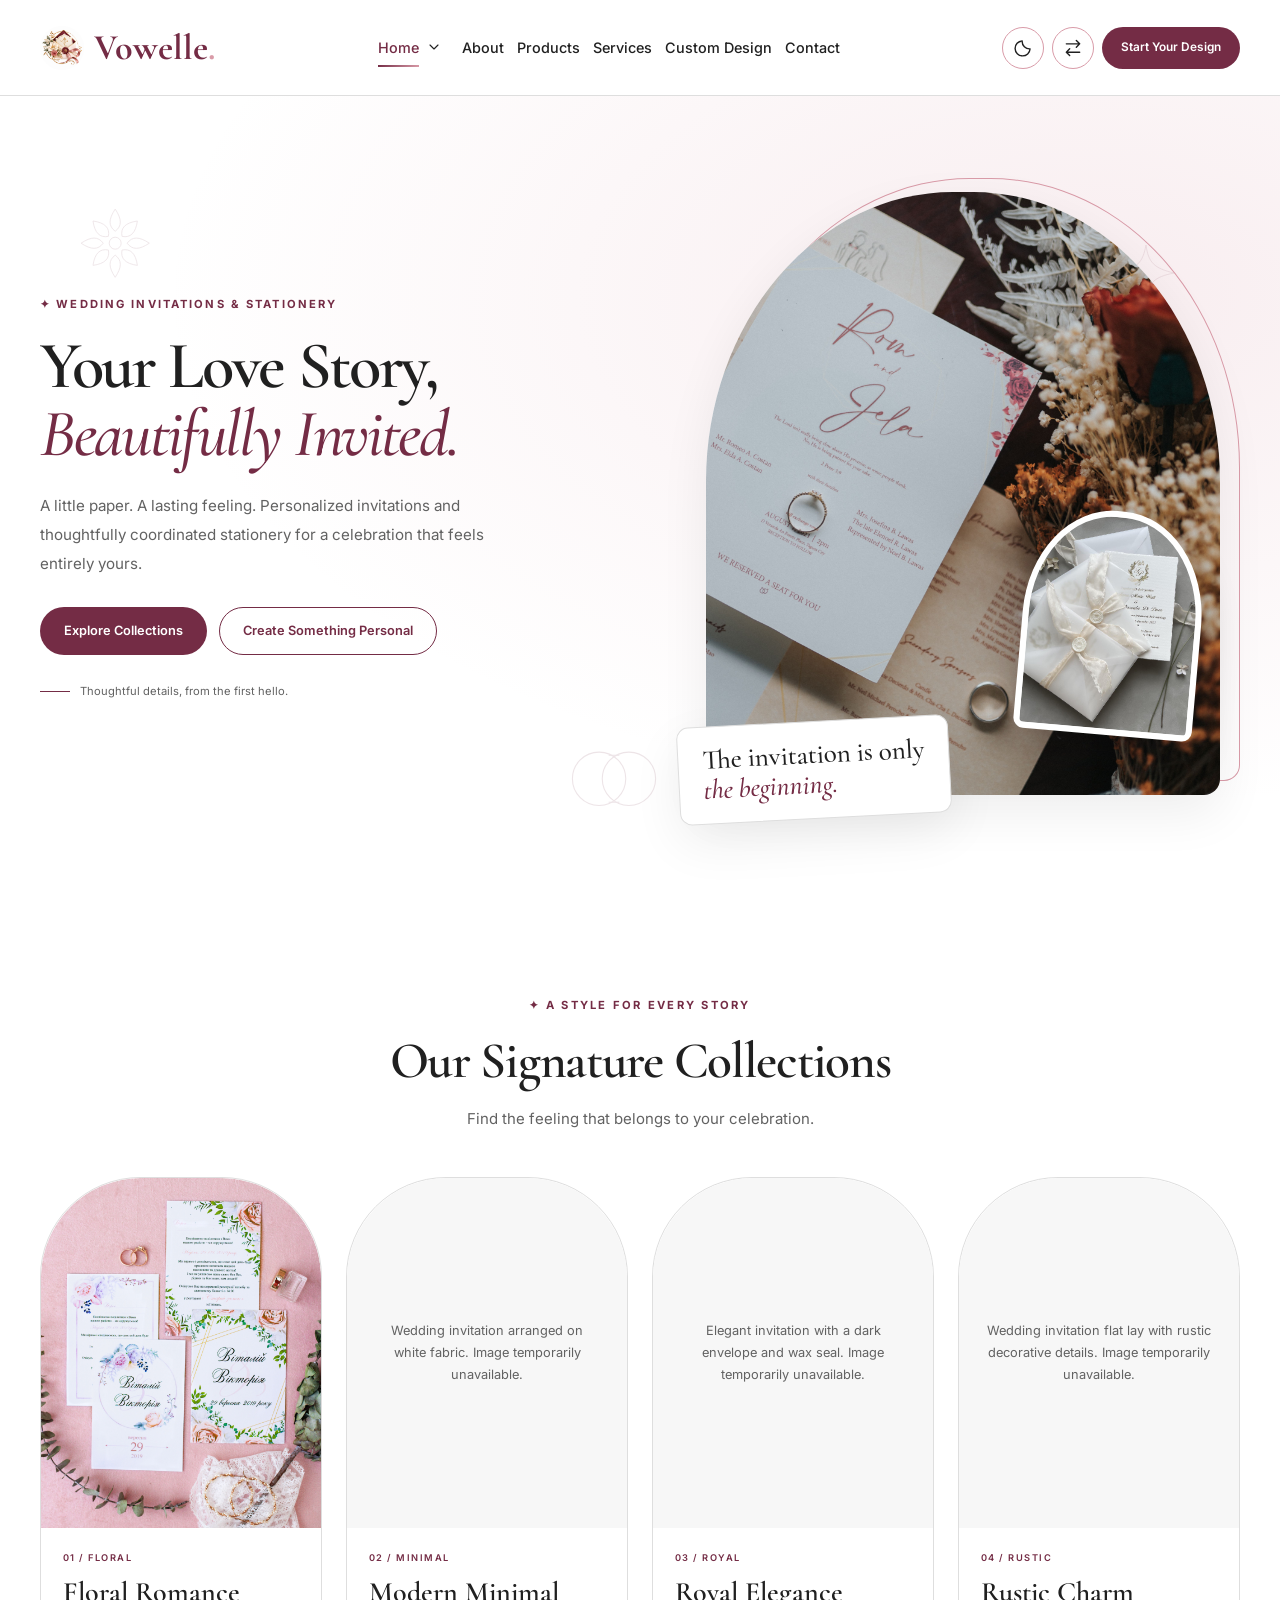
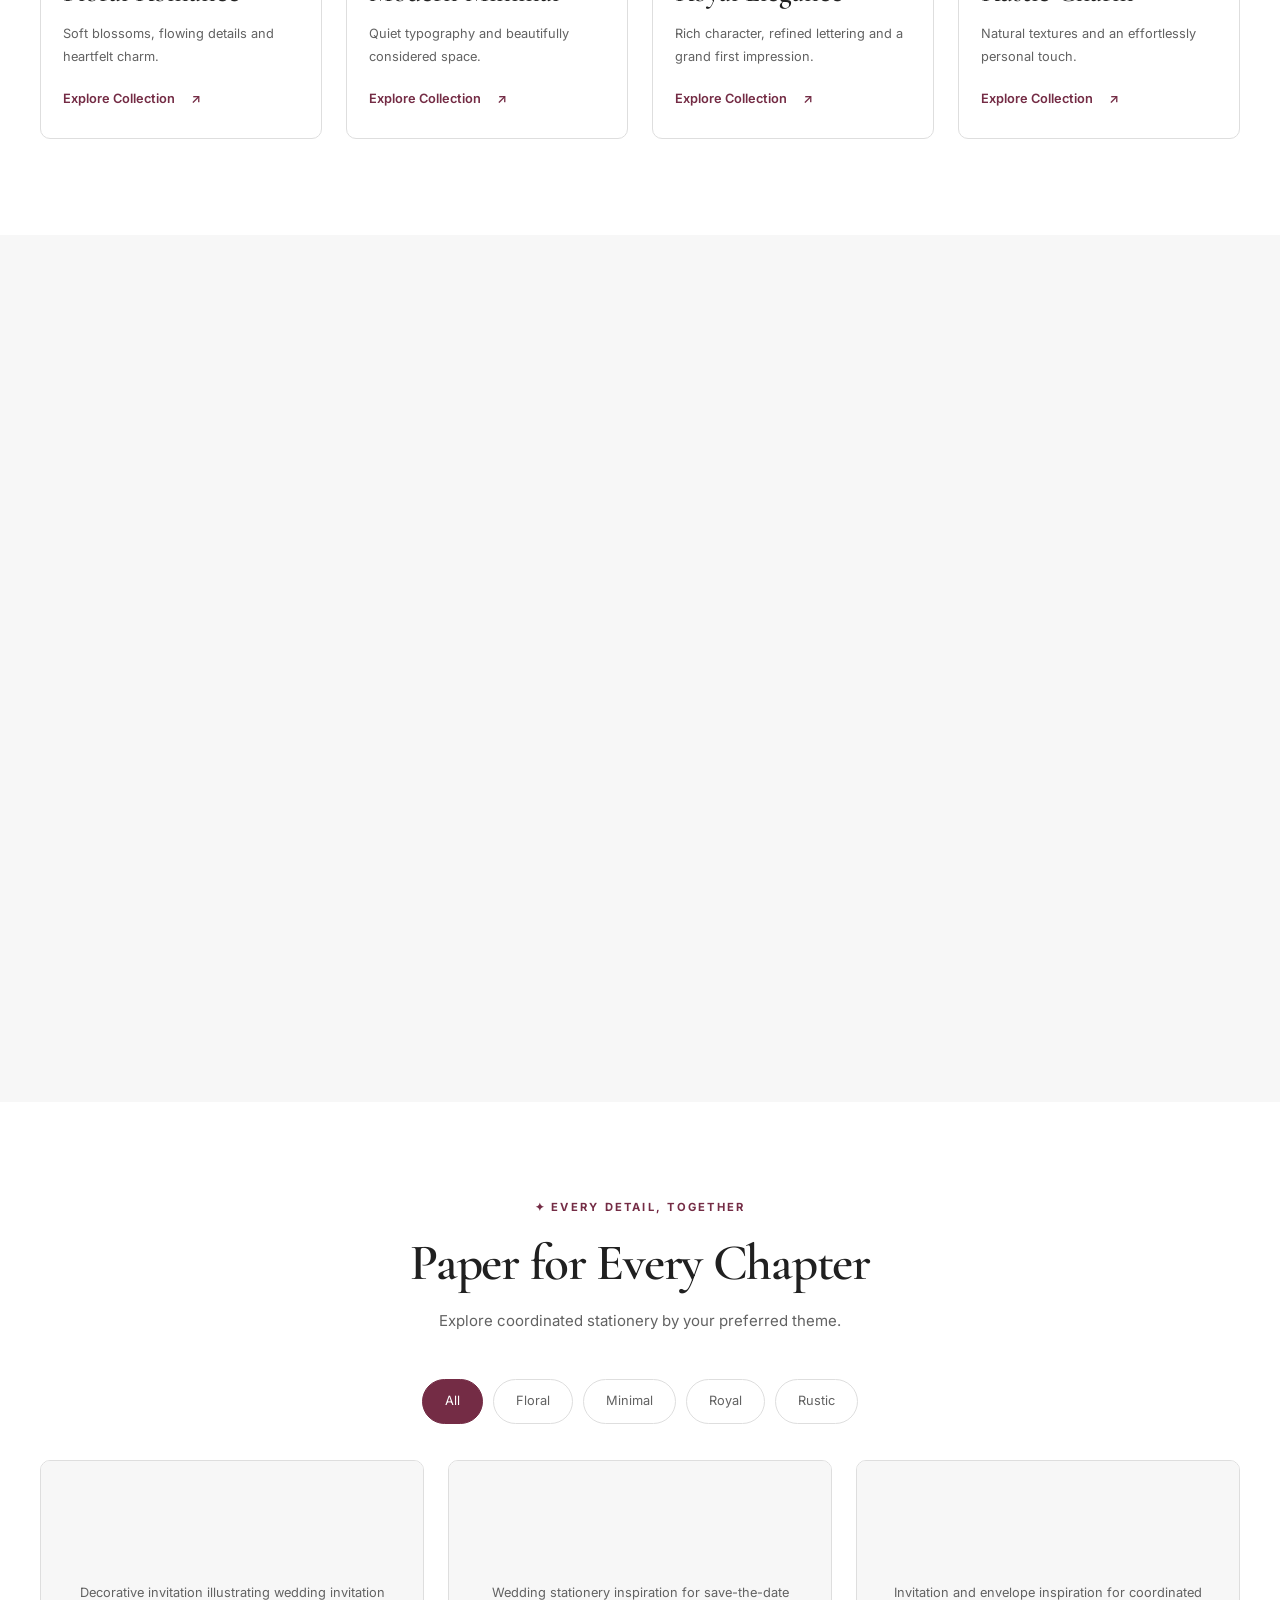
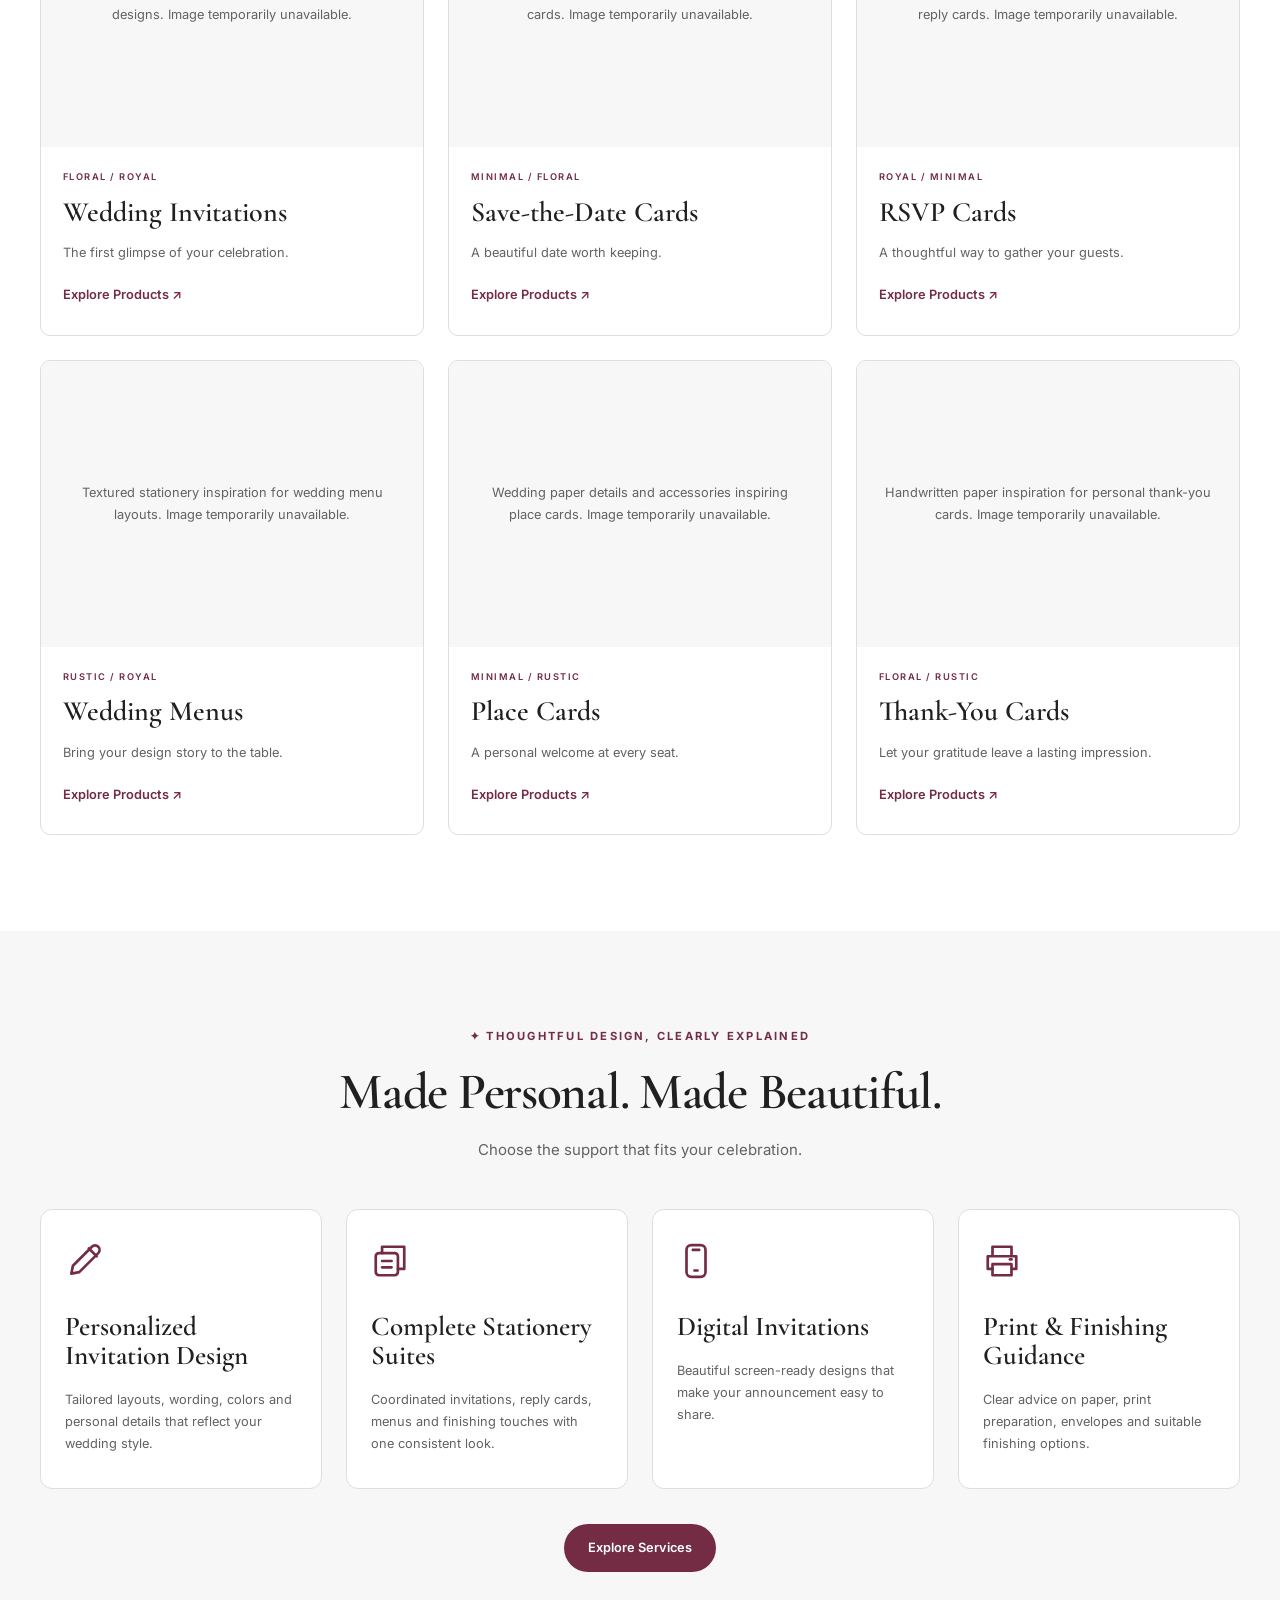
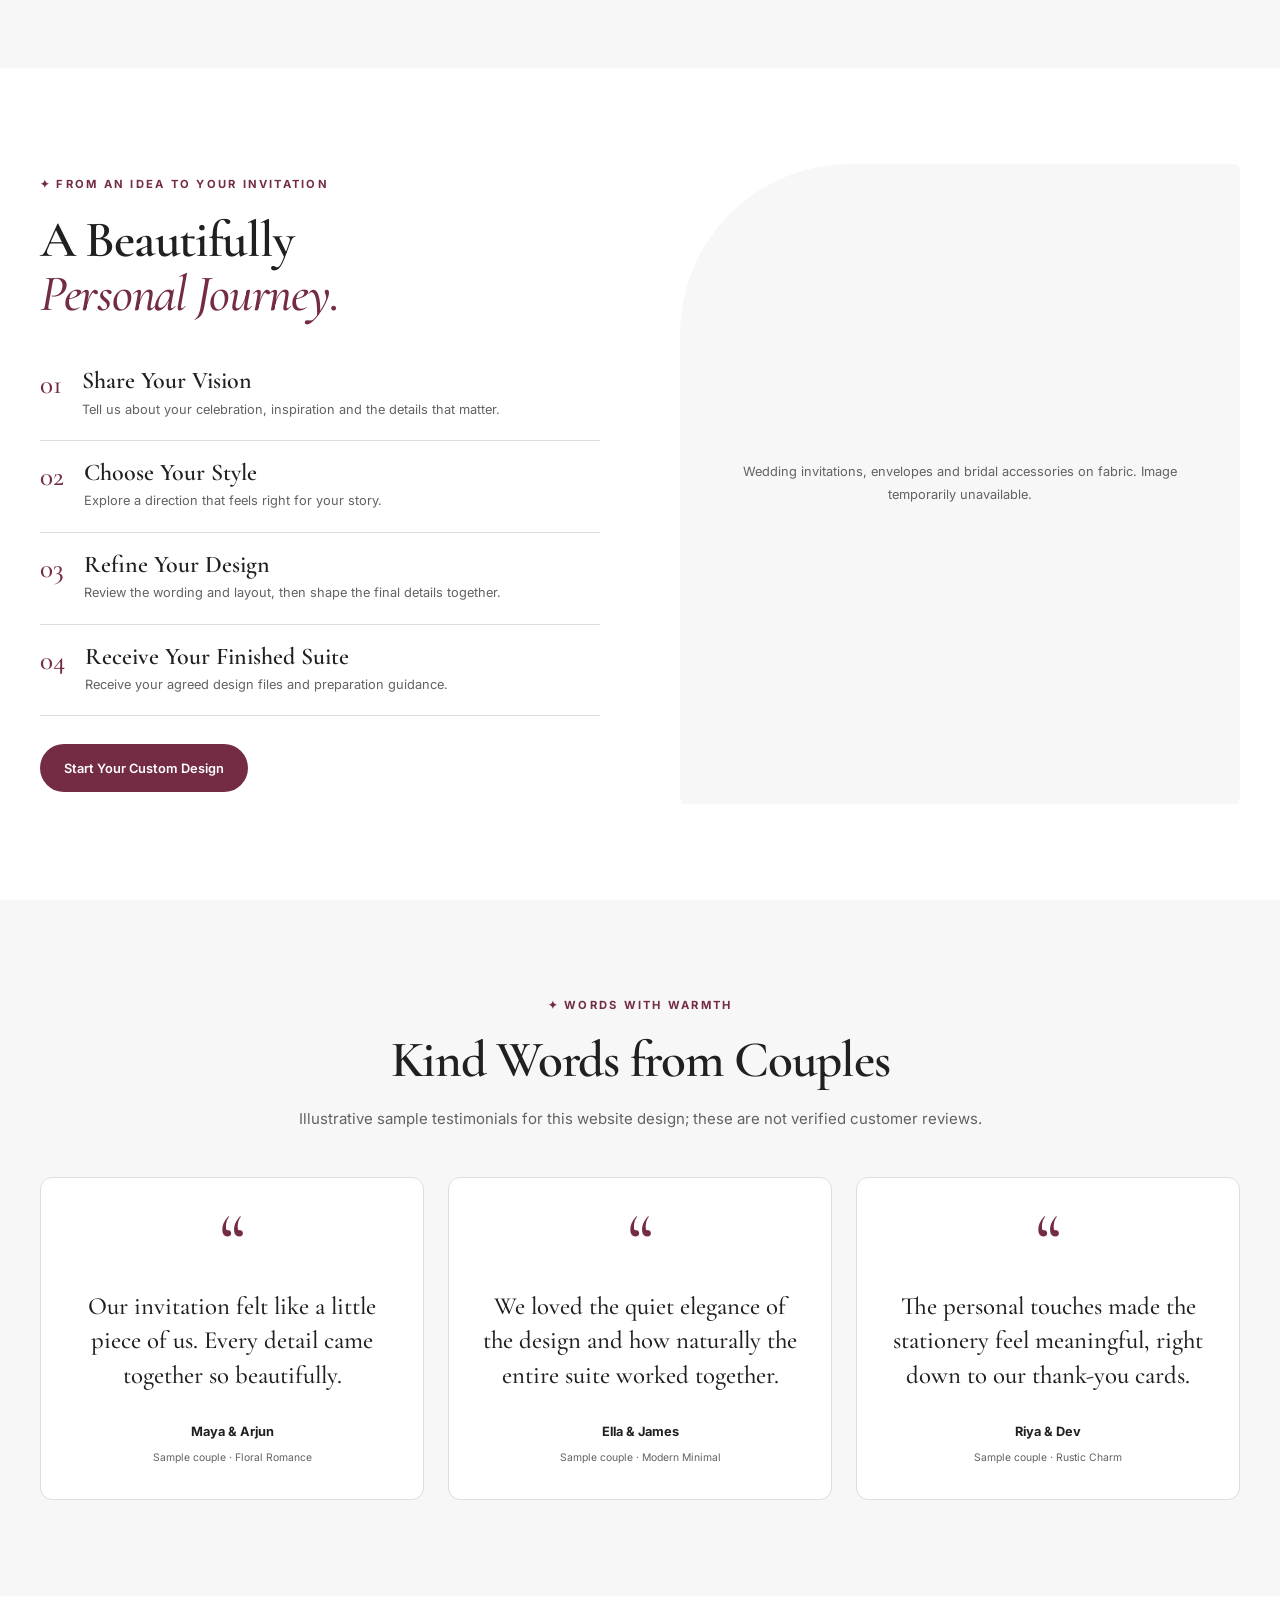
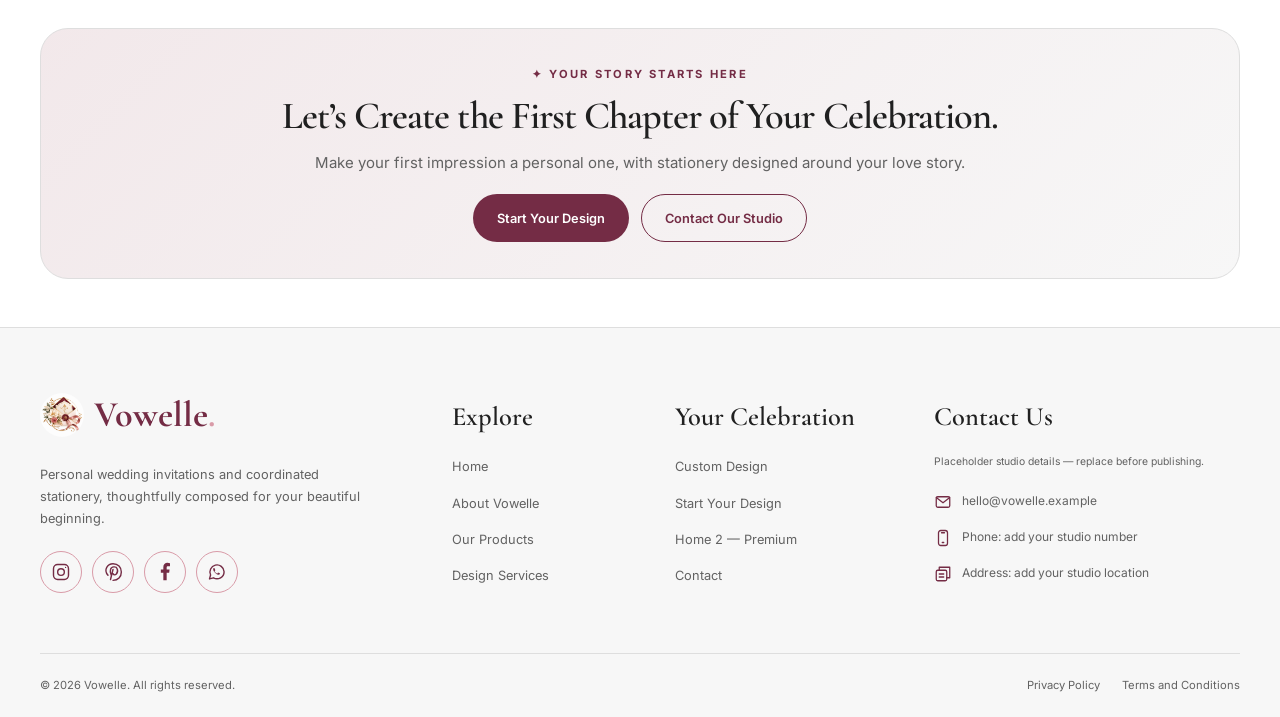
==== index.html @ f55ab5c3 "Vowelle wesite" ====
<!DOCTYPE html>
<html lang="en" dir="ltr" data-theme="light">
<head>
  <meta charset="UTF-8">
  <meta name="viewport" content="width=device-width, initial-scale=1">
  <meta name="description"
        content="Discover Vowelle wedding invitations and coordinated stationery, thoughtfully designed around your story.">
  <meta name="theme-color" content="#742C45">
  <title>Vowelle — Your Story, Beautifully Invited.</title>

  <link rel="icon" type="image/png" href="images/logo.png">

  <link rel="preconnect" href="https://fonts.googleapis.com">
  <link rel="preconnect" href="https://fonts.gstatic.com" crossorigin>
  <link href="https://fonts.googleapis.com/css2?family=Cormorant+Garamond:wght@400;500;600;700&family=Inter:wght@400;500;600;700&display=swap"
        rel="stylesheet">

  <link rel="stylesheet" href="index.css">
  <script src="index.js" defer></script>
</head>

<body>
  <a class="skip-link" href="#main">Skip to content</a>

  <!-- Inline SVG icons -->
  <svg class="svg-library"
       xmlns="http://www.w3.org/2000/svg"
       aria-hidden="true">

    <symbol id="logo" viewBox="0 0 64 64">
      <rect x="7" y="24" width="50" height="32" rx="5"
            fill="none" stroke="currentColor" stroke-width="2.3"/>
      <path d="m8 27 24 17 24-17M8 53l17-15m31 15L39 38"
            fill="none" stroke="currentColor" stroke-width="2.3"/>
      <path d="M32 25V8m0 11C18 19 19 5 32 12m0 4C46 16 45 3 32 9"
            fill="none" stroke="var(--secondary)" stroke-width="2.3"
            stroke-linecap="round" stroke-linejoin="round"/>
    </symbol>

    <symbol id="arrow" viewBox="0 0 24 24">
      <path d="M4 12h16m-6-6 6 6-6 6"/>
    </symbol>

    <symbol id="chevron" viewBox="0 0 24 24">
      <path d="m6 9 6 6 6-6"/>
    </symbol>

    <symbol id="sun" viewBox="0 0 24 24">
      <circle cx="12" cy="12" r="4"/>
      <path d="M12 2v2m0 16v2M2 12h2m16 0h2M5 5l1.5 1.5m11 11L19 19M5 19l1.5-1.5m11-11L19 5"/>
    </symbol>

    <symbol id="moon" viewBox="0 0 24 24">
      <path d="M20.5 13A9 9 0 0 1 11 3.5 9 9 0 1 0 20.5 13Z"/>
    </symbol>

    <symbol id="direction" viewBox="0 0 24 24">
      <path d="M4 7h16m-4-4 4 4-4 4M20 17H4m4-4-4 4 4 4"/>
    </symbol>

    <symbol id="menu" viewBox="0 0 24 24">
      <path d="M4 6h16M4 12h16M4 18h16"/>
    </symbol>

    <symbol id="pen" viewBox="0 0 24 24">
      <path d="m15 4 5 5M4 20l5-1L21 7a2 2 0 0 0-4-4L5 15l-1 5Z"/>
    </symbol>

    <symbol id="suite" viewBox="0 0 24 24">
      <rect x="3" y="7" width="14" height="14" rx="2"/>
      <path d="M7 7V3h14v14h-4M7 12h6M7 16h6"/>
    </symbol>

    <symbol id="phone" viewBox="0 0 24 24">
      <rect x="6" y="2" width="12" height="20" rx="3"/>
      <path d="M10 5h4M11 18h2"/>
    </symbol>

    <symbol id="print" viewBox="0 0 24 24">
      <path d="M6 9V3h12v6M6 17H3V9h18v8h-3"/>
      <rect x="6" y="14" width="12" height="7"/>
      <path d="M17 11h1"/>
    </symbol>

    <symbol id="mail" viewBox="0 0 24 24">
      <rect x="3" y="5" width="18" height="14" rx="2"/>
      <path d="m3 6 9 7 9-7"/>
    </symbol>

    <symbol id="instagram" viewBox="0 0 24 24">
      <rect x="3" y="3" width="18" height="18" rx="5"/>
      <circle cx="12" cy="12" r="4"/>
      <circle cx="17.5" cy="6.5" r=".8"
              fill="currentColor" stroke="none"/>
    </symbol>

    <symbol id="pinterest" viewBox="0 0 24 24">
      <path d="M9 21l3-12m-2 7c-1-2-2-4-1-7 1-4 7-4 8-1 2 5-3 10-5 6M6 16C0 9 6 2 12 2c6 0 10 4 10 10s-4 10-10 10"/>
    </symbol>

    <symbol id="facebook" viewBox="0 0 24 24">
      <path d="M14 22v-9h3l.5-4H14V6.5c0-1 .5-1.5 1.5-1.5H18V1.5L15 1c-3 0-5 2-5 5v3H7v4h3v9"
            fill="currentColor" stroke="none"/>
    </symbol>

    <symbol id="whatsapp" viewBox="0 0 24 24">
      <path d="M20.5 11.6a8.5 8.5 0 0 1-12.7 7.4L3 20.3l1.3-4.7A8.5 8.5 0 1 1 20.5 11.6Z"
            fill="none"
            stroke="currentColor"
            stroke-width="1.7"
            stroke-linecap="round"
            stroke-linejoin="round"/>
      <path d="M8.3 7.3c-.3 0-.9.5-.9 1.4 0 2.5 3.4 6 6 6.6.9.2 1.8-.3 2.1-1 .1-.3.1-.5-.2-.7l-1.6-.8c-.3-.1-.4-.1-.6.2l-.6.7c-.2.2-.4.2-.7.1-1-.4-2.2-1.5-2.6-2.3-.1-.3-.1-.4.1-.6l.5-.6c.2-.2.2-.4.1-.6l-.7-1.9c-.2-.4-.5-.5-.9-.5Z"
            fill="currentColor"
            stroke="none"/>
    </symbol>
  </svg>

  <!-- Header -->
  <header class="site-header" id="siteHeader">
    <div class="header-inner container">

      <a class="brand" href="index.html" aria-label="Vowelle home">
        <img class="brand-logo" src="images/logo.png" alt="" aria-hidden="true">
        <span class="brand-copy">
          <strong>Vowelle<span>.</span></strong>
          <small>Your Story, Beautifully Invited.</small>
        </span>
      </a>

      <nav class="navigation"
           id="navigation"
           aria-label="Main navigation">

        <div class="home-group">
          <a class="nav-link active"
             href="index.html"
             aria-current="page">Home</a>

          <button class="dropdown-toggle"
                  id="homeToggle"
                  type="button"
                  aria-label="Open Home pages"
                  aria-expanded="false"
                  aria-controls="homeDropdown">
            <svg class="icon" aria-hidden="true">
              <use href="#chevron"/>
            </svg>
          </button>

          <div class="home-dropdown" id="homeDropdown" hidden>
            <a href="index.html" aria-current="page">
              Home 1 — Classic
            </a>
            <a href="home2.html">
              Home 2 — Premium
              <span class="badge">PREMIUM</span>
            </a>
          </div>
        </div>

        <a class="nav-link" href="about.html">About</a>
        <a class="nav-link" href="products.html">Products</a>
        <a class="nav-link" href="service.html">Services</a>
        <a class="nav-link" href="custom-design.html">Custom Design</a>
        <a class="nav-link" href="contact.html">Contact</a>

        <a class="button primary mobile-nav-cta"
           href="start-design.html">Start Your Design</a>
      </nav>

      <div class="header-actions">
        <button class="icon-button"
                id="themeToggle"
                type="button"
                aria-label="Switch to dark mode"
                aria-pressed="false">
          <svg class="icon" aria-hidden="true">
            <use id="themeIcon" href="#moon"/>
          </svg>
        </button>

        <button class="icon-button"
                id="directionToggle"
                type="button"
                aria-label="Switch to right-to-left layout"
                aria-pressed="false"
                title="LTR">
          <svg class="icon" aria-hidden="true">
            <use href="#direction"/>
          </svg>
        </button>

        <a class="button primary header-cta"
           href="start-design.html">Start Your Design</a>

        <button class="icon-button mobile-toggle"
                id="menuToggle"
                type="button"
                aria-label="Open navigation"
                aria-expanded="false"
                aria-controls="navigation">
          <svg class="icon" aria-hidden="true">
            <use href="#menu"/>
          </svg>
        </button>
      </div>
    </div>
  </header>

  <main id="main">

    <!-- 1. Premium Hero -->
    <section class="hero" aria-labelledby="heroTitle">
      <svg class="hero-symbol hero-symbol--bloom"
           viewBox="0 0 120 120"
           aria-hidden="true"
           focusable="false">
        <path d="M60 20c8 12 8 20 0 26-8-6-8-14 0-26Zm0 80c-8-12-8-20 0-26 8 6 8 14 0 26ZM20 60c12-8 20-8 26 0-6 8-14 8-26 0Zm80 0c-12 8-20 8-26 0 6-8 14-8 26 0Z"/>
        <path d="M34 34c14 2 20 8 18 18-10 2-16-4-18-18Zm52 52c-14-2-20-8-18-18 10-2 16 4 18 18Zm0-52c-2 14-8 20-18 18-2-10 4-16 18-18Zm-52 52c2-14 8-20 18-18 2 10-4 16-18 18Z"/>
        <circle cx="60" cy="60" r="7"/>
      </svg>
      <svg class="hero-symbol hero-symbol--rings"
           viewBox="0 0 120 80"
           aria-hidden="true"
           focusable="false">
        <circle cx="46" cy="42" r="25"/>
        <circle cx="74" cy="42" r="25"/>
        <path d="m55 20 10 0m-10 44 10 0"/>
      </svg>
      <svg class="hero-symbol hero-symbol--sparkle"
           viewBox="0 0 80 80"
           aria-hidden="true"
           focusable="false">
        <path d="M40 5c3 22 10 29 35 35-25 5-32 12-35 35C36 52 29 45 5 40 29 34 36 27 40 5Z"/>
      </svg>

      <div class="container hero-grid">

        <div class="hero-copy reveal">
          <p class="eyebrow">✦ Wedding invitations & stationery</p>

          <h1 id="heroTitle">
            Your Love Story,<br>
            <em>Beautifully Invited.</em>
          </h1>

          <p class="lead">
            A little paper. A lasting feeling. Personalized invitations
            and thoughtfully coordinated stationery for a celebration
            that feels entirely yours.
          </p>

          <div class="button-row">
            <a class="button primary" href="products.html">
              Explore Collections
            </a>
            <a class="button secondary" href="custom-design.html">
              Create Something Personal
            </a>
          </div>

          <div class="hero-note">
            <span></span>
            Thoughtful details, from the first hello.
          </div>
        </div>

        <div class="hero-art reveal">
          <div class="hero-image image-wrap">
            <img
              src="./images/luxy wed1.jpg"
              alt="Wedding calligraphy, envelopes and floral details arranged together"
              width="1000"
              height="1200"
              fetchpriority="high">
          </div>

          <div class="hero-detail-image image-wrap">
            <img
              src="./images/wedd 2.jpg"
              alt="A refined wedding invitation on soft white fabric"
              width="400"
              height="500"
              fetchpriority="high">
          </div>

          <div class="image-caption">
            The invitation is only<br>
            <em>the beginning.</em>
          </div>

        </div>
      </div>
    </section>

    <!-- 2. Collections -->
    <section class="section"
             id="collections"
             aria-labelledby="collectionsTitle">
      <div class="container">
        <div class="section-heading centered reveal">
          <p class="eyebrow">✦ A style for every story</p>
          <h2 id="collectionsTitle">Our Signature Collections</h2>
          <p>Find the feeling that belongs to your celebration.</p>
        </div>

        <div class="grid collection-grid">

          <article class="collection-card reveal">
            <a class="image-wrap" href="products.html?theme=floral">
              <img
                src="./images/floral.jpg"
                alt="Decorative wedding invitation with delicate lettering"
                width="600"
                height="750"
                loading="lazy">
            </a>
            <div class="card-copy">
              <span class="card-number">01 / FLORAL</span>
              <h3>Floral Romance</h3>
              <p>Soft blossoms, flowing details and heartfelt charm.</p>
              <a class="text-link" href="products.html?theme=floral">
                Explore Collection <span aria-hidden="true">↗</span>
              </a>
            </div>
          </article>

          <article class="collection-card reveal">
            <a class="image-wrap" href="products.html?theme=minimal">
              <img
                src="https://images.pexels.com/photos/29821867/pexels-photo-29821867.jpeg?auto=compress&cs=tinysrgb&w=700"
                alt="Wedding invitation arranged on white fabric"
                width="600"
                height="750"
                loading="lazy">
            </a>
            <div class="card-copy">
              <span class="card-number">02 / MINIMAL</span>
              <h3>Modern Minimal</h3>
              <p>Quiet typography and beautifully considered space.</p>
              <a class="text-link" href="products.html?theme=minimal">
                Explore Collection <span aria-hidden="true">↗</span>
              </a>
            </div>
          </article>

          <article class="collection-card reveal">
            <a class="image-wrap" href="products.html?theme=royal">
              <img
                src="https://images.pexels.com/photos/13106764/pexels-photo-13106764.jpeg?auto=compress&cs=tinysrgb&w=700"
                alt="Elegant invitation with a dark envelope and wax seal"
                width="600"
                height="750"
                loading="lazy">
            </a>
            <div class="card-copy">
              <span class="card-number">03 / ROYAL</span>
              <h3>Royal Elegance</h3>
              <p>
                Rich character, refined lettering and a grand first impression.
              </p>
              <a class="text-link" href="products.html?theme=royal">
                Explore Collection <span aria-hidden="true">↗</span>
              </a>
            </div>
          </article>

          <article class="collection-card reveal">
            <a class="image-wrap" href="products.html?theme=rustic">
              <img
                src="https://images.pexels.com/photos/29395419/pexels-photo-29395419.jpeg?auto=compress&cs=tinysrgb&w=700"
                alt="Wedding invitation flat lay with rustic decorative details"
                width="600"
                height="750"
                loading="lazy">
            </a>
            <div class="card-copy">
              <span class="card-number">04 / RUSTIC</span>
              <h3>Rustic Charm</h3>
              <p>Natural textures and an effortlessly personal touch.</p>
              <a class="text-link" href="products.html?theme=rustic">
                Explore Collection <span aria-hidden="true">↗</span>
              </a>
            </div>
          </article>

        </div>
      </div>
    </section>

    <!-- 3. About -->
    <section class="section soft-section" aria-labelledby="aboutTitle">
      <div class="container split-grid">

        <div class="about-image image-wrap reveal">
          <img
            src="https://images.pexels.com/photos/10633532/pexels-photo-10633532.jpeg?auto=compress&cs=tinysrgb&w=1100"
            alt="Handwritten stationery and wax seal on a soft textile"
            width="900"
            height="1000"
            loading="lazy">
        </div>

        <div class="reveal">
          <p class="eyebrow">✦ The heart behind the paper</p>

          <h2 id="aboutTitle">
            For moments that<br>
            <em>deserve meaning.</em>
          </h2>

          <p>
            At Vowelle, we believe your invitations should tell your
            story before the celebration begins. We bring together
            thoughtful typography, personal details and a coordinated
            visual language.
          </p>

          <p>
            From your first announcement to your final thank-you,
            every piece is designed to feel like part of the same
            beautiful chapter.
          </p>

          <ul class="values">
            <li>
              <span>01</span>
              <div>
                <h3>Personal to You</h3>
                <p>Your story guides every design decision.</p>
              </div>
            </li>
            <li>
              <span>02</span>
              <div>
                <h3>Thoughtfully Crafted</h3>
                <p>Careful type, balanced layouts and meaningful details.</p>
              </div>
            </li>
            <li>
              <span>03</span>
              <div>
                <h3>Beautifully Coordinated</h3>
                <p>A consistent look throughout your celebration.</p>
              </div>
            </li>
          </ul>

          <a class="button primary" href="about.html">
            Discover Our Story
          </a>
        </div>
      </div>
    </section>

    <!-- 4. Products -->
    <section class="section" aria-labelledby="productsTitle">
      <div class="container">
        <div class="section-heading centered reveal">
          <p class="eyebrow">✦ Every detail, together</p>
          <h2 id="productsTitle">Paper for Every Chapter</h2>
          <p>Explore coordinated stationery by your preferred theme.</p>
        </div>

        <div class="filters"
             role="group"
             aria-label="Filter products by theme">

          <button type="button"
                  class="filter active"
                  data-filter="all"
                  aria-pressed="true">All</button>

          <button type="button"
                  class="filter"
                  data-filter="floral"
                  aria-pressed="false">Floral</button>

          <button type="button"
                  class="filter"
                  data-filter="minimal"
                  aria-pressed="false">Minimal</button>

          <button type="button"
                  class="filter"
                  data-filter="royal"
                  aria-pressed="false">Royal</button>

          <button type="button"
                  class="filter"
                  data-filter="rustic"
                  aria-pressed="false">Rustic</button>
        </div>

        <p class="sr-only"
           id="filterStatus"
           role="status"
           aria-live="polite"></p>

        <div class="grid product-grid" id="productGrid">

          <article class="product-card reveal" data-themes="floral royal">
            <a class="image-wrap" href="products.html?category=invitations">
              <img
                src="https://images.pexels.com/photos/11503488/pexels-photo-11503488.jpeg?auto=compress&cs=tinysrgb&w=800"
                alt="Decorative invitation illustrating wedding invitation designs"
                width="700"
                height="550"
                loading="lazy">
            </a>
            <div class="card-copy">
              <span class="card-number">FLORAL / ROYAL</span>
              <h3>Wedding Invitations</h3>
              <p>The first glimpse of your celebration.</p>
              <a class="text-link" href="products.html?category=invitations">
                Explore Products ↗
              </a>
            </div>
          </article>

          <article class="product-card reveal" data-themes="minimal floral">
            <a class="image-wrap" href="products.html?category=save-the-date">
              <img
                src="https://images.pexels.com/photos/29821867/pexels-photo-29821867.jpeg?auto=compress&cs=tinysrgb&w=800"
                alt="Wedding stationery inspiration for save-the-date cards"
                width="700"
                height="550"
                loading="lazy">
            </a>
            <div class="card-copy">
              <span class="card-number">MINIMAL / FLORAL</span>
              <h3>Save-the-Date Cards</h3>
              <p>A beautiful date worth keeping.</p>
              <a class="text-link" href="products.html?category=save-the-date">
                Explore Products ↗
              </a>
            </div>
          </article>

          <article class="product-card reveal" data-themes="royal minimal">
            <a class="image-wrap" href="products.html?category=rsvp">
              <img
                src="https://images.pexels.com/photos/13106764/pexels-photo-13106764.jpeg?auto=compress&cs=tinysrgb&w=800"
                alt="Invitation and envelope inspiration for coordinated reply cards"
                width="700"
                height="550"
                loading="lazy">
            </a>
            <div class="card-copy">
              <span class="card-number">ROYAL / MINIMAL</span>
              <h3>RSVP Cards</h3>
              <p>A thoughtful way to gather your guests.</p>
              <a class="text-link" href="products.html?category=rsvp">
                Explore Products ↗
              </a>
            </div>
          </article>

          <article class="product-card reveal" data-themes="rustic royal">
            <a class="image-wrap" href="products.html?category=menus">
              <img
                src="https://images.pexels.com/photos/29395419/pexels-photo-29395419.jpeg?auto=compress&cs=tinysrgb&w=800"
                alt="Textured stationery inspiration for wedding menu layouts"
                width="700"
                height="550"
                loading="lazy">
            </a>
            <div class="card-copy">
              <span class="card-number">RUSTIC / ROYAL</span>
              <h3>Wedding Menus</h3>
              <p>Bring your design story to the table.</p>
              <a class="text-link" href="products.html?category=menus">
                Explore Products ↗
              </a>
            </div>
          </article>

          <article class="product-card reveal" data-themes="minimal rustic">
            <a class="image-wrap" href="products.html?category=place-cards">
              <img
                src="https://images.pexels.com/photos/29821870/pexels-photo-29821870.jpeg?auto=compress&cs=tinysrgb&w=800"
                alt="Wedding paper details and accessories inspiring place cards"
                width="700"
                height="550"
                loading="lazy">
            </a>
            <div class="card-copy">
              <span class="card-number">MINIMAL / RUSTIC</span>
              <h3>Place Cards</h3>
              <p>A personal welcome at every seat.</p>
              <a class="text-link" href="products.html?category=place-cards">
                Explore Products ↗
              </a>
            </div>
          </article>

          <article class="product-card reveal" data-themes="floral rustic">
            <a class="image-wrap" href="products.html?category=thank-you">
              <img
                src="https://images.pexels.com/photos/10633532/pexels-photo-10633532.jpeg?auto=compress&cs=tinysrgb&w=800"
                alt="Handwritten paper inspiration for personal thank-you cards"
                width="700"
                height="550"
                loading="lazy">
            </a>
            <div class="card-copy">
              <span class="card-number">FLORAL / RUSTIC</span>
              <h3>Thank-You Cards</h3>
              <p>Let your gratitude leave a lasting impression.</p>
              <a class="text-link" href="products.html?category=thank-you">
                Explore Products ↗
              </a>
            </div>
          </article>

        </div>

        <p class="empty-state" id="emptyState" hidden>
          No stationery matches this theme. Please choose another.
        </p>
      </div>
    </section>

    <!-- 5. Services -->
    <section class="section soft-section" aria-labelledby="servicesTitle">
      <div class="container">
        <div class="section-heading centered reveal">
          <p class="eyebrow">✦ Thoughtful design, clearly explained</p>
          <h2 id="servicesTitle">Made Personal. Made Beautiful.</h2>
          <p>Choose the support that fits your celebration.</p>
        </div>

        <div class="grid services-grid">

          <article class="service-card reveal">
            <svg class="service-icon" aria-hidden="true">
              <use href="#pen"/>
            </svg>
            <h3>Personalized Invitation Design</h3>
            <p>
              Tailored layouts, wording, colors and personal details
              that reflect your wedding style.
            </p>
          </article>

          <article class="service-card reveal">
            <svg class="service-icon" aria-hidden="true">
              <use href="#suite"/>
            </svg>
            <h3>Complete Stationery Suites</h3>
            <p>
              Coordinated invitations, reply cards, menus and
              finishing touches with one consistent look.
            </p>
          </article>

          <article class="service-card reveal">
            <svg class="service-icon" aria-hidden="true">
              <use href="#phone"/>
            </svg>
            <h3>Digital Invitations</h3>
            <p>
              Beautiful screen-ready designs that make your
              announcement easy to share.
            </p>
          </article>

          <article class="service-card reveal">
            <svg class="service-icon" aria-hidden="true">
              <use href="#print"/>
            </svg>
            <h3>Print & Finishing Guidance</h3>
            <p>
              Clear advice on paper, print preparation, envelopes
              and suitable finishing options.
            </p>
          </article>

        </div>

        <div class="centered section-action">
          <a class="button primary" href="service.html">
            Explore Services
          </a>
        </div>
      </div>
    </section>

    <!-- 6. Journey -->
    <section class="section" aria-labelledby="journeyTitle">
      <div class="container split-grid journey-grid">

        <div class="reveal">
          <p class="eyebrow">✦ From an idea to your invitation</p>

          <h2 id="journeyTitle">
            A Beautifully<br>
            <em>Personal Journey.</em>
          </h2>

          <ol class="journey">
            <li>
              <span>01</span>
              <div>
                <h3>Share Your Vision</h3>
                <p>
                  Tell us about your celebration, inspiration
                  and the details that matter.
                </p>
              </div>
            </li>

            <li>
              <span>02</span>
              <div>
                <h3>Choose Your Style</h3>
                <p>Explore a direction that feels right for your story.</p>
              </div>
            </li>

            <li>
              <span>03</span>
              <div>
                <h3>Refine Your Design</h3>
                <p>
                  Review the wording and layout, then shape
                  the final details together.
                </p>
              </div>
            </li>

            <li>
              <span>04</span>
              <div>
                <h3>Receive Your Finished Suite</h3>
                <p>
                  Receive your agreed design files and
                  preparation guidance.
                </p>
              </div>
            </li>
          </ol>

          <a class="button primary" href="start-design.html">
            Start Your Custom Design
          </a>
        </div>

        <div class="journey-image image-wrap reveal">
          <img
            src="https://images.pexels.com/photos/29821870/pexels-photo-29821870.jpeg?auto=compress&cs=tinysrgb&w=1100"
            alt="Wedding invitations, envelopes and bridal accessories on fabric"
            width="900"
            height="1100"
            loading="lazy">
        </div>
      </div>
    </section>

    <!-- 7. Testimonials -->
    <section class="section soft-section" aria-labelledby="reviewsTitle">
      <div class="container">
        <div class="section-heading centered reveal">
          <p class="eyebrow">✦ Words with warmth</p>
          <h2 id="reviewsTitle">Kind Words from Couples</h2>
          <p>
            Illustrative sample testimonials for this website design;
            these are not verified customer reviews.
          </p>
        </div>

        <div class="grid testimonial-grid">

          <figure class="testimonial reveal">
            <span class="quote-mark" aria-hidden="true">“</span>
            <blockquote>
              Our invitation felt like a little piece of us.
              Every detail came together so beautifully.
            </blockquote>
            <figcaption>
              <strong>Maya & Arjun</strong>
              <span>Sample couple · Floral Romance</span>
            </figcaption>
          </figure>

          <figure class="testimonial reveal">
            <span class="quote-mark" aria-hidden="true">“</span>
            <blockquote>
              We loved the quiet elegance of the design and how
              naturally the entire suite worked together.
            </blockquote>
            <figcaption>
              <strong>Ella & James</strong>
              <span>Sample couple · Modern Minimal</span>
            </figcaption>
          </figure>

          <figure class="testimonial reveal">
            <span class="quote-mark" aria-hidden="true">“</span>
            <blockquote>
              The personal touches made the stationery feel
              meaningful, right down to our thank-you cards.
            </blockquote>
            <figcaption>
              <strong>Riya & Dev</strong>
              <span>Sample couple · Rustic Charm</span>
            </figcaption>
          </figure>

        </div>
      </div>
    </section>

   
    <!-- 9. Compact Final CTA -->
    <section class="final-section" aria-labelledby="finalTitle">
      <div class="container final-grid">
        <div class="final-copy reveal">
          <p class="eyebrow">✦ Your story starts here</p>

          <h2 id="finalTitle">
            Let’s Create the First Chapter of Your Celebration.
          </h2>

          <p>
            Make your first impression a personal one, with
            stationery designed around your love story.
          </p>

          <div class="button-row">
            <a class="button primary" href="start-design.html">
              Start Your Design
            </a>
            <a class="button secondary" href="contact.html">
              Contact Our Studio
            </a>
          </div>
        </div>
      </div>
    </section>

  </main>

  <!-- Footer -->
  <footer class="site-footer">
    <div class="container footer-grid">

      <div class="footer-brand">
        <a class="brand" href="index.html" aria-label="Vowelle home">
          <img class="brand-logo" src="images/logo.png" alt="" aria-hidden="true">
          <span class="brand-copy">
            <strong>Vowelle<span>.</span></strong>
            <small>Your Story, Beautifully Invited.</small>
          </span>
        </a>

        <p>
          Personal wedding invitations and coordinated stationery,
          thoughtfully composed for your beautiful beginning.
        </p>

        <!-- Add your actual social profile URLs inside data-url. -->
        <div class="social-links" aria-label="Social links">

          <a class="social-link"
             href="#socialNotice"
             data-url=""
             data-name="Instagram"
             aria-label="Instagram — destination pending">
            <svg class="icon" aria-hidden="true">
              <use href="#instagram"/>
            </svg>
          </a>

          <a class="social-link"
             href="#socialNotice"
             data-url=""
             data-name="Pinterest"
             aria-label="Pinterest — destination pending">
            <svg class="icon" aria-hidden="true">
              <use href="#pinterest"/>
            </svg>
          </a>

          <a class="social-link"
             href="#socialNotice"
             data-url=""
             data-name="Facebook"
             aria-label="Facebook — destination pending">
            <svg class="icon" aria-hidden="true">
              <use href="#facebook"/>
            </svg>
          </a>

          <a class="social-link"
             href="#socialNotice"
             data-url=""
             data-name="WhatsApp"
             aria-label="WhatsApp — destination pending">
            <svg class="icon" aria-hidden="true">
              <use href="#whatsapp"/>
            </svg>
          </a>

        </div>
      </div>

      <div>
        <h3>Explore</h3>
        <ul class="footer-links">
          <li><a href="index.html">Home</a></li>
          <li><a href="about.html">About Vowelle</a></li>
          <li><a href="products.html">Our Products</a></li>
          <li><a href="service.html">Design Services</a></li>
        </ul>
      </div>

      <div>
        <h3>Your Celebration</h3>
        <ul class="footer-links">
          <li><a href="custom-design.html">Custom Design</a></li>
          <li><a href="start-design.html">Start Your Design</a></li>
          <li><a href="home2.html">Home 2 — Premium</a></li>
          <li><a href="contact.html">Contact</a></li>
        </ul>
      </div>

      <div>
        <h3>Contact Us</h3>

        <p class="placeholder-note">
          Placeholder studio details — replace before publishing.
        </p>

        <ul class="contact-list">
          <li>
            <svg class="icon" aria-hidden="true">
              <use href="#mail"/>
            </svg>
            <a href="mailto:hello@vowelle.example">
              hello@vowelle.example
            </a>
          </li>

          <li>
            <svg class="icon" aria-hidden="true">
              <use href="#phone"/>
            </svg>
            <span>Phone: add your studio number</span>
          </li>

          <li>
            <svg class="icon" aria-hidden="true">
              <use href="#suite"/>
            </svg>
            <span>Address: add your studio location</span>
          </li>
        </ul>
      </div>

    </div>

    <div class="container footer-bottom">
      <p>© <span id="year">2026</span> Vowelle. All rights reserved.</p>
      <div>
        <a href="privacy-policy.html">Privacy Policy</a>
        <a href="terms.html">Terms and Conditions</a>
      </div>
    </div>
  </footer>

</body>
</html>
---- index.css ----
:root {
  --primary: #742c45;
  --secondary: #d99ba8;

  --bg: #ffffff;
  --bg-alt: #f7f7f7;
  --card: #ffffff;

  --text: #202020;
  --muted: #626262;
  --border: #dedede;

  --header-bg: #ffffff;
  --footer-bg: #f7f7f7;
  --accent-text: #742c45;

  --shadow: 0 18px 50px rgb(0 0 0 / 7%);
  --gradient: linear-gradient(135deg, var(--primary), var(--secondary));

  --header-height: 96px;
}

[data-theme="dark"] {
  --bg: #111111;
  --bg-alt: #191919;
  --card: #202020;

  --text: #f5f5f5;
  --muted: #bcbcbc;
  --border: #393939;

  --header-bg: #111111;
  --footer-bg: #191919;
  --accent-text: #d99ba8;

  --shadow: 0 18px 50px rgb(0 0 0 / 25%);
  color-scheme: dark;
}

* {
  box-sizing: border-box;
}

html {
  scroll-behavior: smooth;
  scroll-padding-top: calc(var(--header-height) + 16px);
}

body {
  margin: 0;
  background: var(--bg);
  color: var(--text);
  font-family: "Inter", sans-serif;
  font-size: 15px;
  line-height: 1.75;
}

button,
a {
  -webkit-tap-highlight-color: transparent;
}

button {
  font: inherit;
  cursor: pointer;
}

a {
  color: inherit;
  text-decoration: none;
}

img {
  display: block;
  width: 100%;
  height: 100%;
  object-fit: cover;
}

svg {
  flex-shrink: 0;
}

button,
a,
.image-wrap,
.service-card {
  transition:
    background-color .25s,
    color .25s,
    border-color .25s,
    box-shadow .25s,
    transform .25s;
}

:focus-visible {
  outline: 3px solid var(--accent-text);
  outline-offset: 5px;
}

[hidden] {
  display: none !important;
}

.svg-library {
  position: absolute;
  width: 0;
  height: 0;
  overflow: hidden;
}

.sr-only {
  position: absolute;
  width: 1px;
  height: 1px;
  padding: 0;
  margin: -1px;
  overflow: hidden;
  clip: rect(0, 0, 0, 0);
  white-space: nowrap;
  border: 0;
}

.skip-link {
  position: fixed;
  inset-block-start: 10px;
  inset-inline-start: 10px;
  transform: translateY(-160%);
  padding: 10px 20px;
  background: var(--primary);
  color: white;
  z-index: 200;
}

.skip-link:focus {
  transform: translateY(0);
}

.container {
  width: min(1200px, calc(100% - 64px));
  margin-inline: auto;
}

h1,
h2,
h3 {
  margin: 0;
  font-family: "Cormorant Garamond", Georgia, serif;
  line-height: 1.06;
  font-weight: 600;
}

h1 {
  font-size: clamp(3.2rem, 5.5vw, 5.8rem);
  letter-spacing: -.045em;
}

h2 {
  font-size: clamp(2.7rem, 4vw, 4.4rem);
  letter-spacing: -.025em;
}

h3 {
  font-size: 1.85rem;
}

em {
  color: var(--accent-text);
  font-weight: 500;
}

p {
  color: var(--muted);
  margin: 18px 0;
}

.icon,
.service-icon {
  width: 22px;
  height: 22px;
  fill: none;
  stroke: currentColor;
  stroke-width: 1.7;
  stroke-linecap: round;
  stroke-linejoin: round;
}

.eyebrow {
  margin: 0 0 18px;
  color: var(--accent-text);
  font-size: .7rem;
  font-weight: 700;
  letter-spacing: .2em;
  text-transform: uppercase;
}

.button {
  min-height: 48px;
  padding: 12px 23px;
  border: 1px solid transparent;
  border-radius: 999px;
  display: inline-flex;
  justify-content: center;
  align-items: center;
  gap: 10px;
  font-size: .8rem;
  font-weight: 600;
  line-height: 1.5;
  text-align: center;
}

.primary {
  background: var(--primary);
  color: #ffffff;
}

.primary:hover,
.primary:active {
  background: var(--secondary);
  color: #202020;
}

.secondary {
  border-color: var(--accent-text);
  color: var(--accent-text);
  background: transparent;
}

.secondary:hover,
.secondary:active {
  background: var(--secondary);
  color: #202020;
  border-color: var(--secondary);
}

.button-row {
  display: flex;
  flex-wrap: wrap;
  gap: 12px;
  margin-block-start: 28px;
}

.text-link {
  display: inline-flex;
  align-items: center;
  justify-content: space-between;
  gap: 16px;
  color: var(--accent-text);
  font-size: .8rem;
  font-weight: 600;
  padding-block: 6px;
}

.text-link:hover {
  text-decoration: underline;
  text-underline-offset: 5px;
}

/* Header */

.site-header {
  position: sticky;
  inset-block-start: 0;
  z-index: 100;
  background: var(--header-bg);
  border-block-end: 1px solid var(--border);
}

.header-inner {
  margin-inline: auto;
  min-height: 95px;
  display: flex;
  gap: 22px;
  align-items: center;
  justify-content: space-between;
}

.brand {
  display: inline-flex;
  align-items: center;
  gap: 10px;
  flex-shrink: 0;
}

.brand-logo {
  width: 58px;
  height: 58px;
  object-fit: cover;
  border-radius: 50%;
  background: #ffffff;
}

.brand-copy {
  display: flex;
  flex-direction: column;
  justify-content: center;
  align-items: flex-start;
  line-height: 1;
}

.brand-copy strong {
  font-family: "Cormorant Garamond", Georgia, serif;
  color: var(--accent-text);
  font-size: 2.5rem;
  font-weight: 700;
  line-height: 1;
  margin: 0;
}

.brand-copy strong span {
  color: var(--secondary);
}

.brand-copy small {
  color: var(--muted);
  font-size: .6rem;
  font-weight: 700;
  letter-spacing: .02em;
  margin-block-start: 4px;
  line-height: 1.2;
}

.navigation {
  display: flex;
  align-items: center;
  gap: 19px;
}

.nav-link {
  position: relative;
  font-size: .9rem;
  font-weight: 500;
  white-space: nowrap;
  padding-block: 12px;
}

.nav-link::after {
  content: "";
  position: absolute;
  inset-inline: 0;
  inset-block-end: 5px;
  height: 2px;
  background: var(--gradient);
  transform: scaleX(0);
  transition: transform .25s;
}

.nav-link:hover,
.nav-link.active {
  color: var(--accent-text);
}

.nav-link:hover::after,
.nav-link.active::after {
  transform: scaleX(1);
}

.home-group {
  position: relative;
  display: flex;
  align-items: center;
}

.dropdown-toggle {
  padding: 0;
  width: 30px;
  height: 44px;
  border: 0;
  color: var(--text);
  background: transparent;
  display: grid;
  place-items: center;
}

.dropdown-toggle .icon {
  width: 16px;
  height: 16px;
}

.dropdown-toggle[aria-expanded="true"] .icon {
  transform: rotate(180deg);
}

.home-dropdown {
  position: absolute;
  inset-block-start: calc(100% + 8px);
  inset-inline-start: 0;
  width: 260px;
  padding: 8px;
  border: 1px solid var(--border);
  border-radius: 14px;
  background: var(--card);
  box-shadow: var(--shadow);
}

.home-dropdown a {
  display: flex;
  align-items: center;
  gap: 8px;
  padding: 12px;
  font-size: .78rem;
  border-radius: 8px;
}

.home-dropdown a:hover,
.home-dropdown a:focus-visible {
  background: var(--bg-alt);
  color: var(--accent-text);
}

.home-dropdown a[aria-current="page"] {
  background: var(--bg-alt);
  color: var(--accent-text);
  font-weight: 600;
}

.badge {
  font-size: .5rem;
  padding: 3px 6px;
  border-radius: 4px;
  color: #202020;
  background: var(--secondary);
}

.header-actions {
  display: flex;
  align-items: center;
  gap: 8px;
}

.icon-button {
  width: 42px;
  height: 42px;
  padding: 0;
  display: grid;
  place-items: center;
  border: 1px solid var(--border);
  border-radius: 50%;
  background: transparent;
  color: var(--text);
  flex-shrink: 0;
}

#themeToggle,
#directionToggle {
  background: transparent;
  border-color: var(--secondary);
}

#themeToggle:hover,
#directionToggle:hover {
  background: var(--secondary);
  border-color: var(--secondary);
  color: #202020;
}

.icon-button:hover {
  background: var(--secondary);
  border-color: var(--secondary);
  color: #202020;
}

.icon-button .icon {
  width: 20px;
  height: 20px;
}

.header-cta {
  min-height: 42px;
  padding: 10px 18px;
  font-size: .74rem;
  white-space: nowrap;
}

.mobile-nav-cta,
.mobile-toggle {
  display: none;
}

/* Hero */

.hero {
  min-height: calc(100svh - var(--header-height));
  display: flex;
  align-items: center;
  position: relative;
  padding-block: 45px;
  overflow: hidden;
  background: var(--bg-alt);
}

.hero-grid {
  display: grid;
  grid-template-columns: 1.05fr 1fr;
  gap: 70px;
  align-items: center;
}

.hero-copy {
  padding-block: 22px;
}

.lead {
  max-width: 510px;
  font-size: .95rem;
  line-height: 1.9;
  margin-block: 25px;
}

.hero-note {
  display: flex;
  align-items: center;
  gap: 10px;
  color: var(--muted);
  font-size: .7rem;
  margin-block-start: 27px;
}

.hero-note span {
  width: 30px;
  height: 1px;
  background: var(--accent-text);
}

.hero-art {
  position: relative;
  padding: 15px 24px 32px;
}

.hero-art::before {
  content: "";
  position: absolute;
  inset: 0 0 50px 40px;
  border: 1px solid var(--secondary);
  border-radius: 230px 230px 5px 5px;
}

.image-wrap {
  overflow: hidden;
  position: relative;
  background: var(--card);
}

.image-wrap img {
  transition: transform .7s ease;
}

a.image-wrap {
  display: block;
}

a.image-wrap:hover img,
a.image-wrap:focus-visible img {
  transform: scale(1.045);
}

.hero-image {
  height: clamp(380px, 65svh, 690px);
  border-radius: 220px 220px 5px 5px;
}

.image-caption {
  position: absolute;
  inset-inline-start: -12px;
  inset-block-end: 0;
  padding: 18px 28px;
  border: 1px solid var(--border);
  background: var(--card);
  box-shadow: var(--shadow);
  font: 500 1.7rem/1.1 "Cormorant Garamond", Georgia, serif;
  transform: rotate(-4deg);
}

.vertical-label {
  position: absolute;
  inset-inline-end: -15px;
  inset-block-start: 30%;
  writing-mode: vertical-rl;
  font-size: .56rem;
  letter-spacing: .2em;
  color: var(--muted);
}

/* Sections and cards */

.section {
  padding-block: 96px;
}

.soft-section {
  background: var(--bg-alt);
}

.centered {
  text-align: center;
}

.section-heading {
  max-width: 700px;
  margin: 0 auto 45px;
}

.section-heading p:last-child {
  margin-block-end: 0;
}

.grid {
  display: grid;
  gap: 24px;
}

.collection-grid,
.services-grid {
  grid-template-columns: repeat(4, minmax(0, 1fr));
}

.collection-card {
  border: 1px solid var(--border);
  border-radius: 100px 100px 10px 10px;
  overflow: hidden;
  background: var(--card);
}

.collection-card .image-wrap {
  aspect-ratio: 4 / 5;
  border-radius: 100px 100px 0 0;
}

.card-copy {
  padding: 22px;
}

.card-number {
  display: block;
  color: var(--accent-text);
  font-size: .58rem;
  font-weight: 600;
  letter-spacing: .16em;
  margin-block-end: 12px;
}

.card-copy h3 {
  font-size: 1.75rem;
}

.card-copy p {
  font-size: .8rem;
  line-height: 1.8;
  margin-block: 14px;
}

.split-grid {
  display: grid;
  grid-template-columns: 1fr 1fr;
  gap: 80px;
  align-items: center;
}

.about-image {
  height: 640px;
  border-radius: 6px 170px 6px 6px;
}

.values,
.journey {
  padding: 0;
  list-style: none;
  margin-block: 28px;
}

.values li,
.journey li {
  display: flex;
  gap: 20px;
  padding-block: 16px;
  border-block-end: 1px solid var(--border);
}

.values li > span,
.journey li > span {
  color: var(--accent-text);
  font: 500 1.7rem "Cormorant Garamond", Georgia, serif;
}

.values h3,
.journey h3 {
  font-size: 1.5rem;
}

.values p,
.journey p {
  font-size: .8rem;
  margin: 5px 0 0;
}

.filters {
  display: flex;
  justify-content: center;
  flex-wrap: wrap;
  gap: 10px;
  margin-block-end: 36px;
}

.filter {
  min-height: 44px;
  padding: 10px 22px;
  color: var(--muted);
  background: transparent;
  border: 1px solid var(--border);
  border-radius: 999px;
  font-size: .8rem;
}

.filter.active {
  background: var(--primary);
  color: white;
  border-color: var(--primary);
}

.filter:hover {
  background: var(--secondary);
  color: #202020;
  border-color: var(--secondary);
}

.product-grid,
.testimonial-grid,
.journal-grid {
  grid-template-columns: repeat(3, minmax(0, 1fr));
}

.product-card,
.journal-card {
  border: 1px solid var(--border);
  border-radius: 10px;
  overflow: hidden;
  background: var(--card);
}

.product-card .image-wrap,
.journal-card .image-wrap {
  aspect-ratio: 4 / 3;
}

.empty-state {
  text-align: center;
  padding: 30px;
  border: 1px dashed var(--border);
}

.service-card {
  padding: 32px 24px;
  background: var(--card);
  border: 1px solid var(--border);
  border-radius: 12px;
}

.service-card:hover,
.service-card:focus-within {
  transform: translateY(-5px);
  border-color: var(--secondary);
  box-shadow: var(--shadow);
}

.service-icon {
  width: 38px;
  height: 38px;
  color: var(--accent-text);
  margin-block-end: 25px;
}

.service-card h3 {
  font-size: 1.7rem;
}

.service-card p {
  font-size: .8rem;
  margin-block-end: 0;
}

.section-action {
  margin-block-start: 35px;
}

.journey-image {
  height: 640px;
  border-radius: 170px 6px 6px 6px;
}

.journey li {
  padding-block: 19px;
}

.testimonial {
  margin: 0;
  padding: 32px;
  text-align: center;
  background: var(--card);
  border: 1px solid var(--border);
  border-radius: 12px;
  display: flex;
  flex-direction: column;
  align-items: center;
}

.quote-mark {
  color: var(--accent-text);
  font: 5rem/.8 "Cormorant Garamond", Georgia, serif;
}

blockquote {
  margin: 15px 0 28px;
  font: 500 1.55rem/1.4 "Cormorant Garamond", Georgia, serif;
  flex: 1;
}

figcaption strong {
  display: block;
  font-size: .8rem;
}

figcaption span {
  display: block;
  font-size: .65rem;
  color: var(--muted);
  margin-block-start: 6px;
}

.journal-card {
  display: flex;
  flex-direction: column;
}

.journal-card .card-copy {
  flex: 1;
  display: flex;
  flex-direction: column;
}

.journal-card .text-link {
  margin-block-start: auto;
  align-self: flex-start;
}

/* Final CTA */

.final-section {
  background: var(--bg-alt);
  padding-block: 60px;
  border-block-start: 1px solid var(--border);
}

.final-grid {
  display: grid;
  grid-template-columns: 1.1fr 1fr;
  align-items: center;
  gap: 65px;
}

.final-copy h2 {
  font-size: clamp(2.6rem, 3.8vw, 4rem);
}

/* Image fallback */

.image-wrap.image-failed {
  display: grid;
  place-items: center;
  min-height: 180px;
  background: var(--bg-alt);
}

.image-fallback {
  display: block;
  padding: 28px;
  text-align: center;
  color: var(--muted);
  font-size: .8rem;
}

/* Footer */

.site-footer {
  background: var(--footer-bg);
  border-block-start: 1px solid var(--border);
  padding-block-start: 65px;
}

.footer-grid {
  display: grid;
  grid-template-columns: 1.6fr .8fr .95fr 1.3fr;
  gap: 35px;
}

.footer-brand > p {
  max-width: 330px;
  font-size: .8rem;
}

.site-footer h3 {
  font-size: 1.65rem;
  margin-block: 10px 22px;
}

.footer-links,
.contact-list {
  list-style: none;
  padding: 0;
  margin: 0;
}

.footer-links li {
  margin-block: 10px;
}

.footer-links a {
  font-size: .8rem;
  color: var(--muted);
}

.footer-links a:hover,
.footer-bottom a:hover {
  color: var(--accent-text);
  text-decoration: underline;
}

.social-links {
  display: flex;
  gap: 10px;
  flex-wrap: wrap;
  margin-block: 20px 10px;
}

.social-link {
  width: 42px;
  height: 42px;
  display: grid;
  place-items: center;
  border: 1px solid var(--secondary);
  border-radius: 50%;
  color: var(--accent-text);
}

.social-link .icon {
  width: 20px;
  height: 20px;
}

.social-link:hover {
  background: var(--secondary);
  border-color: var(--secondary);
  color: #202020;
}

.placeholder-note {
  font-size: .65rem !important;
  color: var(--muted);
}

.contact-list li {
  display: flex;
  align-items: flex-start;
  gap: 10px;
  color: var(--muted);
  font-size: .75rem;
  margin-block: 15px;
  overflow-wrap: anywhere;
}

.contact-list .icon {
  width: 18px;
  height: 18px;
  margin-block-start: 3px;
  color: var(--accent-text);
}

.footer-bottom {
  margin-block-start: 50px;
  padding-block: 22px;
  border-block-start: 1px solid var(--border);
  display: flex;
  justify-content: space-between;
  gap: 20px;
}

.footer-bottom p {
  margin: 0;
  font-size: .7rem;
}

.footer-bottom > div {
  display: flex;
  flex-wrap: wrap;
  gap: 22px;
  font-size: .7rem;
  color: var(--muted);
}

/* Reveal animation */

.reveal-ready {
  opacity: 0;
  transform: translateY(22px);
  transition: opacity .7s ease, transform .7s ease;
}

.reveal-ready.is-visible {
  opacity: 1;
  transform: translateY(0);
}

/* RTL */

[dir="rtl"] .image-caption {
  transform: rotate(4deg);
}

[dir="rtl"] .about-image {
  border-radius: 170px 6px 6px 6px;
}

[dir="rtl"] .journey-image {
  border-radius: 6px 170px 6px 6px;
}

/* Responsive */

@media (max-width: 1320px) {
  .header-inner {
    gap: 14px;
  }

  .navigation {
    gap: 13px;
  }

  .brand-copy small {
    display: none;
  }

  .brand-copy strong {
    font-size: 2.25rem;
  }

  .brand-logo {
    width: 44px;
    height: 44px;
  }

  .hero-grid {
    gap: 45px;
  }
}

@media (max-width: 1120px) {
  .header-inner {
    min-height: 85px;
  }

  .mobile-toggle {
    display: grid;
  }

  .navigation {
    display: none;
    position: absolute;
    inset-block-start: 100%;
    inset-inline: 0;
    padding: 20px 28px;
    background: var(--header-bg);
    border-block-end: 1px solid var(--border);
    box-shadow: var(--shadow);
    max-height: calc(100svh - var(--header-height));
    overflow-y: auto;
  }

  .navigation.is-open {
    display: flex;
    flex-direction: column;
    align-items: stretch;
    gap: 3px;
  }

  .navigation .nav-link {
    padding: 10px;
  }

  .home-group {
    flex-wrap: wrap;
  }

  .home-group > .nav-link {
    flex: 1;
  }

  .dropdown-toggle {
    width: 44px;
  }

  .home-dropdown {
    position: static;
    width: 100%;
    margin-block: 5px 12px;
    box-shadow: none;
  }

  .collection-grid,
  .services-grid {
    grid-template-columns: repeat(2, minmax(0, 1fr));
  }

  .split-grid {
    gap: 40px;
  }

  .footer-grid {
    grid-template-columns: 1.4fr 1fr;
    gap: 35px 55px;
  }
}

@media (max-width: 800px) {
  .container {
    width: min(640px, calc(100% - 40px));
  }

  .section {
    padding-block: 65px;
  }

  .hero-grid,
  .split-grid,
  .final-grid {
    grid-template-columns: 1fr;
    gap: 35px;
  }

  .hero {
    padding-block: 35px;
  }

  .hero-copy {
    text-align: center;
  }

  .hero-copy .lead {
    margin-inline: auto;
  }

  .hero .button-row,
  .hero-note {
    justify-content: center;
  }

  .hero-art {
    width: min(480px, 100%);
    margin-inline: auto;
  }

  .hero-image {
    height: 470px;
  }

  .product-grid,
  .testimonial-grid,
  .journal-grid {
    grid-template-columns: repeat(2, minmax(0, 1fr));
  }

  .testimonial:last-child,
  .journal-card:last-child {
    grid-column: 1 / -1;
    width: calc((100% - 24px) / 2);
    justify-self: center;
  }

  .about-image,
  .journey-image {
    height: 460px;
  }

  .final-copy {
    text-align: center;
  }

  .final-copy .button-row {
    justify-content: center;
  }
}

@media (max-width: 540px) {
  .header-inner {
    flex-wrap: nowrap;
    gap: 4px 8px;
    padding-block: 8px;
    min-height: 76px;
  }

  .brand-logo {
    width: 38px;
    height: 38px;
  }

  .brand-copy strong {
    font-size: 2rem;
  }

  .header-actions {
    display: contents;
  }

  #themeToggle {
    margin-inline-start: auto;
  }

  .icon-button {
    width: 38px;
    height: 38px;
  }

  .container {
    width: calc(100% - 32px);
  }

  h1 {
    font-size: clamp(3rem, 12vw, 4rem);
  }

  h2 {
    font-size: 2.8rem;
  }

  .hero .eyebrow {
    font-size: .6rem;
  }

  .hero-image {
    height: 390px;
  }

  .hero-art {
    padding-inline: 15px;
  }

  .image-caption {
    inset-inline-start: 0;
    font-size: 1.4rem;
    padding: 16px 20px;
  }

  .vertical-label {
    inset-inline-end: -6px;
  }

  .button-row {
    flex-direction: column;
  }

  .button-row .button {
    width: 100%;
  }

  .collection-grid,
  .services-grid,
  .product-grid,
  .testimonial-grid,
  .journal-grid {
    grid-template-columns: 1fr;
  }

  .testimonial:last-child,
  .journal-card:last-child {
    grid-column: auto;
    width: 100%;
  }

  .collection-card .image-wrap {
    aspect-ratio: 5 / 4;
  }

  .collection-card {
    border-radius: 90px 90px 10px 10px;
  }

  .about-image,
  .journey-image {
    height: 390px;
  }

  .section-heading {
    margin-block-end: 30px;
  }

  .footer-grid {
    grid-template-columns: repeat(2, minmax(0, 1fr));
    gap: 28px 20px;
  }

  .footer-brand,
  .footer-grid > div:last-child {
    grid-column: 1 / -1;
  }

  .footer-brand .brand-copy small {
    display: block;
  }

  .footer-bottom {
    flex-direction: column;
    margin-block-start: 30px;
  }

  .filters {
    gap: 8px;
  }

  .filter {
    padding-inline: 16px;
  }
}

@media (max-width: 767px) {
  .header-cta {
    display: none;
  }

  .navigation.is-open .mobile-nav-cta {
    display: block;
    width: 100%;
    margin-block-start: 8px;
    text-align: center;
  }
}

@media (prefers-reduced-motion: reduce) {
  html {
    scroll-behavior: auto;
  }

  *,
  *::before,
  *::after {
    animation: none !important;
    transition: none !important;
  }

  .reveal-ready {
    opacity: 1;
    transform: none;
  }
}

/* Premium hero updates */

.hero {
  min-height: calc(100svh - var(--header-height));
  padding-block: clamp(24px, 4svh, 48px);
  background:
    radial-gradient(
      ellipse at 85% 25%,
      rgb(217 155 168 / 18%),
      transparent 60%
    ),
    var(--bg);
  isolation: isolate;
}

.hero-grid {
  grid-template-columns: 1.05fr 1fr;
  gap: clamp(32px, 5vw, 80px);
}

.hero-copy {
  padding-block: 0;
}

.hero h1 {
  font-size: clamp(3rem, 5.2vw, 6rem);
  line-height: 1.02;
  letter-spacing: -.035em;
}

.hero .eyebrow {
  letter-spacing: .19em;
}

.hero .lead {
  margin-block: 24px;
  max-width: 480px;
}

.hero-art {
  padding: 14px 20px 24px;
}

.hero-art::before {
  inset: 0 0 38px 34px;
  border-radius: 48% 48% 16px 16px;
}

.hero-image {
  height: clamp(320px, 67svh, 760px);
  border-radius: 48% 48% 16px 16px;
  box-shadow: var(--shadow);
}

.hero-image img {
  width: 100%;
  height: 100%;
  object-fit: cover;
}

.hero .image-caption {
  inset-inline-start: -8px;
  inset-block-end: 0;
  border-radius: 12px;
  padding: 18px 24px;
  transform: rotate(-3deg);
}

.hero .vertical-label {
  inset-inline-end: -12px;
}

.hero-grid {
  position: relative;
  z-index: 1;
}

.hero-symbol {
  position: absolute;
  z-index: 0;
  width: clamp(54px, 8vw, 112px);
  height: auto;
  fill: none;
  stroke: var(--accent-text);
  stroke-width: 1;
  opacity: .12;
  pointer-events: none;
  animation: hero-symbol-float 9s ease-in-out infinite;
}

.hero-symbol--bloom {
  inset-block-start: 12%;
  inset-inline-start: 5%;
}

.hero-symbol--rings {
  width: clamp(70px, 10vw, 140px);
  inset-block-end: 10%;
  inset-inline-start: 43%;
  animation-delay: -3s;
}

.hero-symbol--sparkle {
  width: clamp(34px, 5vw, 68px);
  inset-block-start: 18%;
  inset-inline-end: 8%;
  animation-delay: -5s;
}

.hero-image img {
  animation: hero-image-breathe 16s ease-in-out infinite alternate;
}

.hero-detail-image {
  position: absolute;
  z-index: 2;
  inset-inline-end: 7%;
  inset-block-start: 52%;
  width: clamp(105px, 14vw, 180px);
  aspect-ratio: 4 / 5;
  border: 6px solid var(--card);
  border-radius: 48% 48% 10px 10px;
  box-shadow: 0 16px 42px rgb(32 20 24 / 20%);
  transform: rotate(5deg);
  animation: hero-detail-float 7s ease-in-out infinite;
}

.hero-detail-image img {
  width: 100%;
  height: 100%;
  object-fit: cover;
}

@keyframes hero-symbol-float {
  0%, 100% {
    transform: translateY(0) rotate(-3deg);
  }

  50% {
    transform: translateY(-12px) rotate(3deg);
  }
}

@keyframes hero-image-breathe {
  from {
    transform: scale(1);
  }

  to {
    transform: scale(1.035);
  }
}

@keyframes hero-detail-float {
  0%, 100% {
    transform: translateY(0) rotate(5deg);
  }

  50% {
    transform: translateY(-9px) rotate(2deg);
  }
}

/* Compact rounded CTA with side spacing */

.final-section {
  width: min(1200px, calc(100% - 64px));
  margin: 32px auto 48px;
  padding: 36px clamp(24px, 4vw, 56px);
  min-height: 0;
  border: 1px solid var(--border);
  border-radius: 28px;
  background:
    linear-gradient(
      135deg,
      rgb(217 155 168 / 16%),
      transparent
    ),
    var(--bg-alt);
}

.final-grid {
  display: block;
  width: 100%;
  max-width: none;
  padding: 0;
}

.final-copy {
  max-width: 920px;
  margin-inline: auto;
  text-align: center;
}

.final-copy h2 {
  font-size: clamp(1.9rem, 3vw, 3rem);
  line-height: 1.12;
  margin-block: 10px 12px;
}

.final-copy > p:not(.eyebrow) {
  max-width: 660px;
  margin: 0 auto 18px;
}

.final-copy .eyebrow {
  margin: 0;
}

.final-copy .button-row {
  justify-content: center;
  margin-block-start: 0;
}

@media (max-width: 760px) {
  .hero-grid {
    grid-template-columns: 1fr;
    gap: 24px;
  }

  .hero-copy {
    text-align: center;
  }

  .hero .lead {
    margin-inline: auto;
  }

  .hero .button-row,
  .hero-note {
    justify-content: center;
  }

  .hero-art {
    width: min(440px, 100%);
    margin-inline: auto;
  }

  .hero-detail-image {
    inset-inline-end: 4%;
    inset-block-start: 54%;
    width: clamp(100px, 30vw, 140px);
  }

  .hero-symbol--rings {
    inset-inline-start: 8%;
    inset-block-end: 5%;
  }

  .hero-image {
    height: clamp(280px, 43svh, 420px);
  }

  .hero .vertical-label {
    display: none;
  }

  .final-section {
    width: calc(100% - 32px);
    padding: 28px 20px;
    margin-block: 24px 32px;
    border-radius: 22px;
  }
}

@media (min-width: 761px) and (max-height: 700px) {
  .hero h1 {
    font-size: clamp(2.7rem, 4.5vw, 4.2rem);
  }

  .hero .lead {
    margin-block: 16px;
    line-height: 1.6;
  }

  .hero-note {
    margin-block-start: 16px;
  }

  .hero-image {
    height: max(
      280px,
      calc(100svh - var(--header-height) - 78px)
    );
  }
}
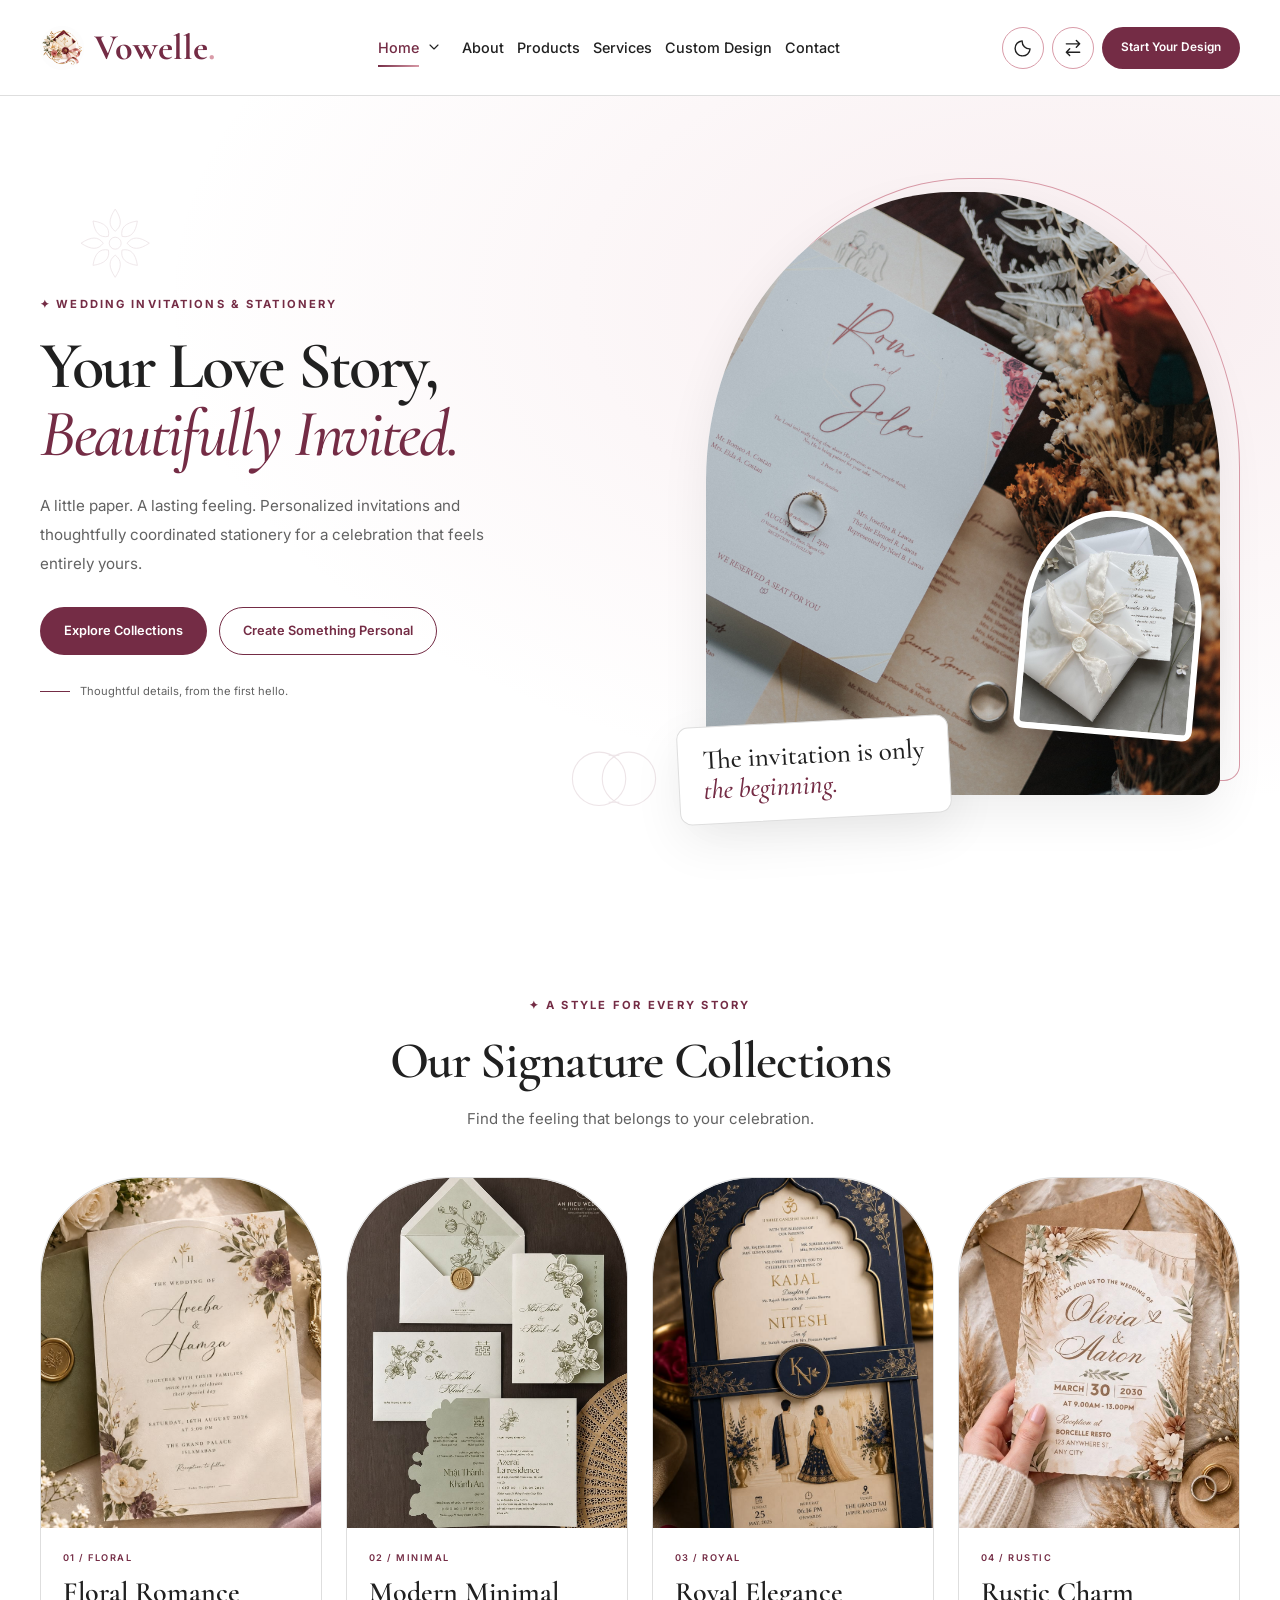
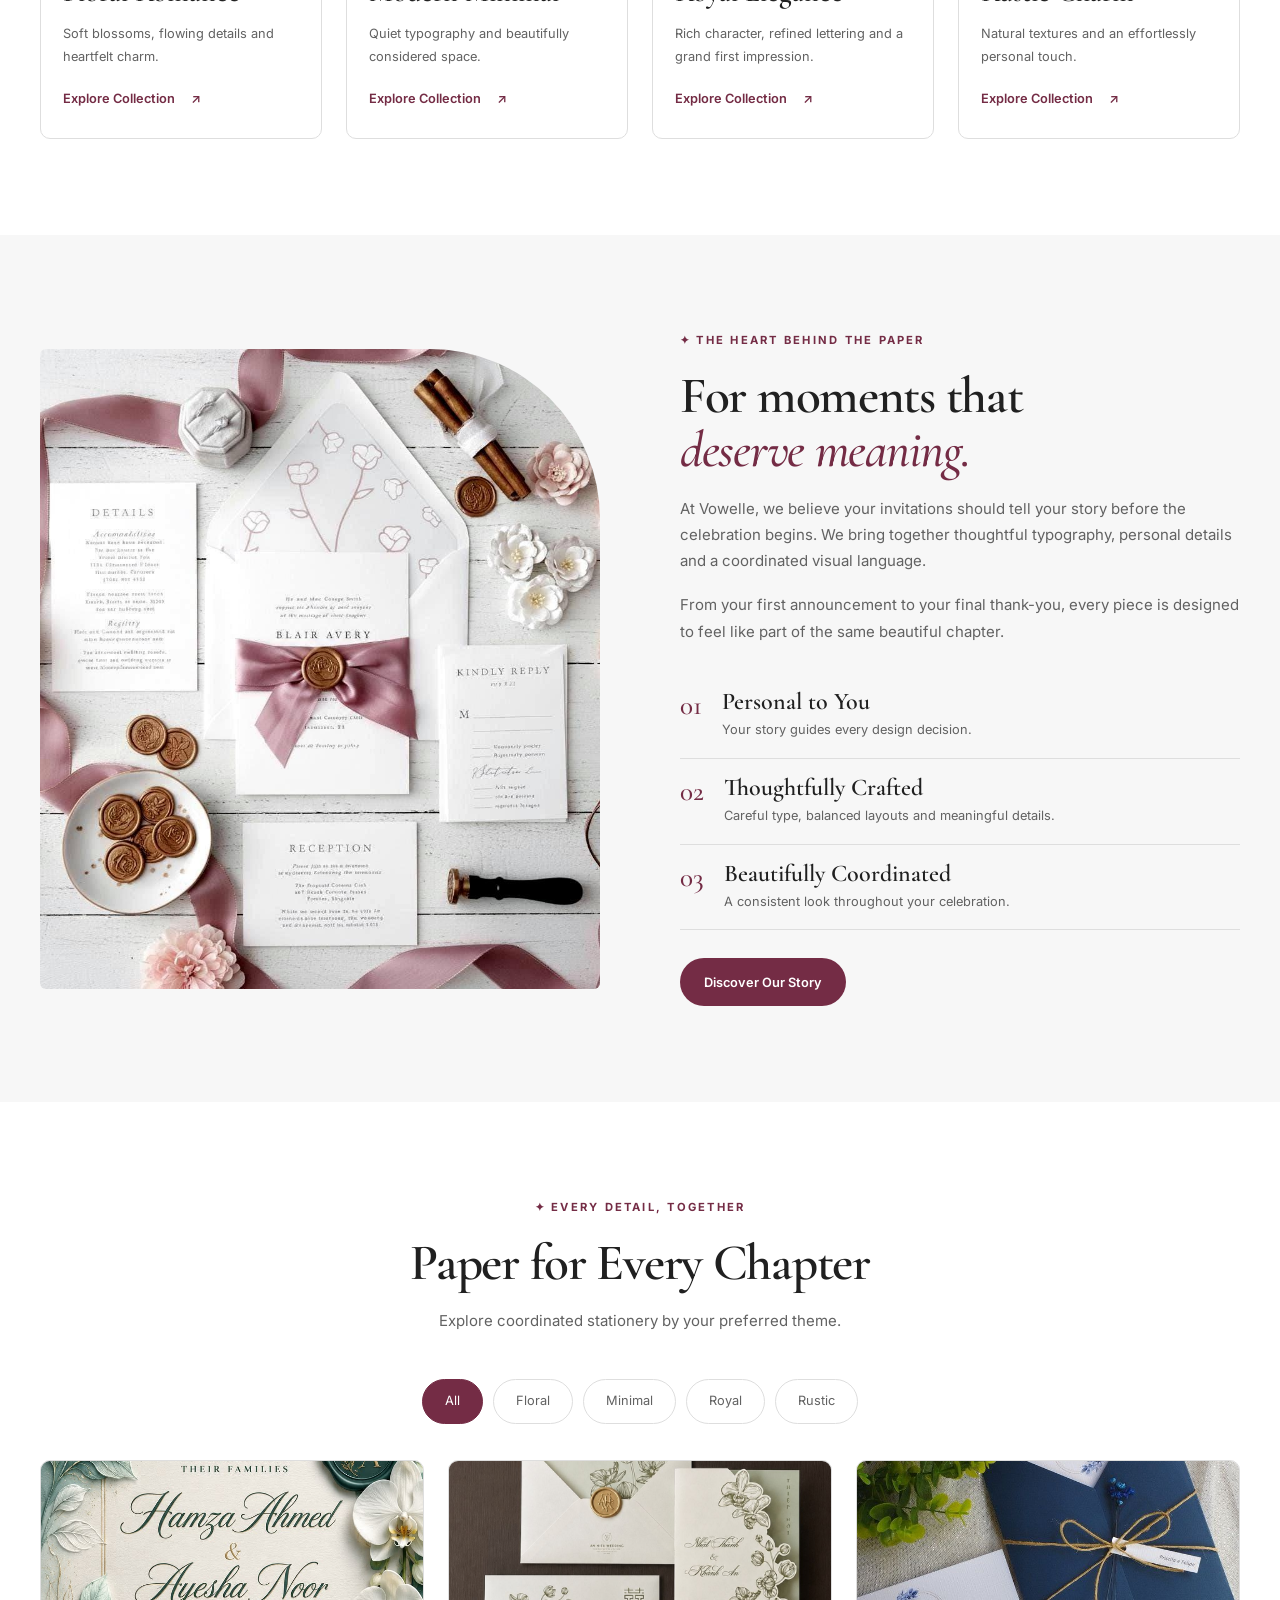
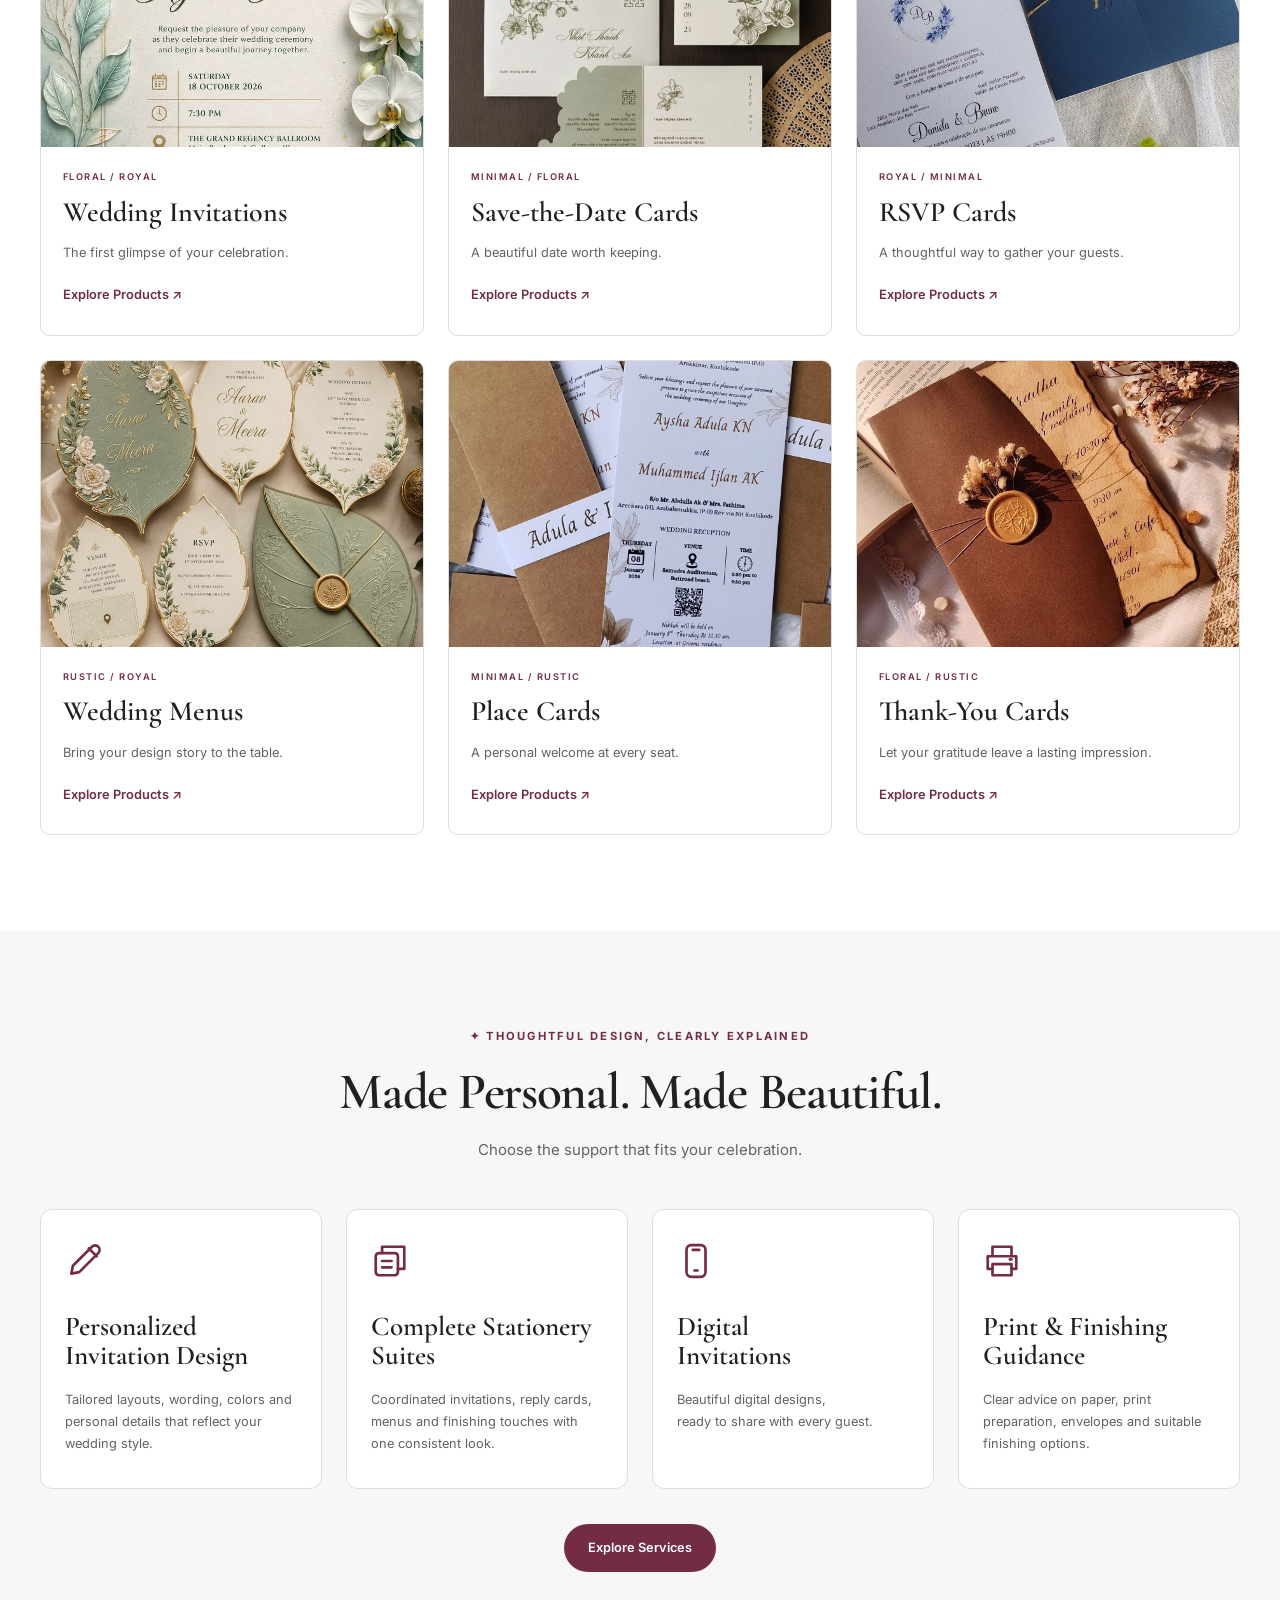
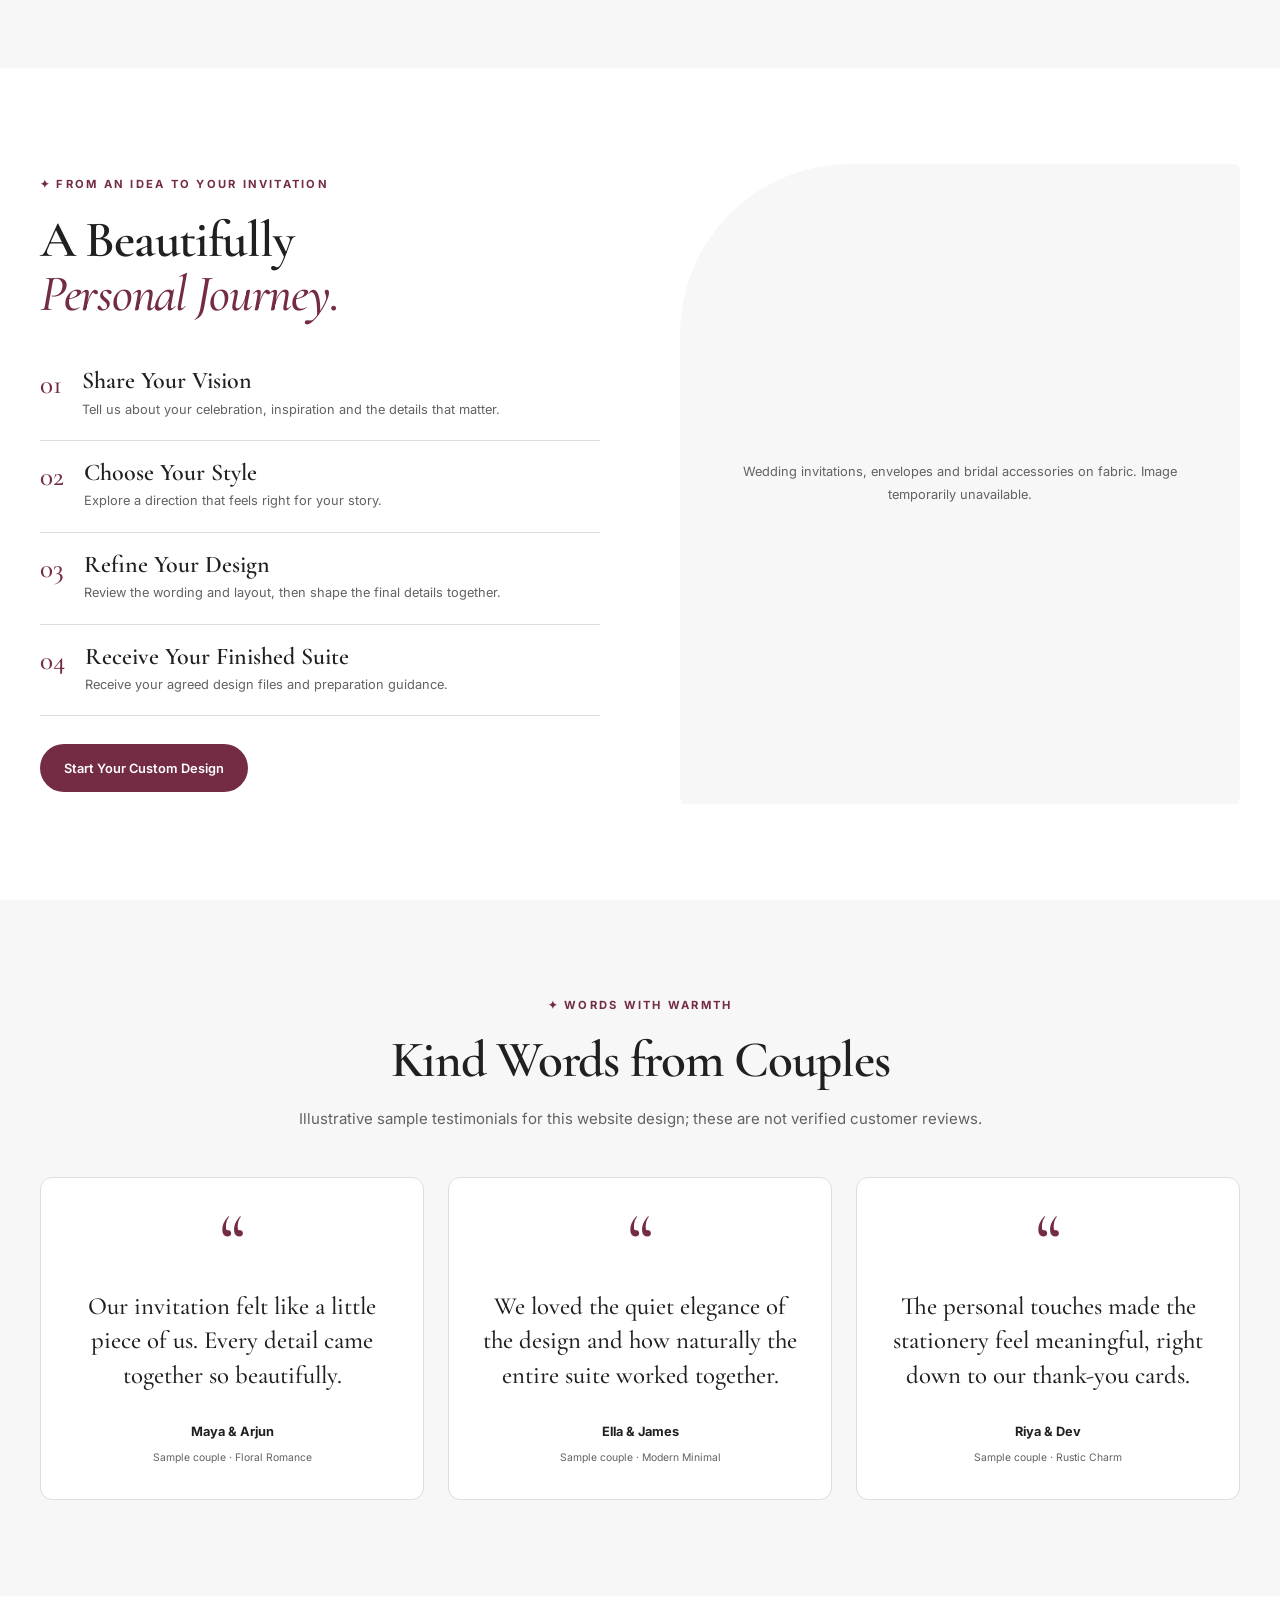
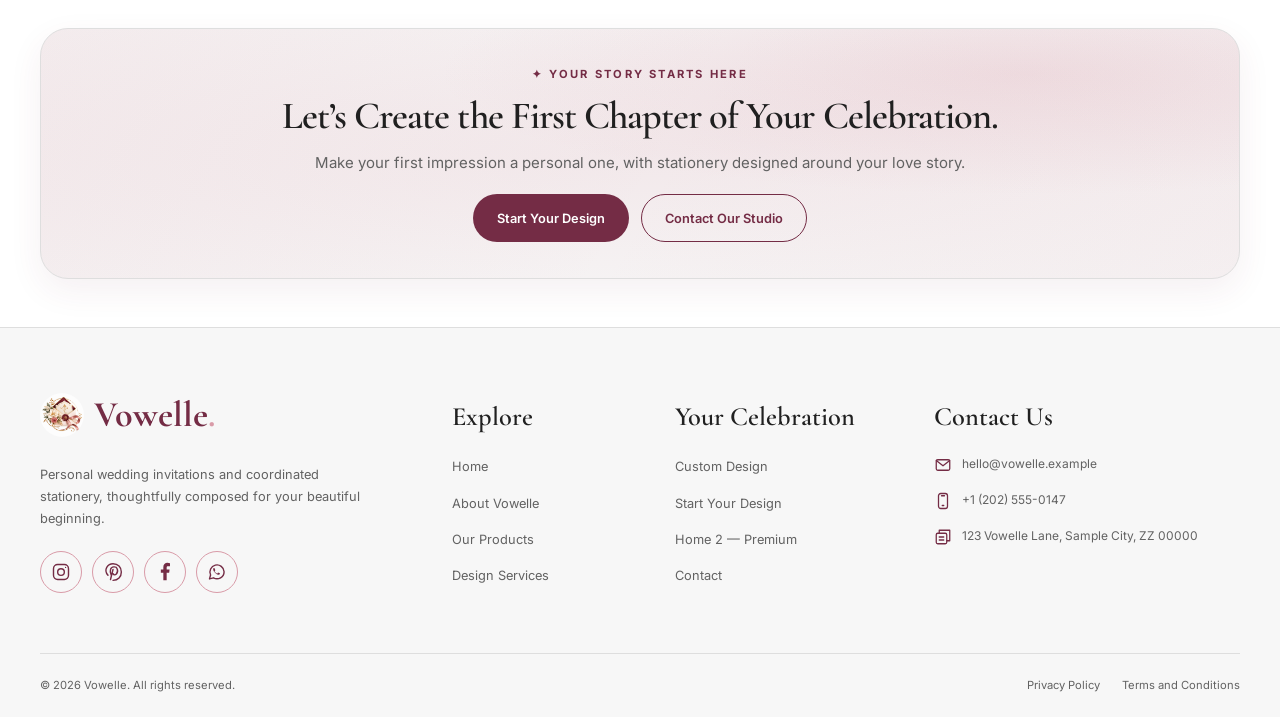
==== commit 5143c18c: "changes update" ====
--- a/index.html
+++ b/index.html
@@ -16,6 +16,7 @@
         rel="stylesheet">
 
   <link rel="stylesheet" href="index.css">
+  <link rel="stylesheet" href="final-cta.css">
   <script src="index.js" defer></script>
 </head>
 
@@ -310,7 +311,7 @@
           <article class="collection-card reveal">
             <a class="image-wrap" href="products.html?theme=floral">
               <img
-                src="./images/floral.jpg"
+                src="./images/floral 1.jpg"
                 alt="Decorative wedding invitation with delicate lettering"
                 width="600"
                 height="750"
@@ -329,7 +330,7 @@
           <article class="collection-card reveal">
             <a class="image-wrap" href="products.html?theme=minimal">
               <img
-                src="https://images.pexels.com/photos/29821867/pexels-photo-29821867.jpeg?auto=compress&cs=tinysrgb&w=700"
+                src="./images/minimal & floral.jpg"
                 alt="Wedding invitation arranged on white fabric"
                 width="600"
                 height="750"
@@ -348,7 +349,7 @@
           <article class="collection-card reveal">
             <a class="image-wrap" href="products.html?theme=royal">
               <img
-                src="https://images.pexels.com/photos/13106764/pexels-photo-13106764.jpeg?auto=compress&cs=tinysrgb&w=700"
+                src="./images/royal elegance.jpg"
                 alt="Elegant invitation with a dark envelope and wax seal"
                 width="600"
                 height="750"
@@ -369,7 +370,7 @@
           <article class="collection-card reveal">
             <a class="image-wrap" href="products.html?theme=rustic">
               <img
-                src="https://images.pexels.com/photos/29395419/pexels-photo-29395419.jpeg?auto=compress&cs=tinysrgb&w=700"
+                src="./images/rustic charm.jpg"
                 alt="Wedding invitation flat lay with rustic decorative details"
                 width="600"
                 height="750"
@@ -395,7 +396,7 @@
 
         <div class="about-image image-wrap reveal">
           <img
-            src="https://images.pexels.com/photos/10633532/pexels-photo-10633532.jpeg?auto=compress&cs=tinysrgb&w=1100"
+            src="./images/luxy wed.jpg"
             alt="Handwritten stationery and wax seal on a soft textile"
             width="900"
             height="1000"
@@ -503,10 +504,10 @@
           <article class="product-card reveal" data-themes="floral royal">
             <a class="image-wrap" href="products.html?category=invitations">
               <img
-                src="https://images.pexels.com/photos/11503488/pexels-photo-11503488.jpeg?auto=compress&cs=tinysrgb&w=800"
+                src="./images/royal& floral.jpg"
                 alt="Decorative invitation illustrating wedding invitation designs"
-                width="700"
-                height="550"
+                width="500"
+                height="350"
                 loading="lazy">
             </a>
             <div class="card-copy">
@@ -522,7 +523,7 @@
           <article class="product-card reveal" data-themes="minimal floral">
             <a class="image-wrap" href="products.html?category=save-the-date">
               <img
-                src="https://images.pexels.com/photos/29821867/pexels-photo-29821867.jpeg?auto=compress&cs=tinysrgb&w=800"
+                src="./images/minimal & floral.jpg"
                 alt="Wedding stationery inspiration for save-the-date cards"
                 width="700"
                 height="550"
@@ -541,7 +542,7 @@
           <article class="product-card reveal" data-themes="royal minimal">
             <a class="image-wrap" href="products.html?category=rsvp">
               <img
-                src="https://images.pexels.com/photos/13106764/pexels-photo-13106764.jpeg?auto=compress&cs=tinysrgb&w=800"
+                src="./images/minimal & royal.jpg"
                 alt="Invitation and envelope inspiration for coordinated reply cards"
                 width="700"
                 height="550"
@@ -560,7 +561,7 @@
           <article class="product-card reveal" data-themes="rustic royal">
             <a class="image-wrap" href="products.html?category=menus">
               <img
-                src="https://images.pexels.com/photos/29395419/pexels-photo-29395419.jpeg?auto=compress&cs=tinysrgb&w=800"
+                src="./images/royal & rustic.jpg"
                 alt="Textured stationery inspiration for wedding menu layouts"
                 width="700"
                 height="550"
@@ -579,7 +580,7 @@
           <article class="product-card reveal" data-themes="minimal rustic">
             <a class="image-wrap" href="products.html?category=place-cards">
               <img
-                src="https://images.pexels.com/photos/29821870/pexels-photo-29821870.jpeg?auto=compress&cs=tinysrgb&w=800"
+                src="./images/minimal & rustic.jpg"
                 alt="Wedding paper details and accessories inspiring place cards"
                 width="700"
                 height="550"
@@ -598,7 +599,11 @@
           <article class="product-card reveal" data-themes="floral rustic">
             <a class="image-wrap" href="products.html?category=thank-you">
               <img
-                src="https://images.pexels.com/photos/10633532/pexels-photo-10633532.jpeg?auto=compress&cs=tinysrgb&w=800"
+                src="./images/floral & rustic.jpg"
+                alt="Handwritten paper inspiration for personal thank-you cards"
+                width="700"
+                height="550"
+                loading="lazy">
                 alt="Handwritten paper inspiration for personal thank-you cards"
                 width="700"
                 height="550"
@@ -659,10 +664,10 @@
             <svg class="service-icon" aria-hidden="true">
               <use href="#phone"/>
             </svg>
-            <h3>Digital Invitations</h3>
+            <h3>Digital<br>Invitations</h3>
             <p>
-              Beautiful screen-ready designs that make your
-              announcement easy to share.
+              Beautiful digital designs,<br>
+              ready to share with every guest.
             </p>
           </article>
 
@@ -929,10 +934,6 @@
       <div>
         <h3>Contact Us</h3>
 
-        <p class="placeholder-note">
-          Placeholder studio details — replace before publishing.
-        </p>
-
         <ul class="contact-list">
           <li>
             <svg class="icon" aria-hidden="true">
@@ -942,19 +943,17 @@
               hello@vowelle.example
             </a>
           </li>
-
           <li>
             <svg class="icon" aria-hidden="true">
               <use href="#phone"/>
             </svg>
-            <span>Phone: add your studio number</span>
+            <a href="tel:+12025550147">+1 (202) 555-0147</a>
           </li>
-
           <li>
             <svg class="icon" aria-hidden="true">
               <use href="#suite"/>
             </svg>
-            <span>Address: add your studio location</span>
+            <span>123 Vowelle Lane, Sample City, ZZ 00000</span>
           </li>
         </ul>
       </div>
--- a/index.css
+++ b/index.css
@@ -84,7 +84,11 @@
 button,
 a,
 .image-wrap,
-.service-card {
+.collection-card,
+.product-card,
+.service-card,
+.testimonial,
+.journal-card {
   transition:
     background-color .25s,
     color .25s,
@@ -755,13 +759,6 @@
   border-radius: 12px;
 }
 
-.service-card:hover,
-.service-card:focus-within {
-  transform: translateY(-5px);
-  border-color: var(--secondary);
-  box-shadow: var(--shadow);
-}
-
 .service-icon {
   width: 38px;
   height: 38px;
@@ -840,25 +837,6 @@
 .journal-card .text-link {
   margin-block-start: auto;
   align-self: flex-start;
-}
-
-/* Final CTA */
-
-.final-section {
-  background: var(--bg-alt);
-  padding-block: 60px;
-  border-block-start: 1px solid var(--border);
-}
-
-.final-grid {
-  display: grid;
-  grid-template-columns: 1.1fr 1fr;
-  align-items: center;
-  gap: 65px;
-}
-
-.final-copy h2 {
-  font-size: clamp(2.6rem, 3.8vw, 4rem);
 }
 
 /* Image fallback */
@@ -1007,6 +985,21 @@
 .reveal-ready.is-visible {
   opacity: 1;
   transform: translateY(0);
+}
+
+.collection-card:hover,
+.collection-card:focus-within,
+.product-card:hover,
+.product-card:focus-within,
+.service-card:hover,
+.service-card:focus-within,
+.testimonial:hover,
+.testimonial:focus-within,
+.journal-card:hover,
+.journal-card:focus-within {
+  transform: translateY(-5px);
+  border-color: var(--secondary);
+  box-shadow: var(--shadow);
 }
 
 /* RTL */
@@ -1513,57 +1506,6 @@
   }
 }
 
-/* Compact rounded CTA with side spacing */
-
-.final-section {
-  width: min(1200px, calc(100% - 64px));
-  margin: 32px auto 48px;
-  padding: 36px clamp(24px, 4vw, 56px);
-  min-height: 0;
-  border: 1px solid var(--border);
-  border-radius: 28px;
-  background:
-    linear-gradient(
-      135deg,
-      rgb(217 155 168 / 16%),
-      transparent
-    ),
-    var(--bg-alt);
-}
-
-.final-grid {
-  display: block;
-  width: 100%;
-  max-width: none;
-  padding: 0;
-}
-
-.final-copy {
-  max-width: 920px;
-  margin-inline: auto;
-  text-align: center;
-}
-
-.final-copy h2 {
-  font-size: clamp(1.9rem, 3vw, 3rem);
-  line-height: 1.12;
-  margin-block: 10px 12px;
-}
-
-.final-copy > p:not(.eyebrow) {
-  max-width: 660px;
-  margin: 0 auto 18px;
-}
-
-.final-copy .eyebrow {
-  margin: 0;
-}
-
-.final-copy .button-row {
-  justify-content: center;
-  margin-block-start: 0;
-}
-
 @media (max-width: 760px) {
   .hero-grid {
     grid-template-columns: 1fr;
@@ -1607,12 +1549,6 @@
     display: none;
   }
 
-  .final-section {
-    width: calc(100% - 32px);
-    padding: 28px 20px;
-    margin-block: 24px 32px;
-    border-radius: 22px;
-  }
 }
 
 @media (min-width: 761px) and (max-height: 700px) {
--- a/final-cta.css
+++ b/final-cta.css
@@ -0,0 +1,129 @@
+.final-section {
+  position: relative;
+  isolation: isolate;
+  overflow: hidden;
+  width: min(1200px, calc(100% - 64px));
+  margin: 32px auto 48px;
+  padding: 36px clamp(24px, 4vw, 56px);
+  border: 1px solid var(--border);
+  border-radius: 28px;
+  background:
+    radial-gradient(ellipse at 82% 18%, rgb(217 155 168 / 24%), transparent 42%),
+    linear-gradient(120deg, rgb(217 155 168 / 12%), transparent 52%, rgb(217 155 168 / 8%)),
+    var(--bg-alt);
+  color: var(--text);
+  box-shadow: 0 12px 34px rgb(116 44 69 / 7%);
+  transition: transform .35s ease, border-color .35s ease, box-shadow .35s ease;
+}
+
+.final-section::before {
+  content: "";
+  position: absolute;
+  z-index: -1;
+  inset: -40%;
+  pointer-events: none;
+  background: radial-gradient(ellipse at 50% 50%, rgb(217 155 168 / 16%), transparent 58%);
+  animation: final-cta-glow 10s ease-in-out infinite alternate;
+}
+
+.final-grid {
+  position: relative;
+  z-index: 1;
+  display: block;
+  width: 100%;
+  max-width: none;
+  padding: 0;
+}
+
+.final-copy {
+  max-width: 920px;
+  margin-inline: auto;
+  text-align: center;
+}
+
+.final-copy h2 {
+  font-size: clamp(1.9rem, 3vw, 3rem);
+  line-height: 1.12;
+  margin-block: 10px 12px;
+}
+
+.final-copy > p:not(.eyebrow) {
+  max-width: 660px;
+  margin: 0 auto 18px;
+}
+
+.final-copy .eyebrow {
+  margin: 0;
+  color: var(--accent-text);
+}
+
+.final-copy .button-row {
+  justify-content: center;
+  margin-block-start: 0;
+}
+
+.final-copy .button.primary {
+  background: var(--primary);
+  color: #fff;
+}
+
+.final-copy .button.secondary {
+  border-color: var(--accent-text);
+  color: var(--accent-text);
+  background: transparent;
+}
+
+.final-copy .button {
+  transition: transform .25s ease, box-shadow .25s ease, background-color .25s ease,
+    color .25s ease, border-color .25s ease;
+}
+
+@media (hover: hover) {
+  .final-section:hover {
+    transform: translateY(-4px);
+    border-color: var(--secondary);
+    box-shadow: 0 22px 54px rgb(116 44 69 / 16%);
+  }
+
+  .final-section:hover::before {
+    animation-duration: 5s;
+  }
+
+  .final-copy .button:hover {
+    transform: translateY(-3px);
+    box-shadow: 0 10px 24px rgb(116 44 69 / 20%);
+  }
+}
+
+.final-copy .button:active {
+  transform: translateY(0);
+  box-shadow: none;
+}
+
+@keyframes final-cta-glow {
+  from {
+    transform: translate3d(-3%, -2%, 0) scale(.96);
+  }
+
+  to {
+    transform: translate3d(3%, 2%, 0) scale(1.04);
+  }
+}
+
+@media (max-width: 760px) {
+  .final-section {
+    width: calc(100% - 32px);
+    padding: 28px 20px;
+    margin-block: 24px 32px;
+    border-radius: 22px;
+  }
+}
+
+@media (prefers-reduced-motion: reduce) {
+  .final-section,
+  .final-section::before,
+  .final-copy .button {
+    animation: none;
+    transition: none;
+  }
+}
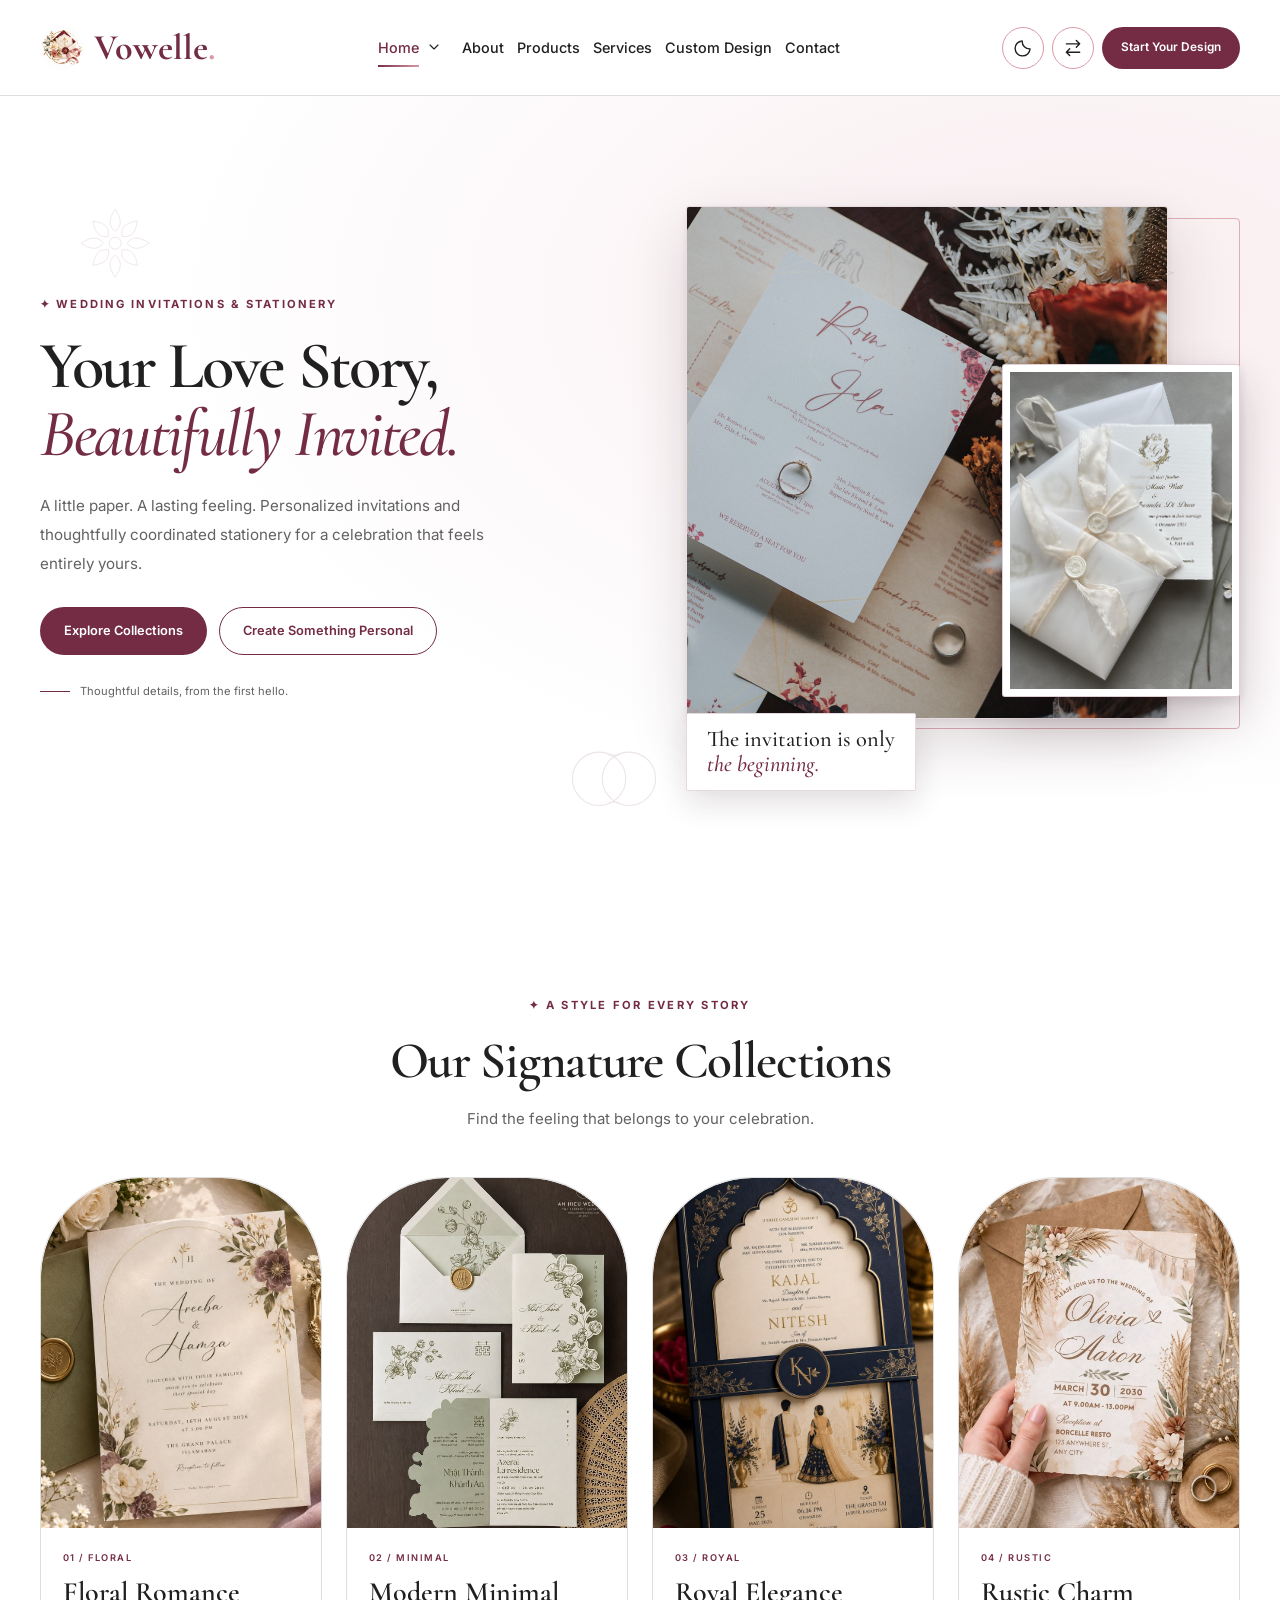
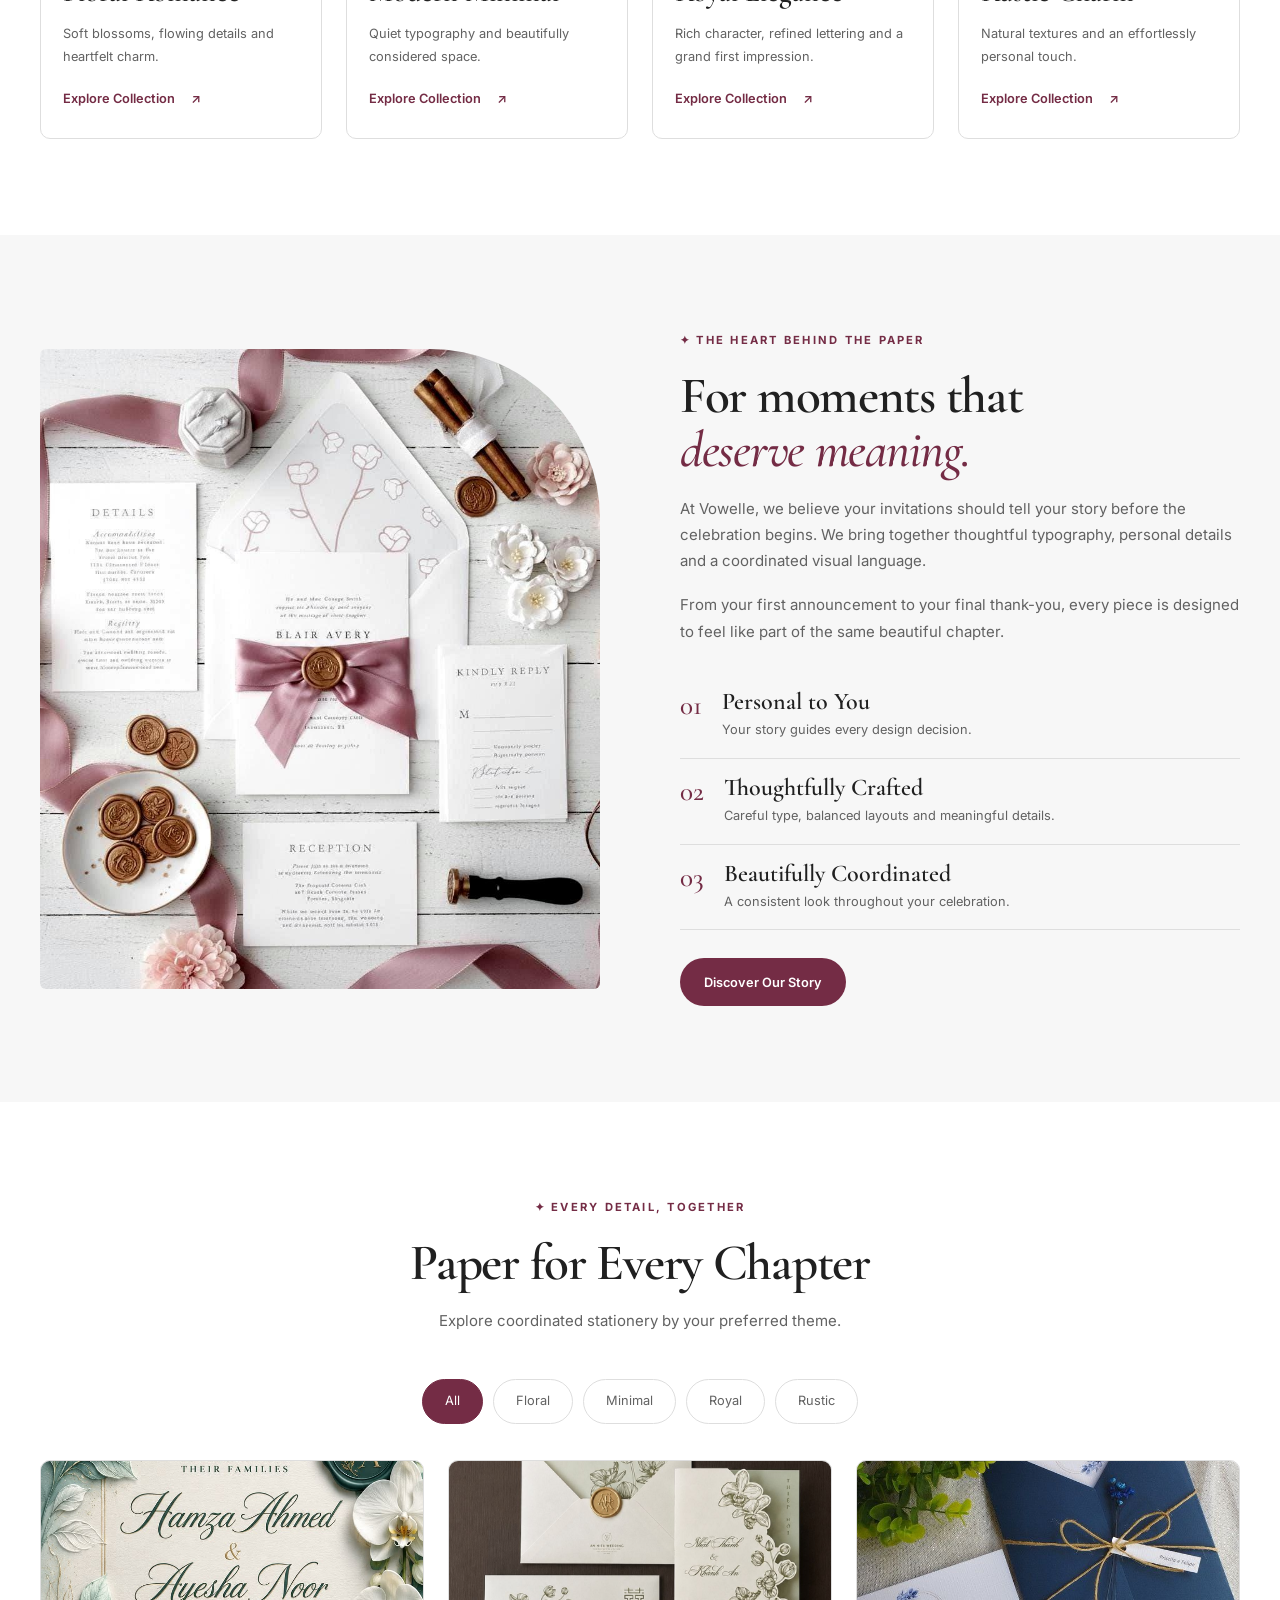
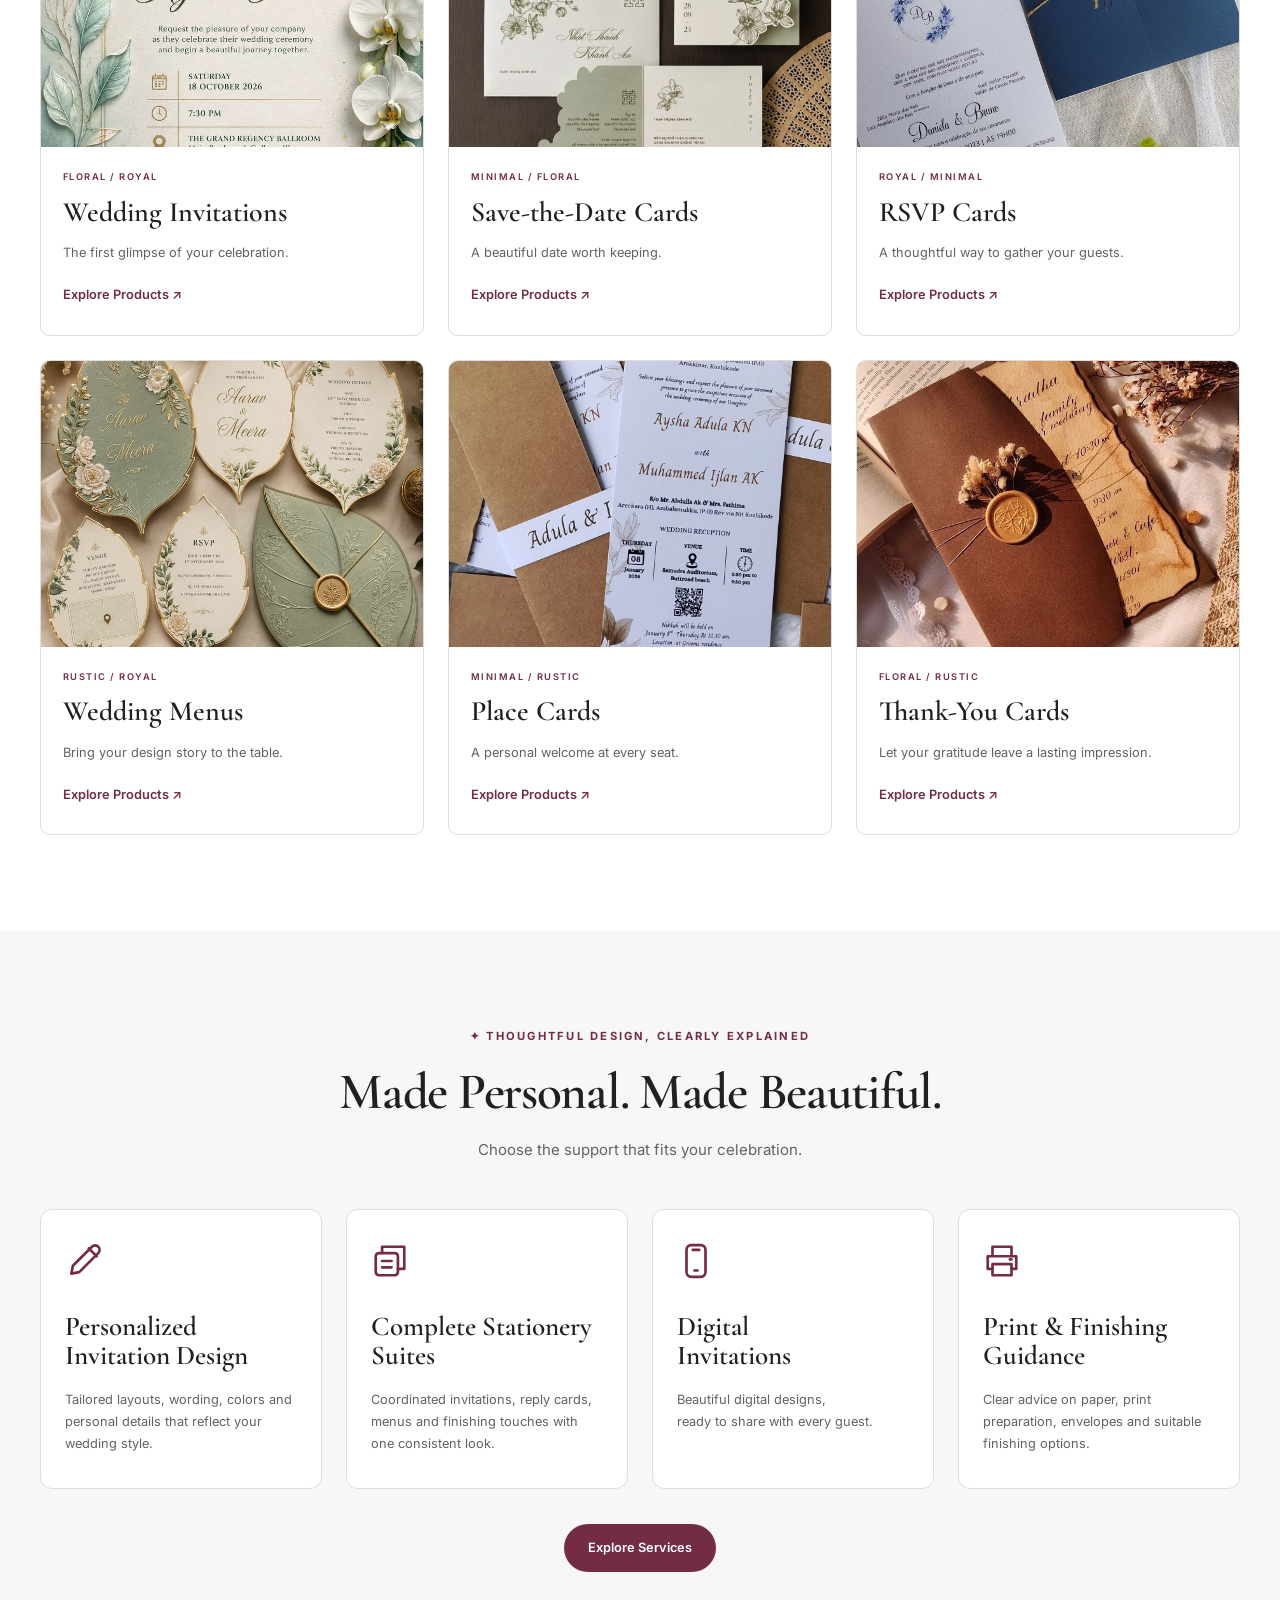
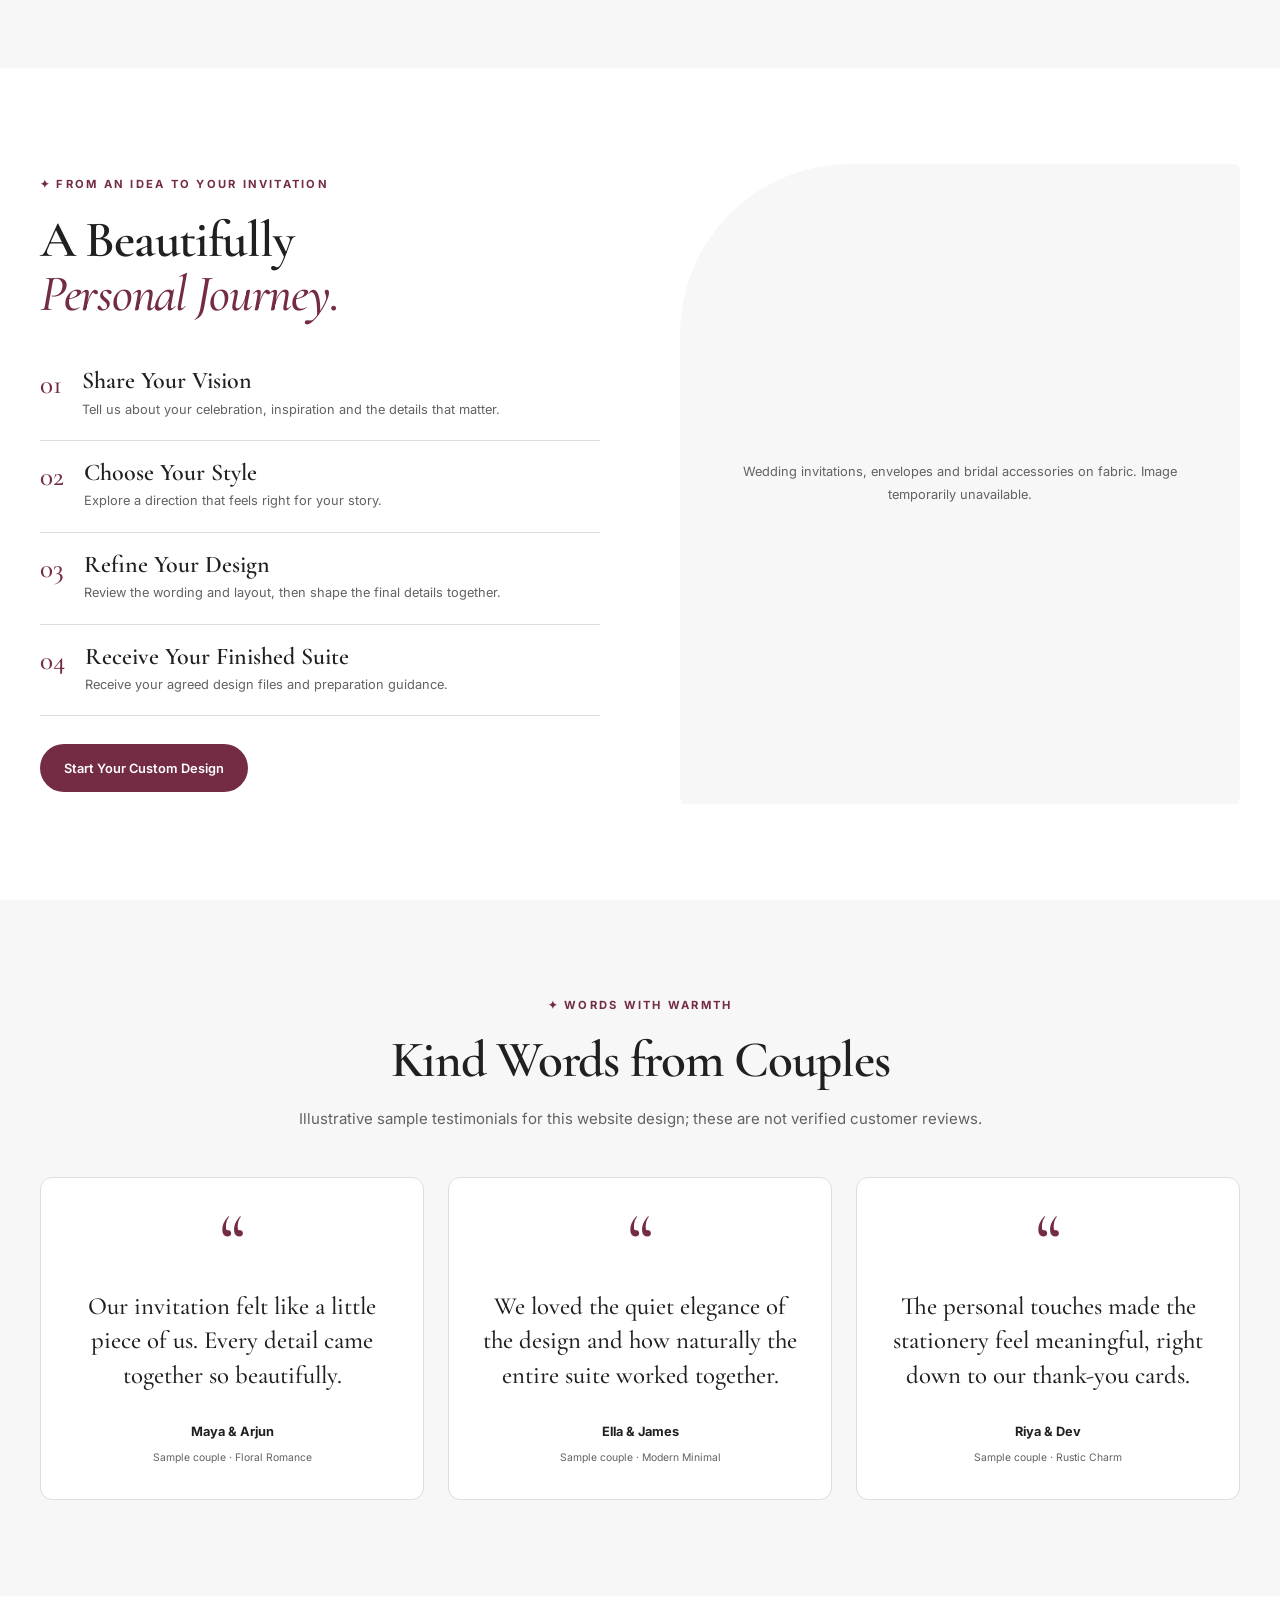
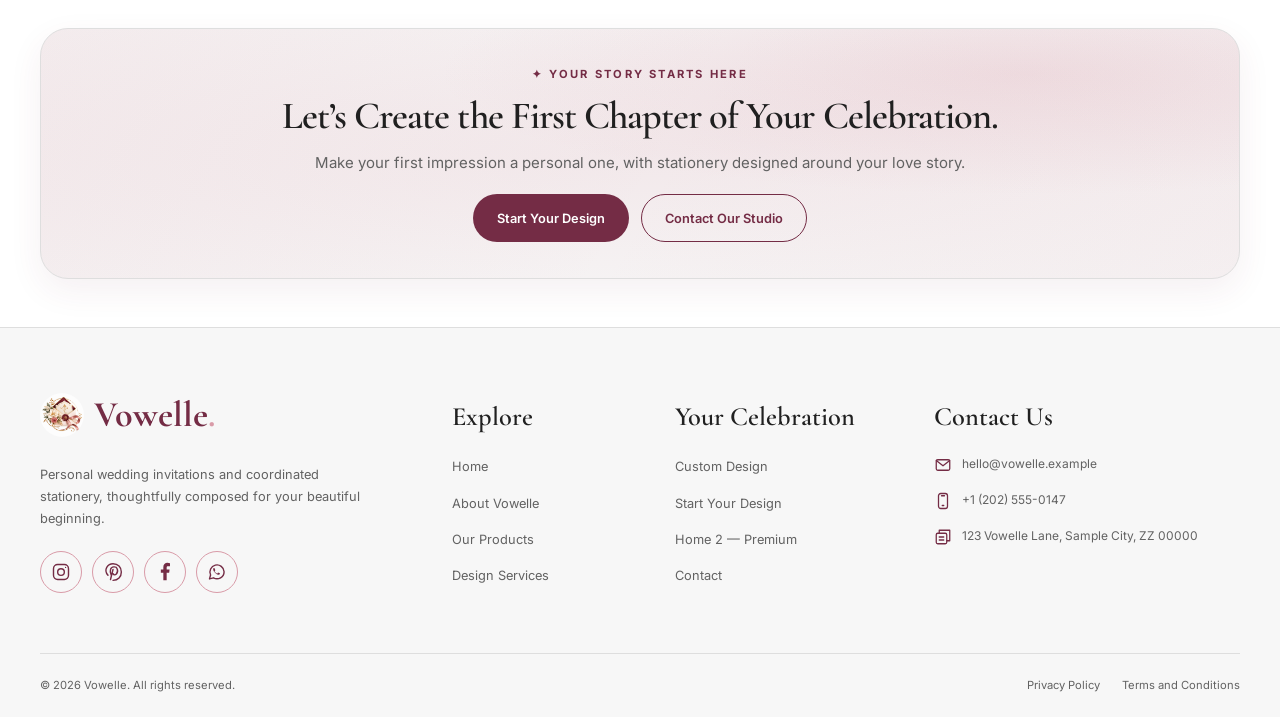
==== commit 0e50d20b: "responsive update" ====
--- a/index.html
+++ b/index.html
@@ -268,7 +268,7 @@
         </div>
 
         <div class="hero-art reveal">
-          <div class="hero-image image-wrap">
+          <div class="hero-image hero-image--primary image-wrap">
             <img
               src="./images/luxy wed1.jpg"
               alt="Wedding calligraphy, envelopes and floral details arranged together"
@@ -277,13 +277,13 @@
               fetchpriority="high">
           </div>
 
-          <div class="hero-detail-image image-wrap">
+          <div class="hero-image hero-image--secondary image-wrap">
             <img
               src="./images/wedd 2.jpg"
               alt="A refined wedding invitation on soft white fabric"
               width="400"
               height="500"
-              fetchpriority="high">
+              loading="eager">
           </div>
 
           <div class="image-caption">
--- a/index.css
+++ b/index.css
@@ -1383,32 +1383,106 @@
 }
 
 .hero-art {
-  padding: 14px 20px 24px;
+  min-height: clamp(410px, 65svh, 700px);
+  padding: 14px 24px 76px;
 }
 
 .hero-art::before {
-  inset: 0 0 38px 34px;
-  border-radius: 48% 48% 16px 16px;
+  inset: 12px 0 62px 24px;
+  border: 1px solid var(--secondary);
+  border-radius: 4px;
+  opacity: .8;
 }
 
 .hero-image {
-  height: clamp(320px, 67svh, 760px);
-  border-radius: 48% 48% 16px 16px;
-  box-shadow: var(--shadow);
+  position: absolute;
+  border: 1px solid rgb(116 44 69 / 16%);
+  border-radius: 3px;
+  transition:
+    box-shadow .45s ease,
+    border-color .45s ease;
+  box-shadow:
+    0 24px 58px rgb(55 31 38 / 16%),
+    0 3px 10px rgb(55 31 38 / 8%);
+}
+
+.hero-image--primary {
+  inset-block-start: 0;
+  inset-inline-start: 0;
+  width: 87%;
+  height: clamp(350px, 57svh, 620px);
+  animation: hero-image-arrive .9s cubic-bezier(.2, .7, .25, 1) both;
+}
+
+.hero-image--secondary {
+  z-index: 2;
+  inset-inline-end: 0;
+  inset-block-end: 94px;
+  width: 43%;
+  height: clamp(230px, 37svh, 400px);
+  padding: 7px;
+  overflow: hidden;
+  background: var(--card);
+  border: 1px solid rgb(116 44 69 / 22%);
+  box-shadow:
+    0 22px 48px rgb(55 31 38 / 24%),
+    0 4px 12px rgb(55 31 38 / 12%);
+  animation: hero-detail-arrive .9s .2s cubic-bezier(.2, .7, .25, 1) both;
 }
 
 .hero-image img {
   width: 100%;
   height: 100%;
   object-fit: cover;
+  object-position: center;
+  transition: transform .8s cubic-bezier(.2, .7, .25, 1);
+}
+
+.hero-image--secondary img {
+  display: block;
+}
+
+@media (hover: hover) {
+  .hero-image--primary:hover {
+    border-color: rgb(116 44 69 / 42%);
+    box-shadow:
+      0 32px 72px rgb(55 31 38 / 22%),
+      0 5px 16px rgb(55 31 38 / 12%);
+  }
+
+  .hero-image--secondary:hover {
+    border-color: var(--secondary);
+    box-shadow:
+      0 28px 58px rgb(55 31 38 / 28%),
+      0 5px 16px rgb(55 31 38 / 14%);
+  }
+
+  .hero-image:hover img {
+    transform: scale(1.045);
+  }
+}
+
+.hero-image:focus-within {
+  outline: 2px solid var(--accent-text);
+  outline-offset: 4px;
 }
 
 .hero .image-caption {
-  inset-inline-start: -8px;
+  position: absolute;
+  z-index: 3;
+  inset-inline-start: 0;
   inset-block-end: 0;
-  border-radius: 12px;
-  padding: 18px 24px;
-  transform: rotate(-3deg);
+  border: 1px solid rgb(116 44 69 / 18%);
+  border-radius: 2px;
+  padding: 13px 20px;
+  background: var(--card);
+  box-shadow: 0 12px 30px rgb(55 31 38 / 14%);
+  font-size: 1.4rem;
+  transform: none;
+  transition:
+    box-shadow .35s ease,
+    border-color .35s ease,
+    transform .35s ease;
 }
 
 .hero .vertical-label {
@@ -1452,28 +1526,28 @@
   animation-delay: -5s;
 }
 
-.hero-image img {
-  animation: hero-image-breathe 16s ease-in-out infinite alternate;
-}
-
-.hero-detail-image {
-  position: absolute;
-  z-index: 2;
-  inset-inline-end: 7%;
-  inset-block-start: 52%;
-  width: clamp(105px, 14vw, 180px);
-  aspect-ratio: 4 / 5;
-  border: 6px solid var(--card);
-  border-radius: 48% 48% 10px 10px;
-  box-shadow: 0 16px 42px rgb(32 20 24 / 20%);
-  transform: rotate(5deg);
-  animation: hero-detail-float 7s ease-in-out infinite;
-}
-
-.hero-detail-image img {
-  width: 100%;
-  height: 100%;
-  object-fit: cover;
+@keyframes hero-image-arrive {
+  from {
+    opacity: 0;
+    transform: translateY(18px) scale(.97);
+  }
+
+  to {
+    opacity: 1;
+    transform: translateY(0) scale(1);
+  }
+}
+
+@keyframes hero-detail-arrive {
+  from {
+    opacity: 0;
+    transform: translate(16px, 22px) scale(.94);
+  }
+
+  to {
+    opacity: 1;
+    transform: translate(0) scale(1);
+  }
 }
 
 @keyframes hero-symbol-float {
@@ -1486,27 +1560,7 @@
   }
 }
 
-@keyframes hero-image-breathe {
-  from {
-    transform: scale(1);
-  }
-
-  to {
-    transform: scale(1.035);
-  }
-}
-
-@keyframes hero-detail-float {
-  0%, 100% {
-    transform: translateY(0) rotate(5deg);
-  }
-
-  50% {
-    transform: translateY(-9px) rotate(2deg);
-  }
-}
-
-@media (max-width: 760px) {
+@media (max-width: 800px) {
   .hero-grid {
     grid-template-columns: 1fr;
     gap: 24px;
@@ -1530,10 +1584,13 @@
     margin-inline: auto;
   }
 
-  .hero-detail-image {
-    inset-inline-end: 4%;
-    inset-block-start: 54%;
-    width: clamp(100px, 30vw, 140px);
+  .hero-art {
+    min-height: clamp(330px, 76vw, 430px);
+    padding: 12px 15px 68px;
+  }
+
+  .hero-art::before {
+    inset: 14px 0 54px 12px;
   }
 
   .hero-symbol--rings {
@@ -1542,7 +1599,25 @@
   }
 
   .hero-image {
-    height: clamp(280px, 43svh, 420px);
+    height: auto;
+  }
+
+  .hero-image--primary {
+    width: 88%;
+    height: clamp(250px, 70vw, 350px);
+  }
+
+  .hero-image--secondary {
+    inset-block-end: 78px;
+    width: 46%;
+    height: clamp(175px, 49vw, 245px);
+    padding: 5px;
+  }
+
+  .hero .image-caption {
+    inset-block-end: 0;
+    padding: 12px 16px;
+    font-size: 1.25rem;
   }
 
   .hero .vertical-label {
@@ -1551,7 +1626,7 @@
 
 }
 
-@media (min-width: 761px) and (max-height: 700px) {
+@media (min-width: 801px) and (max-height: 700px) {
   .hero h1 {
     font-size: clamp(2.7rem, 4.5vw, 4.2rem);
   }
@@ -1565,10 +1640,11 @@
     margin-block-start: 16px;
   }
 
-  .hero-image {
-    height: max(
-      280px,
-      calc(100svh - var(--header-height) - 78px)
-    );
+  .hero-image--primary {
+    height: clamp(280px, 48svh, 440px);
+  }
+
+  .hero-image--secondary {
+    height: clamp(210px, 39svh, 340px);
   }
 }
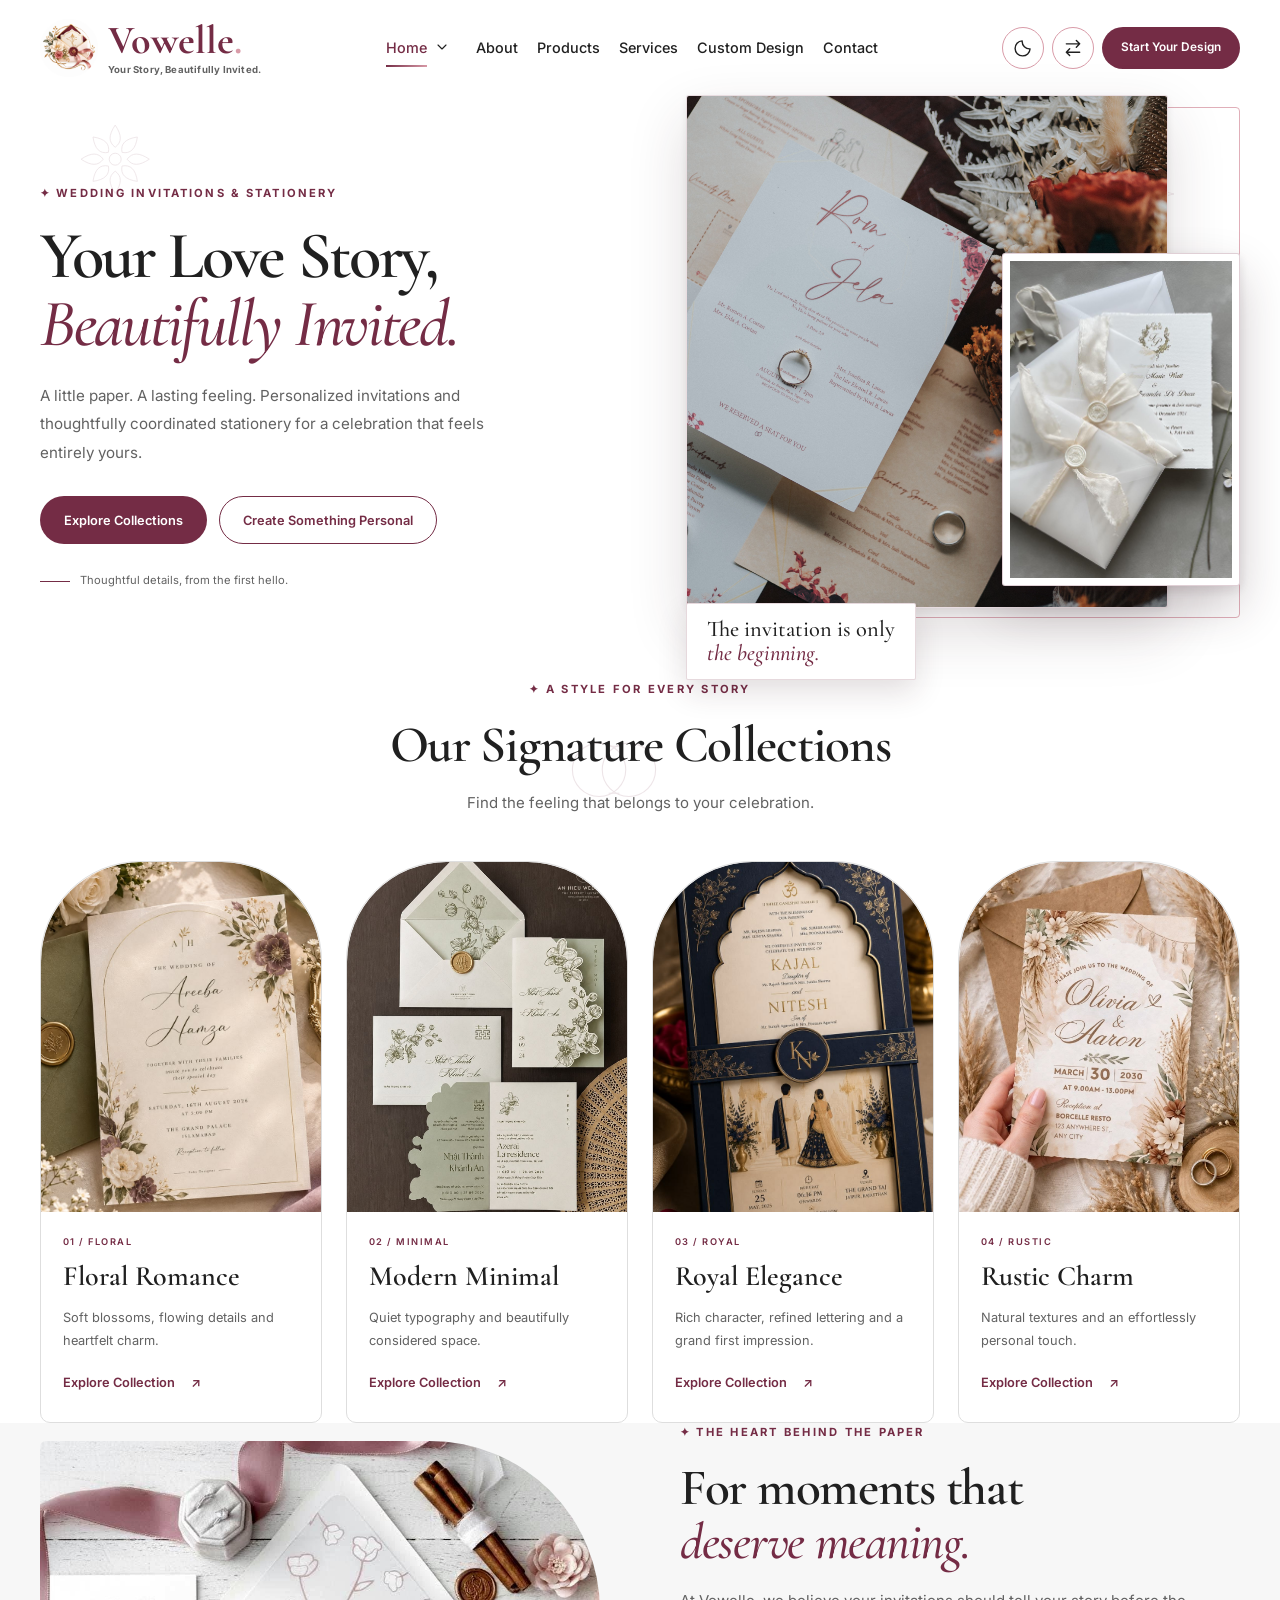
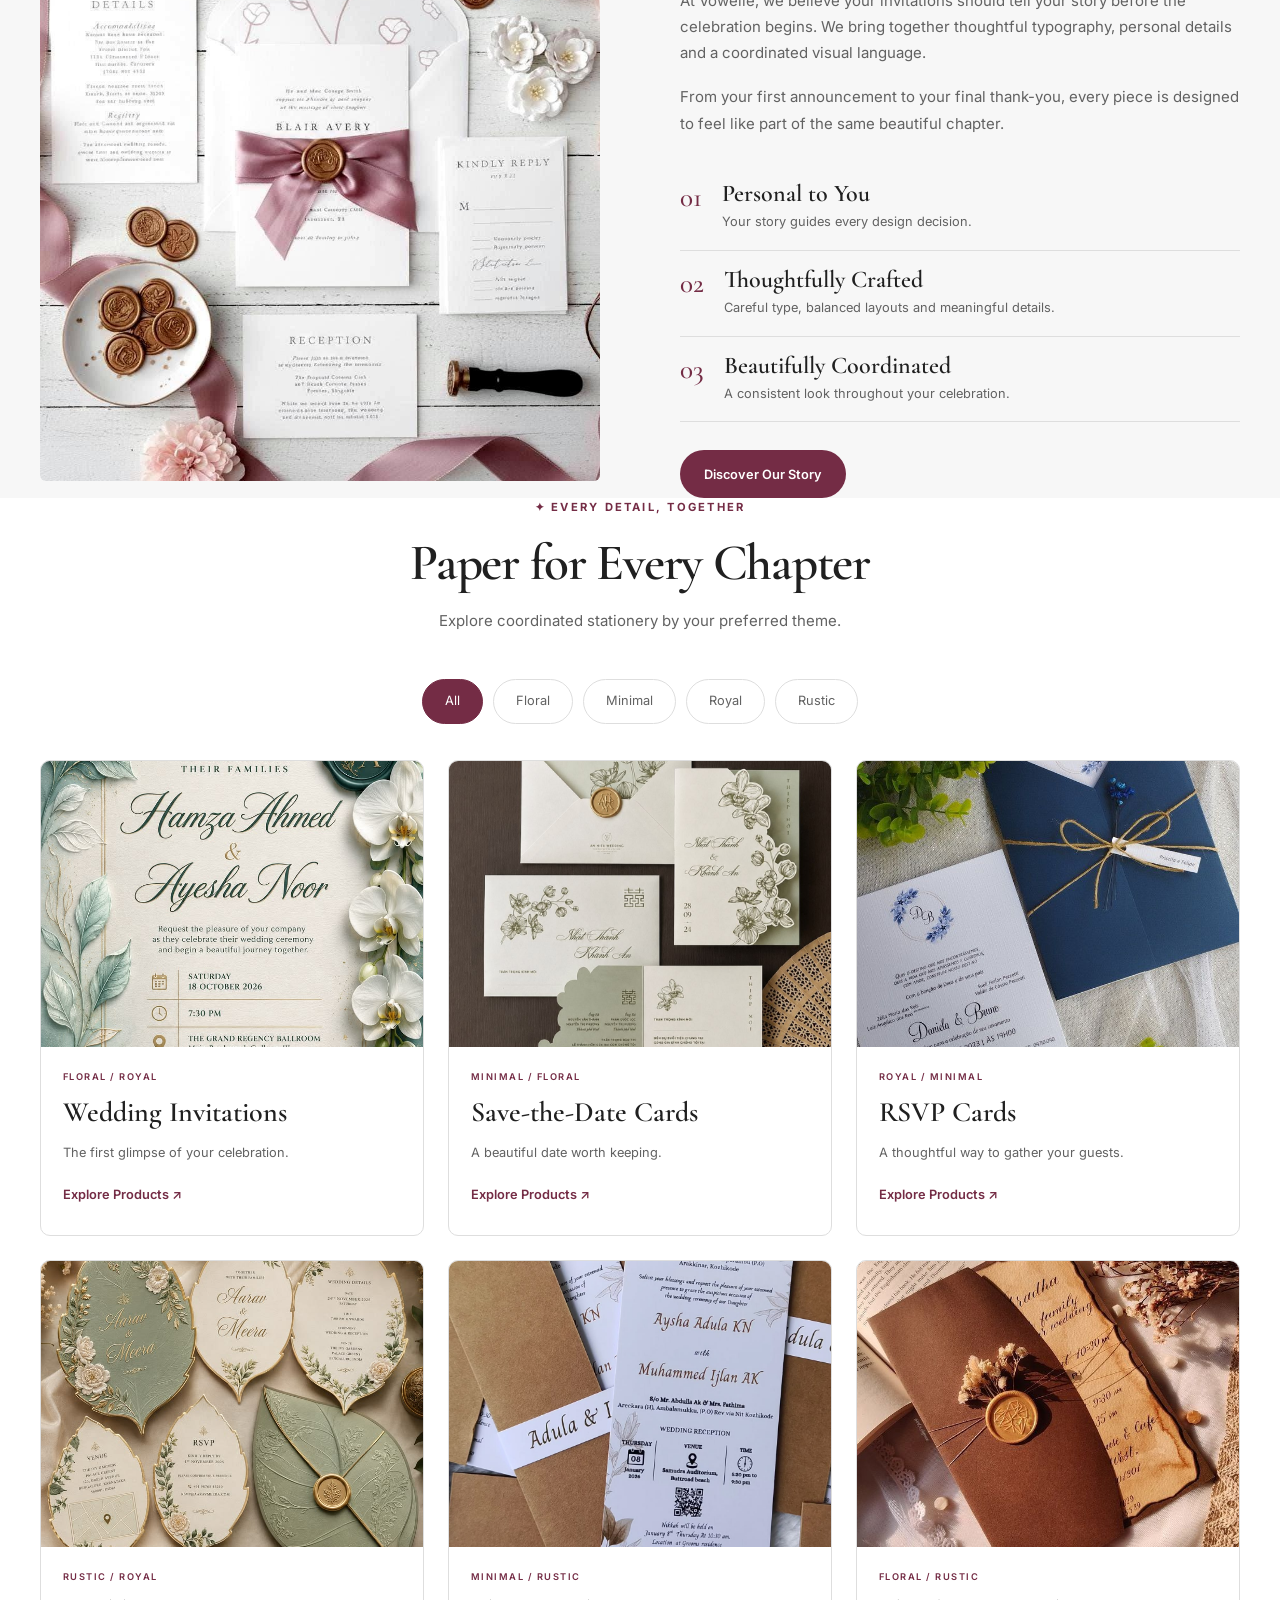
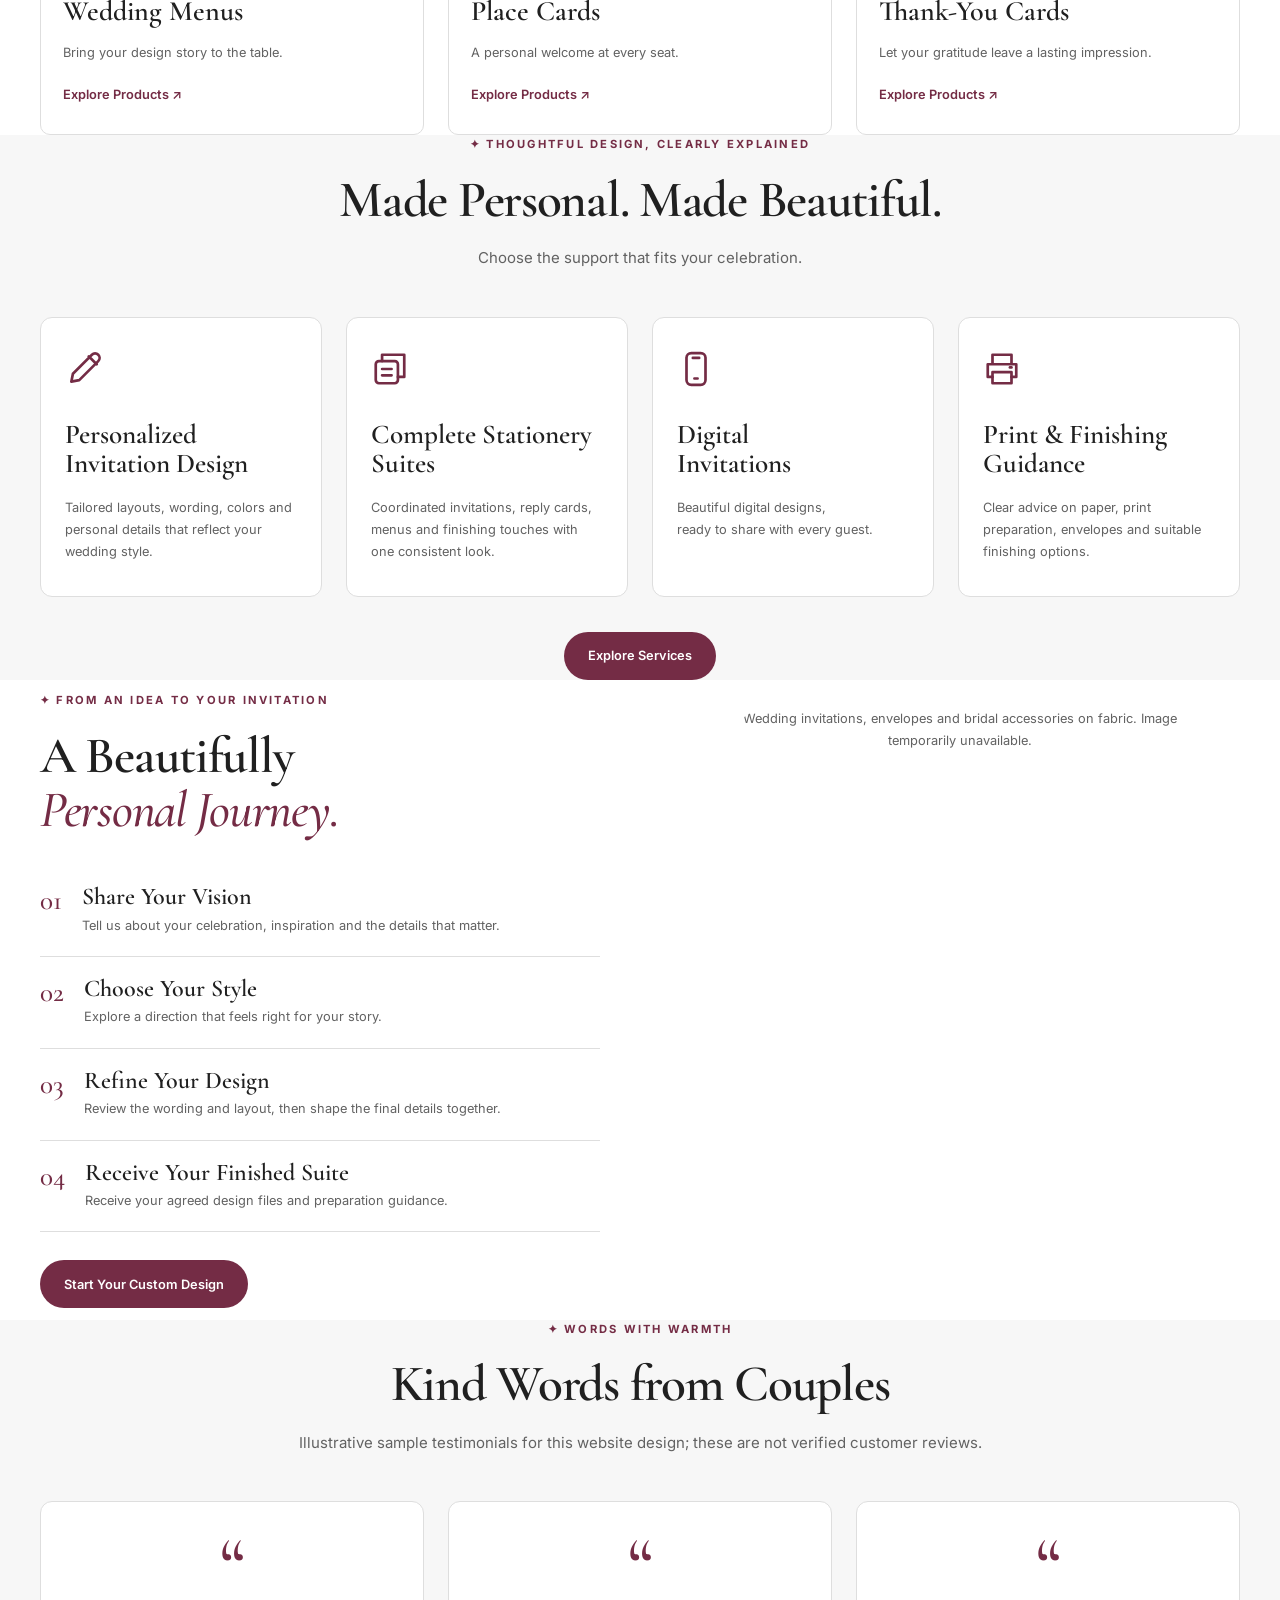
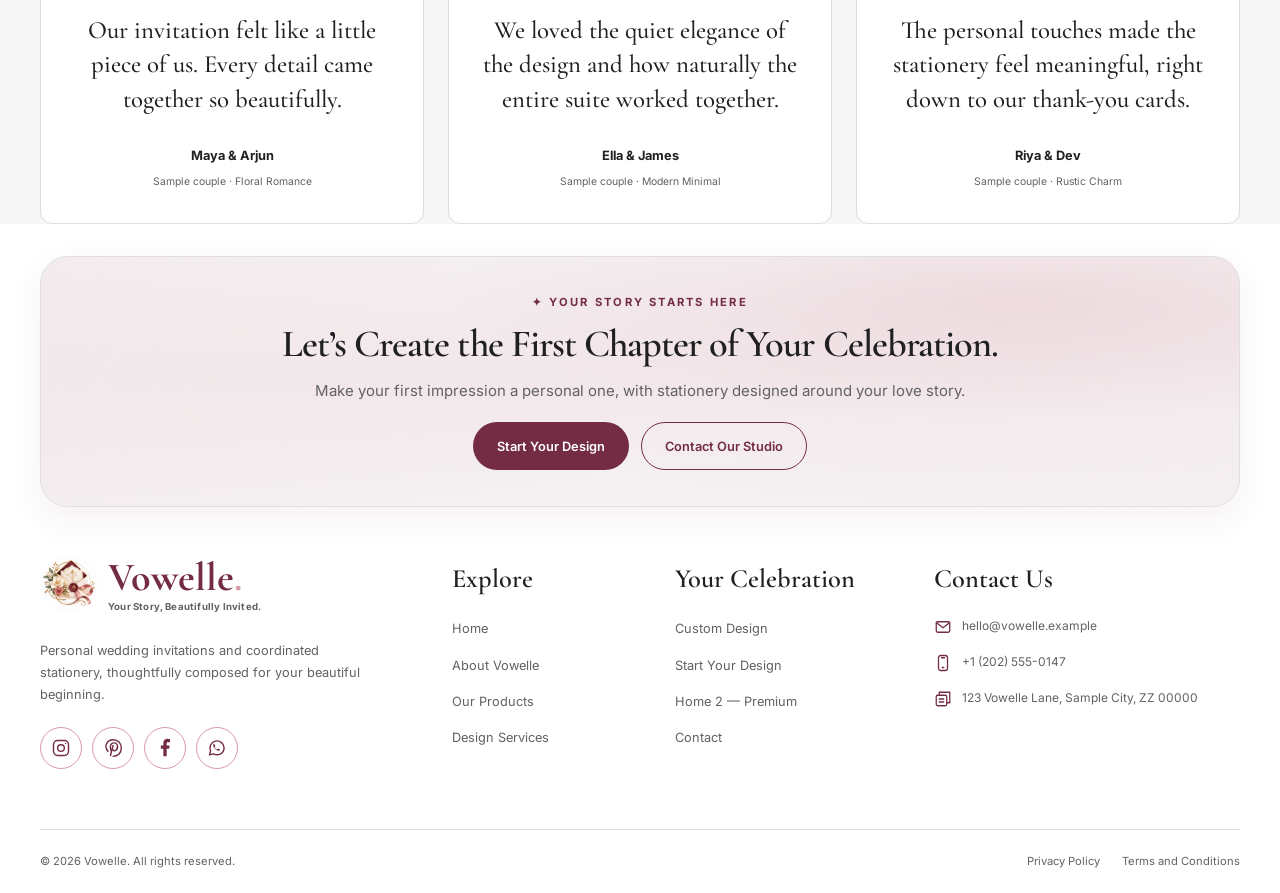
==== commit 2acbb75f: "responsive changes" ====
--- a/index.html
+++ b/index.html
@@ -23,7 +23,7 @@
 <body>
   <a class="skip-link" href="#main">Skip to content</a>
 
-  <!-- Inline SVG icons -->
+  
   <svg class="svg-library"
        xmlns="http://www.w3.org/2000/svg"
        aria-hidden="true">
@@ -117,7 +117,7 @@
     </symbol>
   </svg>
 
-  <!-- Header -->
+  
   <header class="site-header" id="siteHeader">
     <div class="header-inner container">
 
@@ -211,7 +211,7 @@
 
   <main id="main">
 
-    <!-- 1. Premium Hero -->
+    
     <section class="hero" aria-labelledby="heroTitle">
       <svg class="hero-symbol hero-symbol--bloom"
            viewBox="0 0 120 120"
@@ -295,7 +295,7 @@
       </div>
     </section>
 
-    <!-- 2. Collections -->
+    
     <section class="section"
              id="collections"
              aria-labelledby="collectionsTitle">
@@ -390,7 +390,7 @@
       </div>
     </section>
 
-    <!-- 3. About -->
+    
     <section class="section soft-section" aria-labelledby="aboutTitle">
       <div class="container split-grid">
 
@@ -455,7 +455,7 @@
       </div>
     </section>
 
-    <!-- 4. Products -->
+    
     <section class="section" aria-labelledby="productsTitle">
       <div class="container">
         <div class="section-heading centered reveal">
@@ -627,7 +627,7 @@
       </div>
     </section>
 
-    <!-- 5. Services -->
+    
     <section class="section soft-section" aria-labelledby="servicesTitle">
       <div class="container">
         <div class="section-heading centered reveal">
@@ -692,7 +692,7 @@
       </div>
     </section>
 
-    <!-- 6. Journey -->
+    
     <section class="section" aria-labelledby="journeyTitle">
       <div class="container split-grid journey-grid">
 
@@ -763,7 +763,7 @@
       </div>
     </section>
 
-    <!-- 7. Testimonials -->
+    
     <section class="section soft-section" aria-labelledby="reviewsTitle">
       <div class="container">
         <div class="section-heading centered reveal">
@@ -818,7 +818,7 @@
     </section>
 
    
-    <!-- 9. Compact Final CTA -->
+    
     <section class="final-section" aria-labelledby="finalTitle">
       <div class="container final-grid">
         <div class="final-copy reveal">
@@ -847,7 +847,7 @@
 
   </main>
 
-  <!-- Footer -->
+  
   <footer class="site-footer">
     <div class="container footer-grid">
 
@@ -865,7 +865,7 @@
           thoughtfully composed for your beautiful beginning.
         </p>
 
-        <!-- Add your actual social profile URLs inside data-url. -->
+        
         <div class="social-links" aria-label="Social links">
 
           <a class="social-link"
--- a/index.css
+++ b/index.css
@@ -260,7 +260,7 @@
   text-underline-offset: 5px;
 }
 
-/* Header */
+/
 
 .site-header {
   position: sticky;
@@ -481,7 +481,7 @@
   display: none;
 }
 
-/* Hero */
+/
 
 .hero {
   min-height: calc(100svh - var(--header-height));
@@ -585,7 +585,7 @@
   color: var(--muted);
 }
 
-/* Sections and cards */
+/
 
 .section {
   padding-block: 96px;
@@ -839,7 +839,7 @@
   align-self: flex-start;
 }
 
-/* Image fallback */
+/
 
 .image-wrap.image-failed {
   display: grid;
@@ -856,7 +856,7 @@
   font-size: .8rem;
 }
 
-/* Footer */
+/
 
 .site-footer {
   background: var(--footer-bg);
@@ -974,7 +974,7 @@
   color: var(--muted);
 }
 
-/* Reveal animation */
+/
 
 .reveal-ready {
   opacity: 0;
@@ -1002,7 +1002,7 @@
   box-shadow: var(--shadow);
 }
 
-/* RTL */
+/
 
 [dir="rtl"] .image-caption {
   transform: rotate(4deg);
@@ -1016,7 +1016,7 @@
   border-radius: 6px 170px 6px 6px;
 }
 
-/* Responsive */
+/
 
 @media (max-width: 1320px) {
   .header-inner {
@@ -1343,7 +1343,7 @@
   }
 }
 
-/* Premium hero updates */
+/
 
 .hero {
   min-height: calc(100svh - var(--header-height));
@@ -1647,4 +1647,42 @@
   .hero-image--secondary {
     height: clamp(210px, 39svh, 340px);
   }
+}
+
+@media (max-width: 1120px) {
+  .site-header .brand-copy small {
+    display: block;
+  }
+}
+
+@media (max-width: 540px) {
+  .site-header .brand {
+    flex-shrink: 1;
+    min-width: 0;
+    gap: 7px;
+  }
+
+  .site-header .brand-copy {
+    min-width: 0;
+  }
+
+  .site-header .brand-copy small {
+    font-size: .52rem;
+  }
+}
+
+@media (max-width: 380px) {
+  .site-header .brand-logo {
+    width: 34px;
+    height: 34px;
+  }
+
+  .site-header .brand-copy strong {
+    font-size: 1.8rem;
+  }
+
+  .site-header .icon-button {
+    width: 34px;
+    height: 34px;
+  }
 }
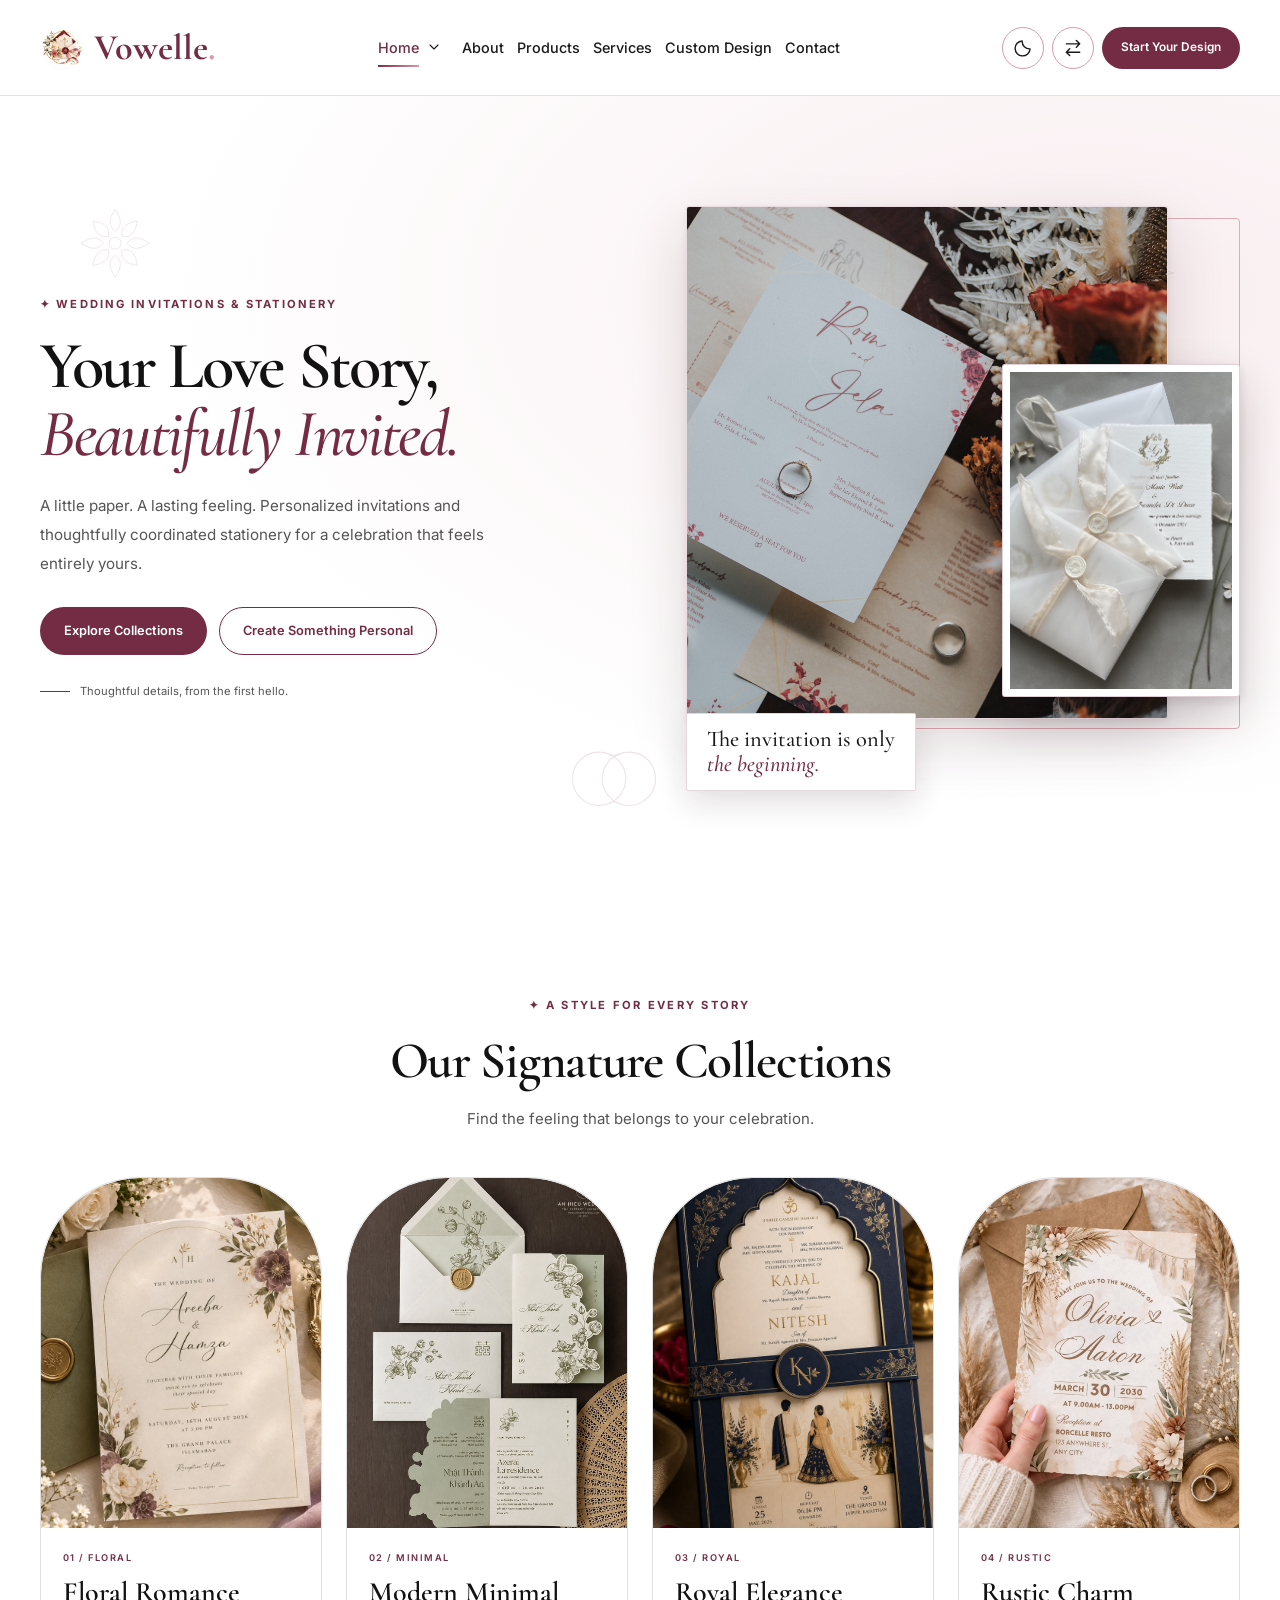
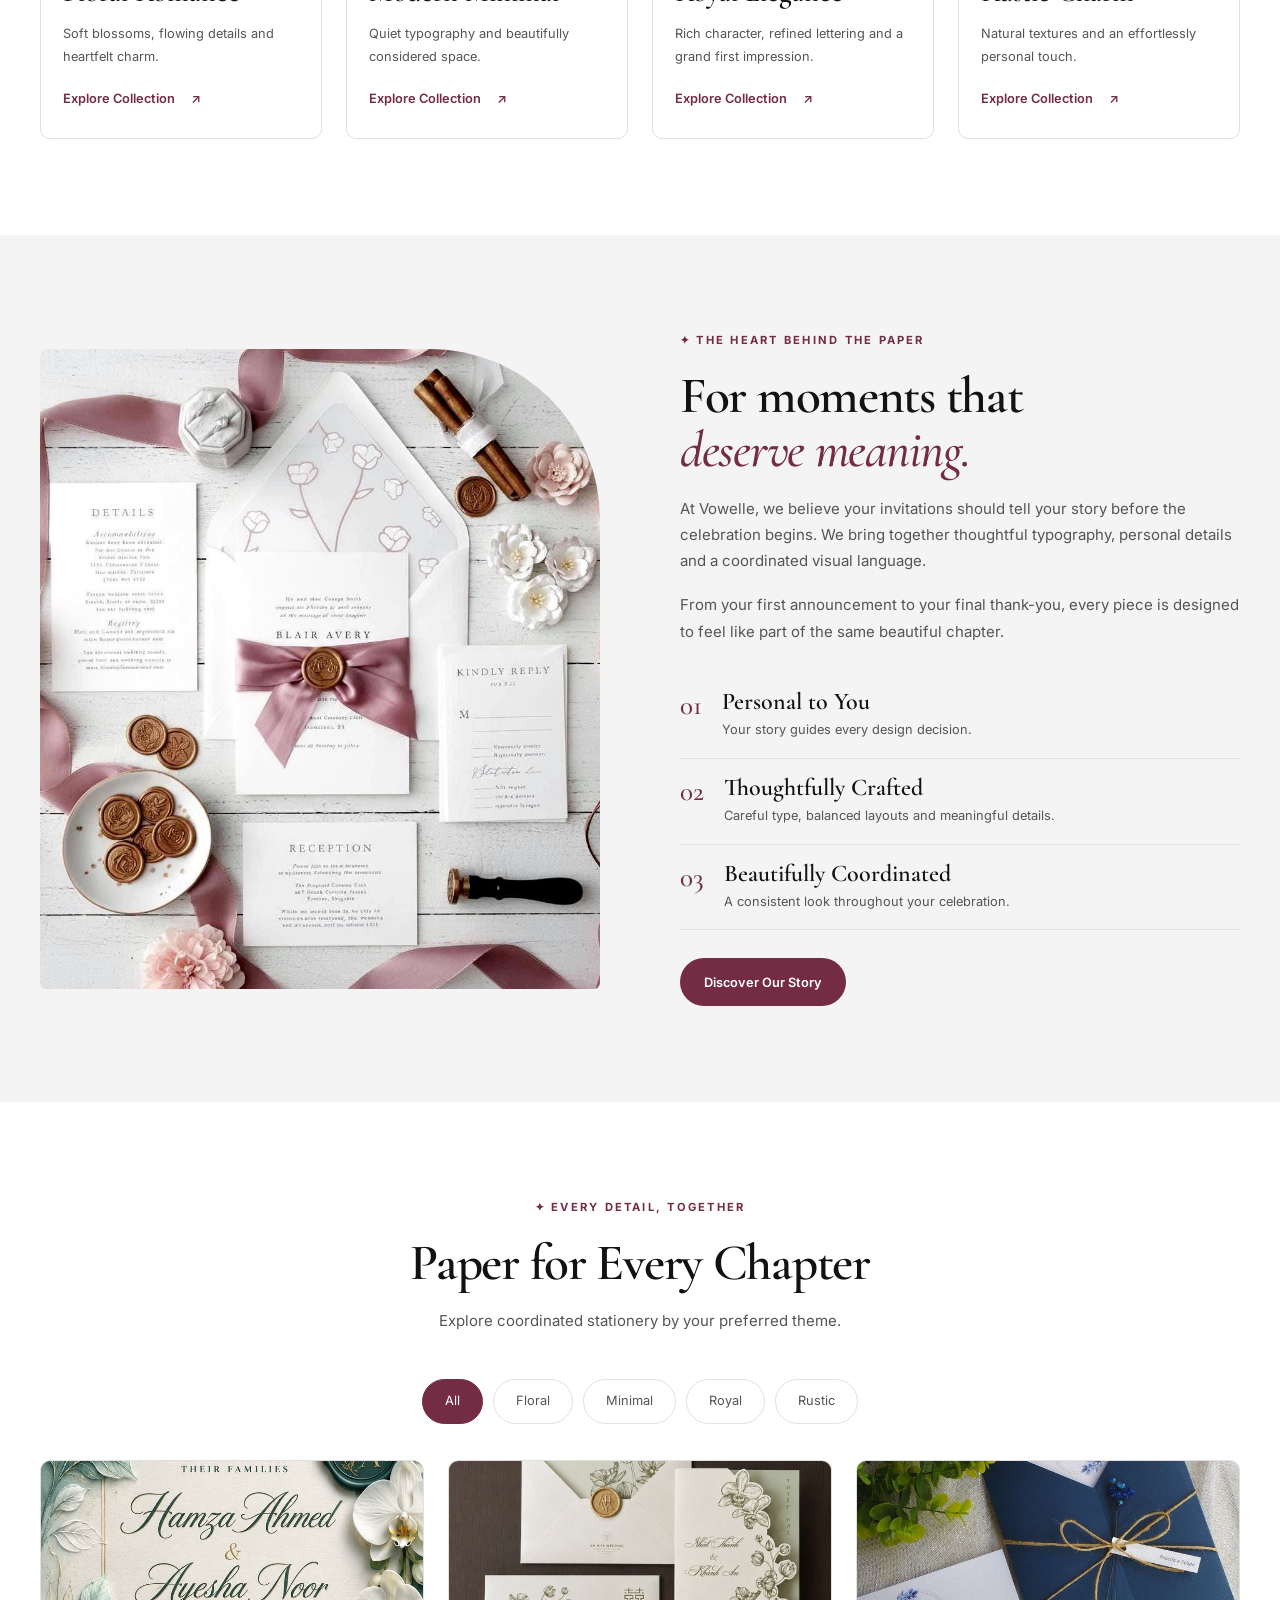
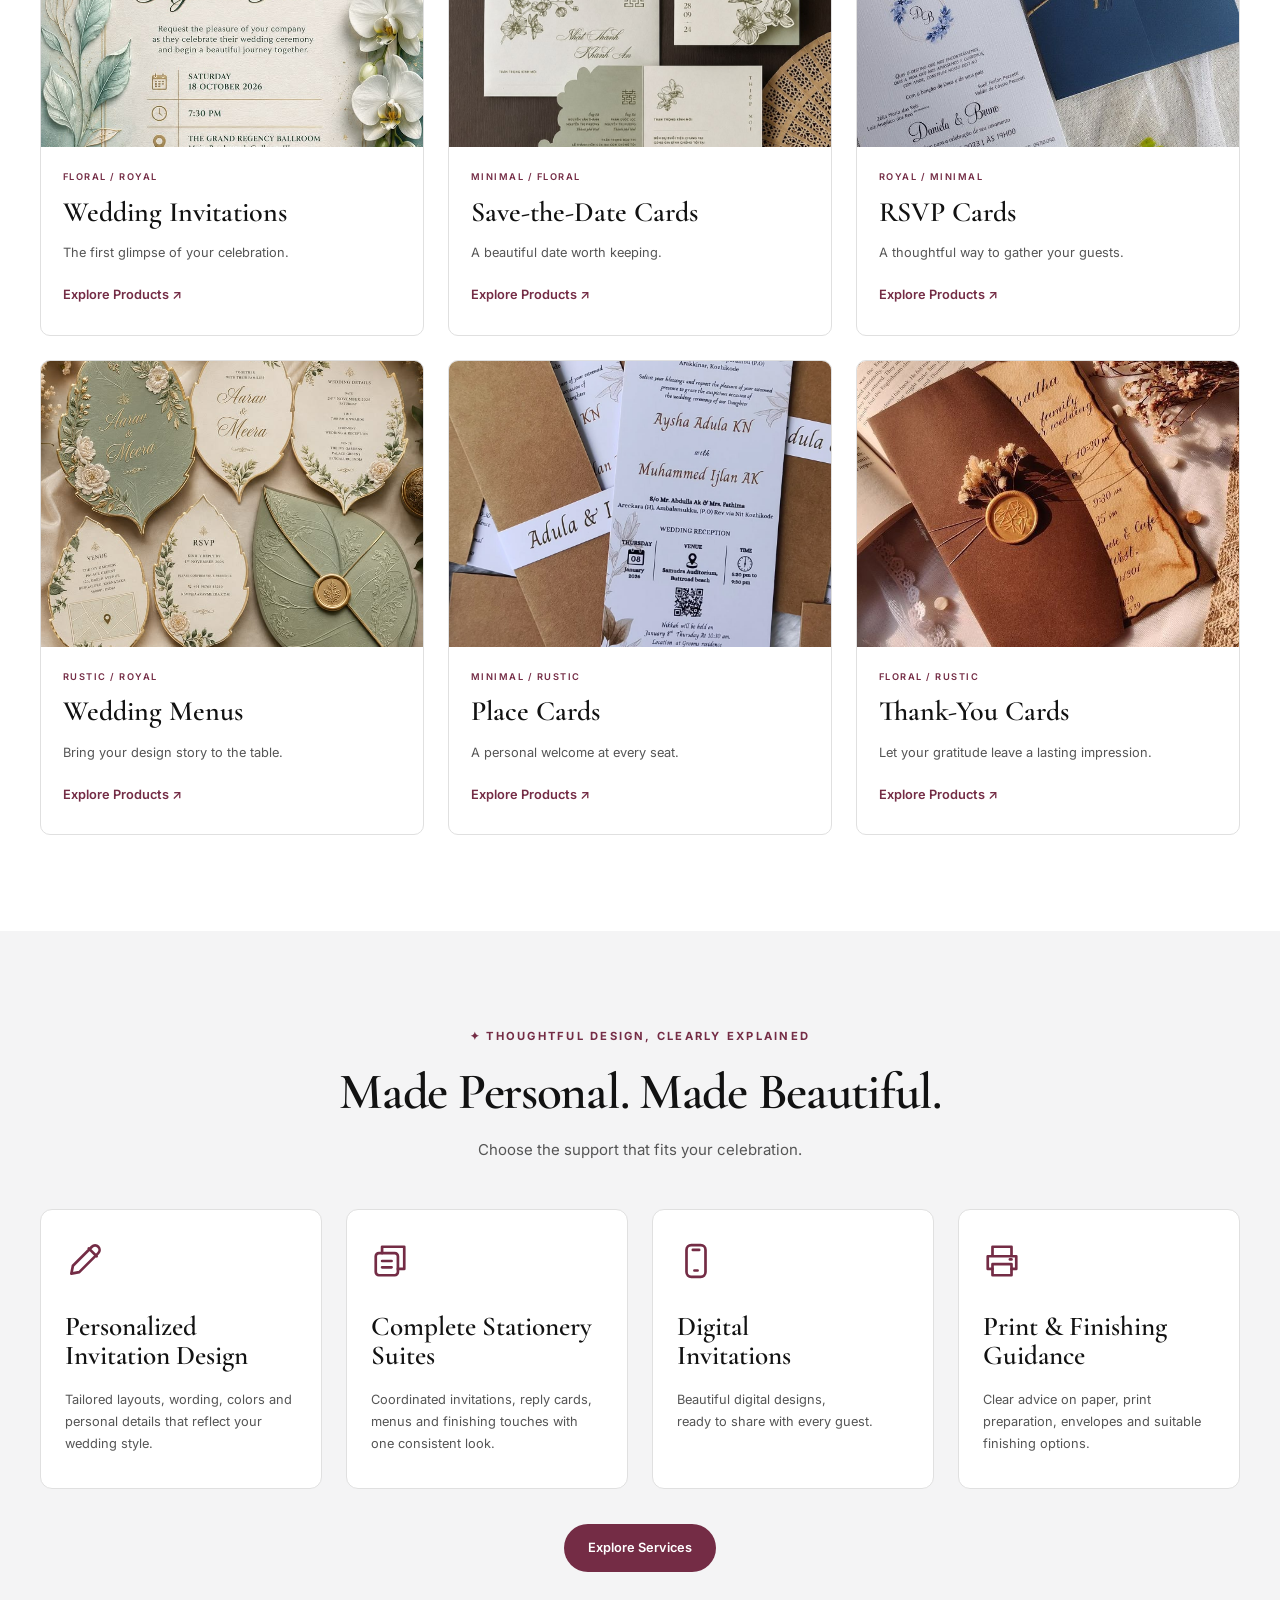
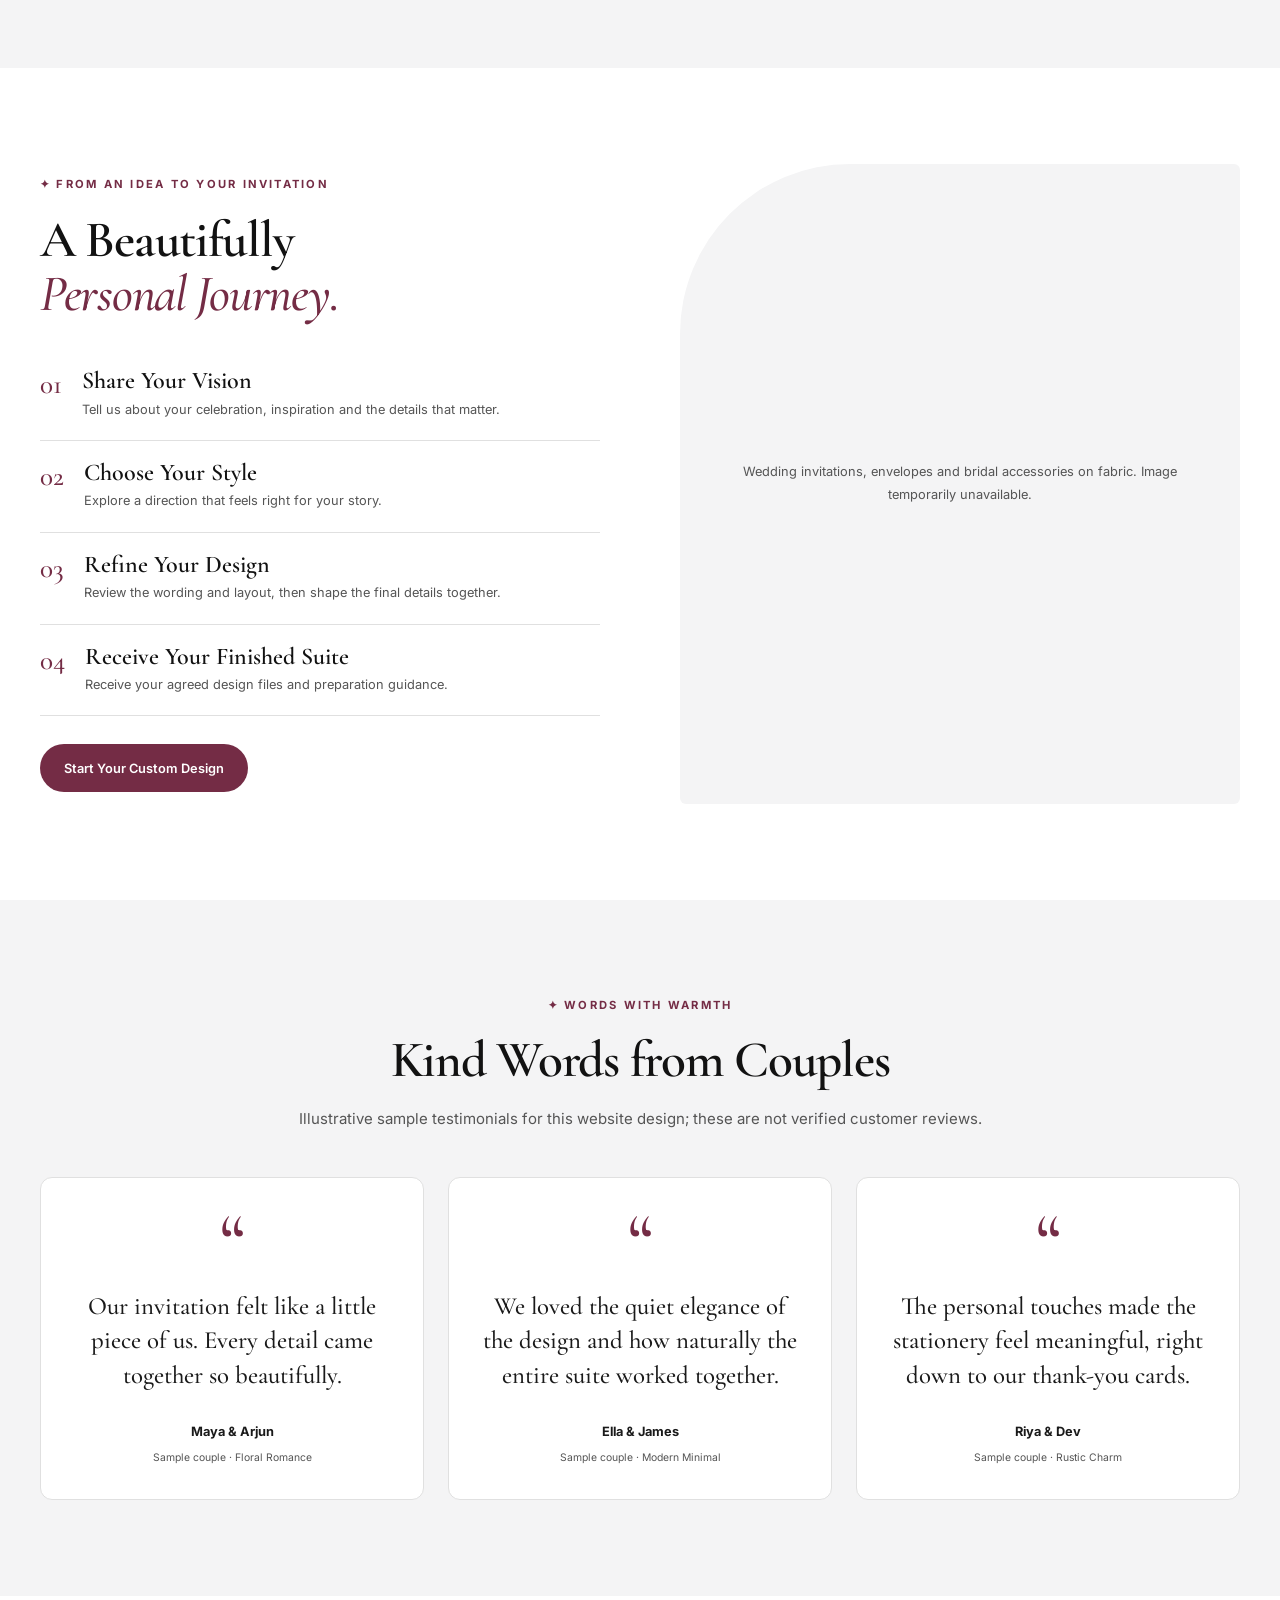
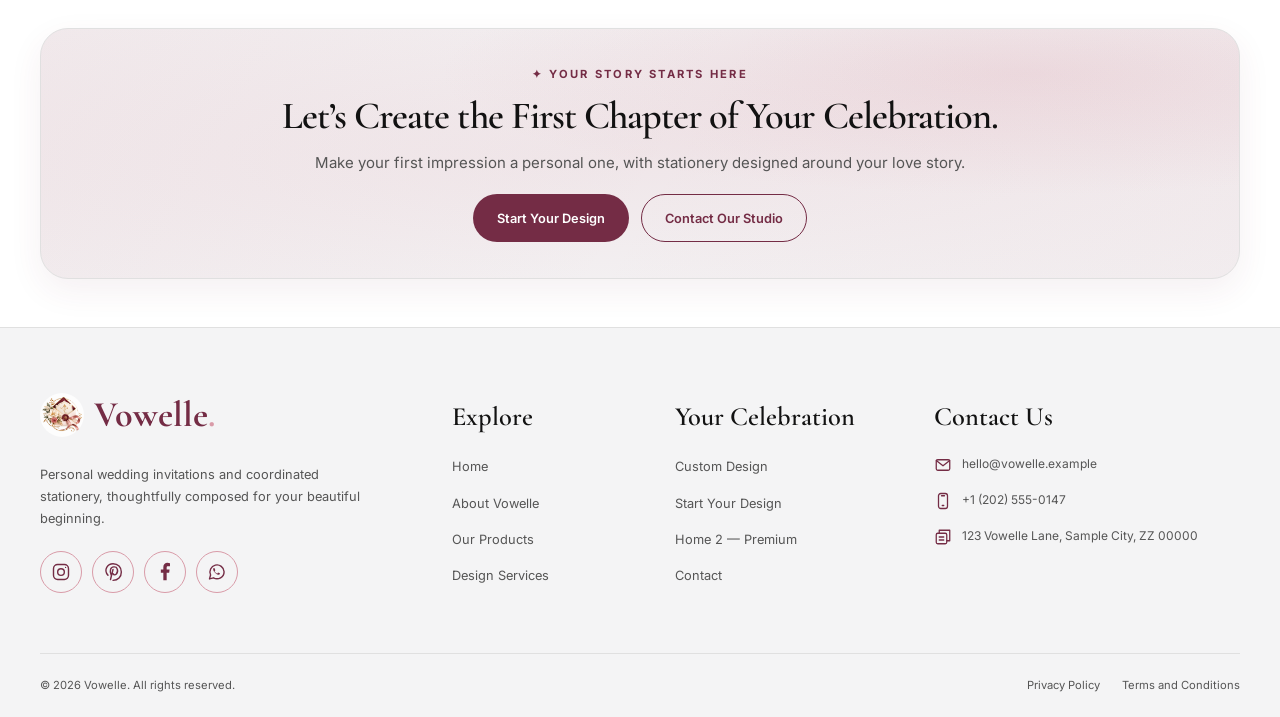
==== commit b1c2be92: "responsive update" ====
--- a/index.html
+++ b/index.html
@@ -604,10 +604,6 @@
                 width="700"
                 height="550"
                 loading="lazy">
-                alt="Handwritten paper inspiration for personal thank-you cards"
-                width="700"
-                height="550"
-                loading="lazy">
             </a>
             <div class="card-copy">
               <span class="card-number">FLORAL / RUSTIC</span>
--- a/index.css
+++ b/index.css
@@ -3,15 +3,16 @@
   --secondary: #d99ba8;
 
   --bg: #ffffff;
-  --bg-alt: #f7f7f7;
+  --bg-alt: #f4f4f5;
   --card: #ffffff;
 
-  --text: #202020;
-  --muted: #626262;
-  --border: #dedede;
+  --text: #1a1a1a;
+  --heading: #121212;
+  --muted: #555555;
+  --border: #e0e0e0;
 
   --header-bg: #ffffff;
-  --footer-bg: #f7f7f7;
+  --footer-bg: #f4f4f5;
   --accent-text: #742c45;
 
   --shadow: 0 18px 50px rgb(0 0 0 / 7%);
@@ -21,19 +22,20 @@
 }
 
 [data-theme="dark"] {
-  --bg: #111111;
-  --bg-alt: #191919;
-  --card: #202020;
-
-  --text: #f5f5f5;
-  --muted: #bcbcbc;
-  --border: #393939;
-
-  --header-bg: #111111;
-  --footer-bg: #191919;
-  --accent-text: #d99ba8;
-
-  --shadow: 0 18px 50px rgb(0 0 0 / 25%);
+  --bg: #0a0a0a;
+  --bg-alt: #161616;
+  --card: #1e1e1e;
+
+  --text: #f3f3f3;
+  --heading: #ffffff;
+  --muted: #c2c2c2;
+  --border: #2f2f2f;
+
+  --header-bg: #0a0a0a;
+  --footer-bg: #141414;
+  --accent-text: #e2a7b4;
+
+  --shadow: 0 18px 50px rgb(0 0 0 / 45%);
   color-scheme: dark;
 }
 
@@ -44,6 +46,11 @@
 html {
   scroll-behavior: smooth;
   scroll-padding-top: calc(var(--header-height) + 16px);
+}
+
+html,
+body {
+  overflow-x: clip;
 }
 
 body {
@@ -53,6 +60,10 @@
   font-family: "Inter", sans-serif;
   font-size: 15px;
   line-height: 1.75;
+}
+
+body.menu-open {
+  overflow: hidden;
 }
 
 button,
@@ -149,6 +160,7 @@
 h2,
 h3 {
   margin: 0;
+  color: var(--heading);
   font-family: "Cormorant Garamond", Georgia, serif;
   line-height: 1.06;
   font-weight: 600;
@@ -218,6 +230,10 @@
   color: #ffffff;
 }
 
+[data-theme="dark"] .primary {
+  border-color: rgb(217 155 168 / 28%);
+}
+
 .primary:hover,
 .primary:active {
   background: var(--secondary);
@@ -260,12 +276,10 @@
   text-underline-offset: 5px;
 }
 
-/
-
 .site-header {
   position: sticky;
   inset-block-start: 0;
-  z-index: 100;
+  z-index: 1000;
   background: var(--header-bg);
   border-block-end: 1px solid var(--border);
 }
@@ -389,7 +403,9 @@
   position: absolute;
   inset-block-start: calc(100% + 8px);
   inset-inline-start: 0;
+  z-index: 1020;
   width: 260px;
+  max-width: calc(100vw - 32px);
   padding: 8px;
   border: 1px solid var(--border);
   border-radius: 14px;
@@ -481,8 +497,6 @@
   display: none;
 }
 
-/
-
 .hero {
   min-height: calc(100svh - var(--header-height));
   display: flex;
@@ -585,8 +599,6 @@
   color: var(--muted);
 }
 
-/
-
 .section {
   padding-block: 96px;
 }
@@ -619,6 +631,8 @@
 }
 
 .collection-card {
+  display: flex;
+  flex-direction: column;
   border: 1px solid var(--border);
   border-radius: 100px 100px 10px 10px;
   overflow: hidden;
@@ -631,7 +645,15 @@
 }
 
 .card-copy {
+  flex: 1;
+  display: flex;
+  flex-direction: column;
   padding: 22px;
+}
+
+.card-copy .text-link {
+  margin-block-start: auto;
+  align-self: flex-start;
 }
 
 .card-number {
@@ -735,6 +757,8 @@
 
 .product-card,
 .journal-card {
+  display: flex;
+  flex-direction: column;
   border: 1px solid var(--border);
   border-radius: 10px;
   overflow: hidden;
@@ -839,8 +863,6 @@
   align-self: flex-start;
 }
 
-/
-
 .image-wrap.image-failed {
   display: grid;
   place-items: center;
@@ -855,8 +877,6 @@
   color: var(--muted);
   font-size: .8rem;
 }
-
-/
 
 .site-footer {
   background: var(--footer-bg);
@@ -973,8 +993,6 @@
   font-size: .7rem;
   color: var(--muted);
 }
-
-/
 
 .reveal-ready {
   opacity: 0;
@@ -1002,8 +1020,6 @@
   box-shadow: var(--shadow);
 }
 
-/
-
 [dir="rtl"] .image-caption {
   transform: rotate(4deg);
 }
@@ -1015,8 +1031,6 @@
 [dir="rtl"] .journey-image {
   border-radius: 6px 170px 6px 6px;
 }
-
-/
 
 @media (max-width: 1320px) {
   .header-inner {
@@ -1059,6 +1073,7 @@
     position: absolute;
     inset-block-start: 100%;
     inset-inline: 0;
+    z-index: 1010;
     padding: 20px 28px;
     background: var(--header-bg);
     border-block-end: 1px solid var(--border);
@@ -1318,7 +1333,7 @@
   }
 
   .navigation.is-open .mobile-nav-cta {
-    display: block;
+    display: flex;
     width: 100%;
     margin-block-start: 8px;
     text-align: center;
@@ -1342,8 +1357,6 @@
     transform: none;
   }
 }
-
-/
 
 .hero {
   min-height: calc(100svh - var(--header-height));
@@ -1356,6 +1369,16 @@
     ),
     var(--bg);
   isolation: isolate;
+}
+
+[data-theme="dark"] .hero {
+  background:
+    radial-gradient(
+      ellipse at 85% 25%,
+      rgb(116 44 69 / 24%),
+      transparent 60%
+    ),
+    var(--bg);
 }
 
 .hero-grid {
--- a/final-cta.css
+++ b/final-cta.css
@@ -14,6 +14,15 @@
   color: var(--text);
   box-shadow: 0 12px 34px rgb(116 44 69 / 7%);
   transition: transform .35s ease, border-color .35s ease, box-shadow .35s ease;
+}
+
+[data-theme="dark"] .final-section {
+  background:
+    radial-gradient(ellipse at 82% 18%, rgb(116 44 69 / 34%), transparent 48%),
+    linear-gradient(120deg, rgb(116 44 69 / 20%), transparent 54%, rgb(217 155 168 / 10%)),
+    var(--bg-alt);
+  border-color: rgb(217 155 168 / 20%);
+  box-shadow: 0 14px 40px rgb(0 0 0 / 45%);
 }
 
 .final-section::before {
